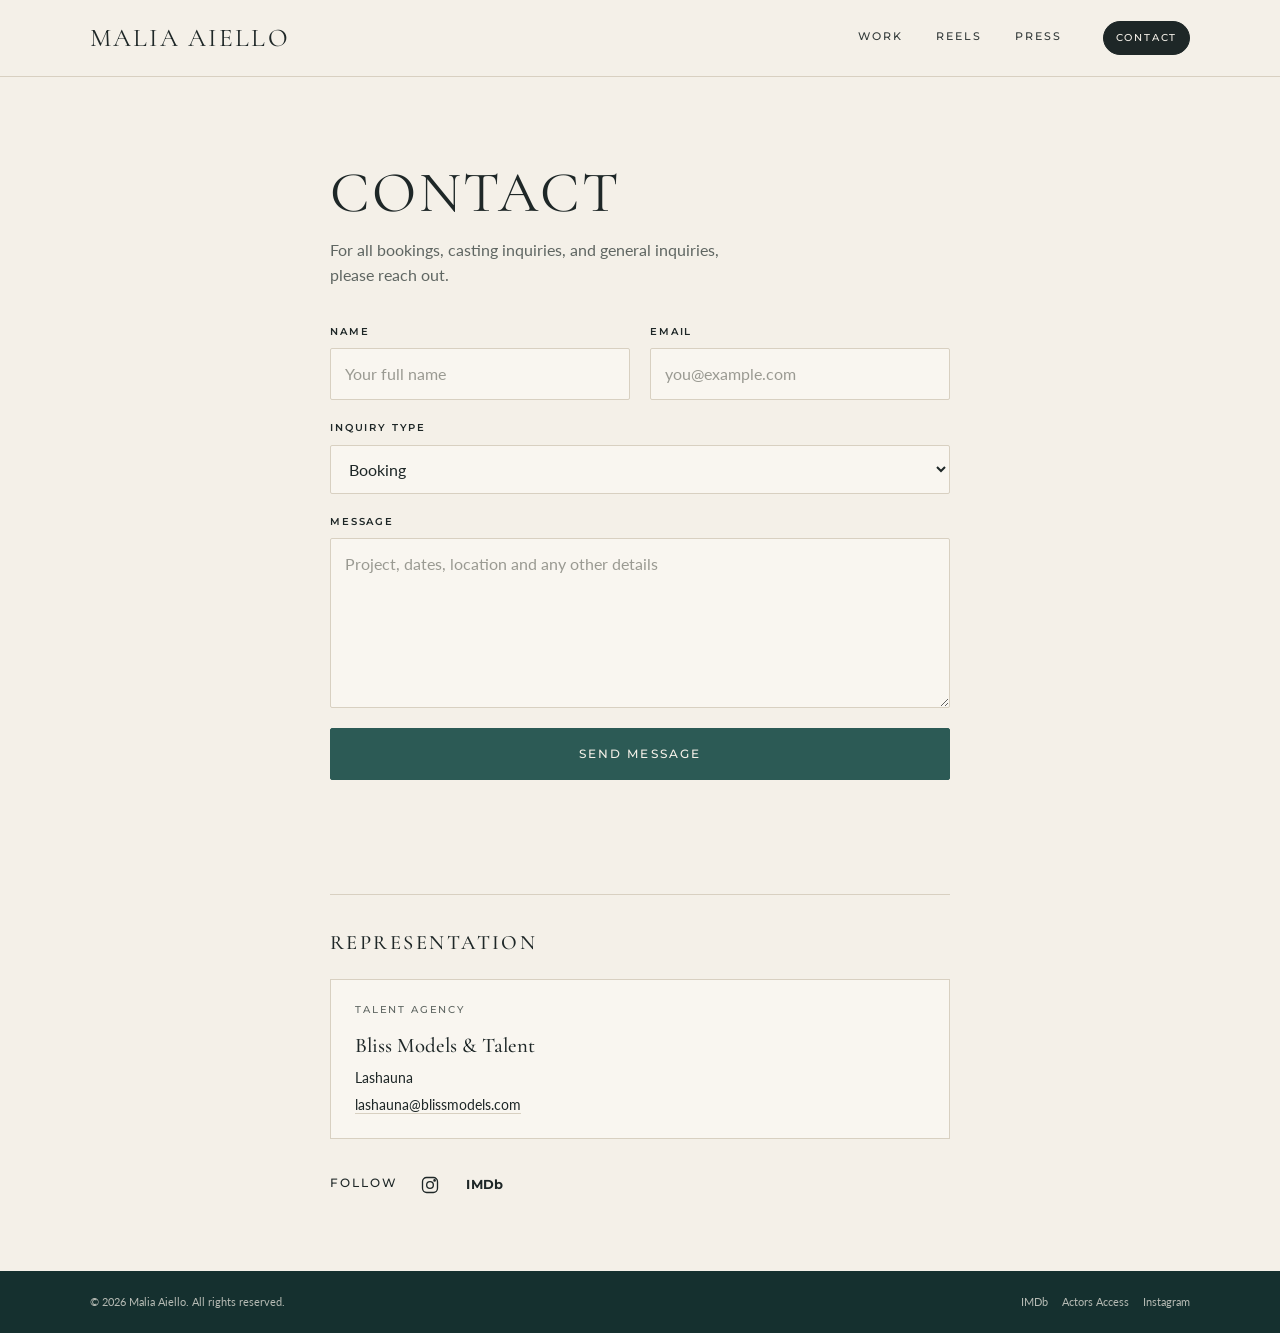
==== contact.html @ 6b81e30f "Added Pages" ====
<!doctype html>
<html lang="en">
<head>
  <meta charset="utf-8">
  <meta name="viewport" content="width=device-width, initial-scale=1">
  <title>Contact — Malia Aiello | Bookings &amp; Casting</title>
  <meta name="description" content="Contact Malia Aiello for bookings, casting and general inquiries, or reach her representation directly.">

  <link rel="preconnect" href="https://fonts.googleapis.com">
  <link rel="preconnect" href="https://fonts.gstatic.com" crossorigin>
  <link href="https://fonts.googleapis.com/css2?family=Cormorant+Garamond:wght@400;500;600&family=Lato:wght@400;700&family=Montserrat:wght@500;600;700&family=Sacramento&display=swap" rel="stylesheet">

  <link rel="stylesheet" href="css/styles.css">
</head>
<body>

<!-- ===================== HEADER (solid version for inner pages) ===================== -->
<header class="site-header site-header--solid">
  <div class="container">
    <a class="logo" href="index.html">Malia Aiello</a>

    <button class="menu-toggle" aria-label="Open menu" aria-expanded="false" aria-controls="site-nav"><span></span></button>

    <nav class="nav" id="site-nav" aria-label="Main">
      <a href="work.html">Work</a>
      <a href="reels.html">Reels</a>
      <a href="press.html">Press</a>
      <a class="btn btn--pill btn--small" href="contact.html" aria-current="page">Contact</a>
    </nav>
  </div>
</header>

<main class="container contact">

  <!-- ===================== PAGE TITLE ===================== -->
  <div class="page-head">
    <h1 class="display">Contact</h1>
    <p>For all bookings, casting inquiries, and general inquiries, please reach out.</p>
  </div>


  <!-- ===================== CONTACT FORM (Formspree) =====================
       SETUP:
       1. Create a free account at formspree.io and make a new form.
       2. Formspree gives you an endpoint like https://formspree.io/f/abcdwxyz
       3. Paste it into action="" below, replacing YOUR_FORM_ID.
       4. Submit one test message from the live site, then confirm the email
          Formspree sends you. Messages arrive in the inbox you signed up with.

       How it works: each field's name="" becomes a line in the email.
       name="email" is special: Formspree uses it as the reply-to address,
       so Malia can just hit Reply. -->
  <form class="contact-form" action="https://formspree.io/f/YOUR_FORM_ID" method="POST" novalidate>

    <!-- Subject line of the notification email Malia receives -->
    <input type="hidden" name="_subject" value="New inquiry from malianaiello.com">

    <div class="field-row">
      <div class="field">
        <label for="name">Name</label>
        <input id="name" name="name" type="text" autocomplete="name" placeholder="Your full name" required>
      </div>
      <div class="field">
        <label for="email">Email</label>
        <input id="email" name="email" type="email" autocomplete="email" placeholder="you@example.com" required>
      </div>
    </div>

    <!-- Optional: helps Malia sort messages. Delete this block if not wanted. -->
    <div class="field">
      <label for="inquiry">Inquiry type</label>
      <select id="inquiry" name="inquiry_type">
        <option>Booking</option>
        <option>Casting</option>
        <option>General inquiry</option>
      </select>
    </div>

    <div class="field">
      <label for="message">Message</label>
      <textarea id="message" name="message" placeholder="Project, dates, location and any other details" required></textarea>
    </div>

    <!-- Honeypot: invisible to people; bots fill it in and Formspree discards the message -->
    <div class="hp" aria-hidden="true">
      <label for="gotcha">Leave this empty</label>
      <input id="gotcha" type="text" name="_gotcha" tabindex="-1" autocomplete="off">
    </div>

    <button class="btn btn--solid btn--send" type="submit">Send Message</button>

    <!-- Success / error message appears here; aria-live reads it out to screen readers -->
    <p class="form-status" role="status" aria-live="polite"></p>
  </form>


  <!-- ===================== REPRESENTATION =====================
       Matches the footer on the other pages. Confirm the agent name and email with Malia before launch.
       Need a second rep (e.g. management or a Los Angeles agent)?
       Copy the whole <div class="rep-card"> block. -->
  <section class="representation" aria-labelledby="rep-title">
    <h2 class="section-title" id="rep-title">Representation</h2>

    <div class="rep-grid">
      <div class="rep-card">
        <p class="eyebrow">Talent Agency</p>
        <h3>Bliss Models &amp; Talent</h3>
        <p>Lashauna</p>
        <a href="mailto:lashauna@blissmodels.com">lashauna@blissmodels.com</a>
        <!-- Optional phone line:
        <a href="tel:+18080000000">(808) 000-0000</a> -->
      </div>
    </div>

    <div class="contact-social">
      <span class="eyebrow">Follow</span>
      <div class="social">
        <a href="https://instagram.com/" aria-label="Instagram">
          <svg viewBox="0 0 24 24" fill="none" stroke="currentColor" stroke-width="1.6"><rect x="3" y="3" width="18" height="18" rx="5"/><circle cx="12" cy="12" r="4"/><circle cx="17.5" cy="6.5" r=".8" fill="currentColor"/></svg>
        </a>
        <a class="imdb" href="https://www.imdb.com/" aria-label="IMDb">IMDb</a>
      </div>
    </div>
  </section>

  <div style="height: var(--section-y)"></div>
</main>


<!-- ===================== FOOTER (slim: contact details are already on this page) ===================== -->
<footer class="site-footer site-footer--slim">
  <div class="container footer-bottom">
    <span>© <span id="year">2026</span> Malia Aiello. All rights reserved.</span>
    <nav aria-label="Profiles">
      <a href="https://www.imdb.com/">IMDb</a>
      <a href="#">Actors Access</a>
      <a href="https://instagram.com/">Instagram</a>
    </nav>
  </div>
</footer>

<script src="js/main.js" defer></script>
</body>
</html>
---- css/styles.css ----
/* ==========================================================================
   Malia Aiello — shared stylesheet
   Used by every page. Page-specific rules live at the bottom, grouped by page.

   How this file is organized:
   1. Design tokens (colors, type, spacing) — change the look here first
   2. Base / reset
   3. Layout helpers (container, section, rail)
   4. Components (buttons, header, cards, section heads, press, footer)
   5. Homepage sections
   6. Responsive adjustments
   ========================================================================== */


/* 1. DESIGN TOKENS
   Pulled from the mockup: warm cream paper, deep Pacific teal, near-black ink.
   Everything below references these variables, so a palette tweak is one edit. */
:root {
  /* Color */
  --paper:        #f4f0e8;   /* main page background (warm cream) */
  --paper-2:      #ece6da;   /* alternate band, e.g. "Up Next" */
  --card:         #f9f6f0;   /* press cards, form fields */
  --line:         #d8d0c1;   /* hairlines and dividers */
  --ink:          #1e2727;   /* headings and body text */
  --ink-soft:     #5f6662;   /* captions, meta text */
  --teal-900:     #15302f;   /* footer */
  --teal-800:     #1c3d3b;   /* featured reel band */
  --teal-600:     #2c5a55;   /* primary button fill */
  --on-dark:      #f4f0e8;   /* text on teal / photos */
  --on-dark-soft: rgba(244, 240, 232, .72);

  /* Type — Google Fonts with local fallbacks (see <head> for the import) */
  --font-display: "Cormorant Garamond", "GFS Baskerville", Georgia, serif;
  --font-caps:    "Montserrat", "Inter", "Helvetica Neue", Arial, sans-serif;
  --font-body:    "Lato", "Inter", "Helvetica Neue", Arial, sans-serif;
  --font-script:  "Sacramento", "Brush Script MT", cursive;

  /* Tracking for uppercase labels — wide spacing is a big part of the mockup's feel */
  --track-caps: .18em;
  --track-display: .04em;

  /* Spacing scale */
  --gutter: clamp(16px, 4vw, 40px);   /* side padding; 16px on phones */
  --section-y: clamp(36px, 6vw, 72px);
  --max: 1180px;

  --radius: 2px;                       /* the mockup is almost square-cornered */
  --ease: cubic-bezier(.2, .7, .2, 1);
}


/* 2. BASE */
*, *::before, *::after { box-sizing: border-box; }

html { -webkit-text-size-adjust: 100%; scroll-behavior: smooth; }

body {
  margin: 0;
  background: var(--paper);
  color: var(--ink);
  font-family: var(--font-body);
  font-size: 16px;
  line-height: 1.6;
  -webkit-font-smoothing: antialiased;
}

img { display: block; max-width: 100%; height: auto; }
a { color: inherit; text-decoration: none; }
h1, h2, h3, p { margin: 0; }

/* Visible keyboard focus everywhere (accessibility) */
:focus-visible { outline: 2px solid var(--teal-600); outline-offset: 3px; }

.visually-hidden {
  position: absolute !important; width: 1px; height: 1px;
  overflow: hidden; clip: rect(0 0 0 0); white-space: nowrap;
}

/* Respect users who turn off motion */
@media (prefers-reduced-motion: reduce) {
  *, *::before, *::after { transition: none !important; animation: none !important; }
  html { scroll-behavior: auto; }
}


/* 3. LAYOUT HELPERS */
.container {
  width: 100%;
  max-width: var(--max);
  margin-inline: auto;
  padding-inline: var(--gutter);
}

.section { padding-block: var(--section-y); }

/* "Rail" = a row of cards. Grid on desktop; on phones it becomes a
   swipeable row (see responsive section) — matching the mobile mockup,
   where only ~2 cards show with a peek of the next. */
.rail {
  display: grid;
  grid-template-columns: repeat(var(--cols, 4), minmax(0, 1fr));
  gap: clamp(10px, 1.4vw, 16px);
}


/* 4. COMPONENTS */

/* --- Typography roles --- */
.eyebrow {                 /* "ACTOR / HOST / MODEL", small tracked caps */
  font-family: var(--font-caps);
  font-size: .72rem;
  font-weight: 500;
  letter-spacing: var(--track-caps);
  text-transform: uppercase;
}

.display {                 /* big serif caps, e.g. the name in the hero */
  font-family: var(--font-display);
  font-weight: 400;
  letter-spacing: var(--track-display);
  text-transform: uppercase;
  line-height: 1;
}

.section-title {           /* "NOW STREAMING", "FEATURED WORK" */
  font-family: var(--font-display);
  font-weight: 500;
  font-size: clamp(1.05rem, 1.6vw, 1.3rem);
  letter-spacing: .12em;
  text-transform: uppercase;
}

/* --- Buttons ---
   Outline by default; .btn--solid for the primary action.
   Min-height 44px so they're comfortable tap targets on phones. */
.btn {
  display: inline-flex;
  align-items: center;
  justify-content: center;
  gap: .6em;
  min-height: 44px;
  padding: .7em 1.6em;
  border: 1px solid currentColor;
  border-radius: var(--radius);
  background: transparent;
  font-family: var(--font-caps);
  font-size: .7rem;
  font-weight: 500;
  letter-spacing: var(--track-caps);
  text-transform: uppercase;
  cursor: pointer;
  transition: background .25s var(--ease), color .25s var(--ease), border-color .25s var(--ease);
}
.btn:hover { background: var(--ink); color: var(--paper); border-color: var(--ink); }

.btn--light { color: var(--on-dark); border-color: rgba(244,240,232,.7); }
.btn--light:hover { background: var(--on-dark); color: var(--teal-900); border-color: var(--on-dark); }

.btn--solid { background: var(--teal-600); border-color: var(--teal-600); color: var(--on-dark); }
.btn--solid:hover { background: var(--teal-800); border-color: var(--teal-800); color: var(--on-dark); }

.btn--pill { border-radius: 999px; }
.btn--small { min-height: 34px; padding: .45em 1.2em; font-size: .62rem; }

.btn svg { width: 1em; height: 1em; flex: none; }

/* Arrow text link: "VIEW ALL WORK →" */
.link-arrow {
  font-family: var(--font-caps);
  font-size: .62rem;
  font-weight: 500;
  letter-spacing: var(--track-caps);
  text-transform: uppercase;
  white-space: nowrap;
}
.link-arrow::after { content: " \2192"; transition: margin .2s var(--ease); }
.link-arrow:hover::after { margin-left: .3em; }

/* --- Section head: title on the left, "view all" on the right --- */
.section-head {
  display: flex;
  align-items: baseline;
  justify-content: space-between;
  gap: 1rem;
  margin-bottom: 18px;
}

/* --- Site header ---
   Sits on top of the hero photo (absolute), so text is light. */
.site-header {
  position: absolute;
  inset: 0 0 auto 0;
  z-index: 20;
  color: var(--on-dark);
}
.site-header .container {
  display: flex;
  align-items: center;
  justify-content: space-between;
  gap: 1.5rem;
  min-height: 76px;
}
.logo {
  font-family: var(--font-display);
  font-size: clamp(1.25rem, 2vw, 1.6rem);
  letter-spacing: .08em;
  text-transform: uppercase;
  white-space: nowrap;
}
.nav { display: flex; align-items: center; gap: clamp(18px, 2.6vw, 36px); }
.nav a:not(.btn) {
  font-family: var(--font-caps);
  font-size: .66rem;
  font-weight: 500;
  letter-spacing: var(--track-caps);
  text-transform: uppercase;
  opacity: .9;
  padding-block: .4em;
  border-bottom: 1px solid transparent;
}
.nav a:not(.btn):hover,
.nav a[aria-current="page"] { opacity: 1; border-bottom-color: currentColor; }
.nav .btn { margin-left: .5rem; background: rgba(21,48,47,.55); border-color: rgba(244,240,232,.45); color: var(--on-dark); }
.nav .btn:hover,
.nav .btn[aria-current="page"] { background: var(--on-dark); color: var(--teal-900); border-color: var(--on-dark); }

.menu-toggle {             /* hamburger, phones only */
  display: none;
  width: 44px; height: 44px;
  margin-right: -10px;
  border: 0; background: none; color: inherit; cursor: pointer;
}
.menu-toggle span,
.menu-toggle span::before,
.menu-toggle span::after {
  display: block; position: relative;
  width: 22px; height: 1.5px; margin-inline: auto;
  background: currentColor; transition: transform .25s var(--ease), opacity .2s;
}
.menu-toggle span::before, .menu-toggle span::after { content: ""; position: absolute; left: 0; }
.menu-toggle span::before { top: -7px; }
.menu-toggle span::after  { top: 7px; }
.menu-open .menu-toggle span { background: transparent; }
.menu-open .menu-toggle span::before { transform: translateY(7px) rotate(45deg); }
.menu-open .menu-toggle span::after  { transform: translateY(-7px) rotate(-45deg); }

/* --- Media card: image + title + meta ---
   Used for Now Streaming and Featured Work. The image keeps a fixed
   aspect ratio so cards line up even if photos are different sizes. */
.card { display: block; }
.card__media {
  position: relative;
  overflow: hidden;
  aspect-ratio: var(--ratio, 16 / 9);
  background: var(--paper-2);
}
.card__media img {
  width: 100%; height: 100%;
  object-fit: cover;
  transition: transform .6s var(--ease);
}
.card:hover .card__media img { transform: scale(1.04); }
.card__title {
  margin-top: 10px;
  font-family: var(--font-caps);
  font-size: .64rem;
  font-weight: 600;
  letter-spacing: .1em;
  text-transform: uppercase;
  line-height: 1.4;
}
.card__meta { font-size: .78rem; color: var(--ink-soft); line-height: 1.4; margin-top: 2px; }

/* Play button overlay (reel thumbnails) */
.play {
  position: absolute; inset: 0; margin: auto;
  width: 54px; height: 54px;
  display: grid; place-items: center;
  border: 1.5px solid rgba(255,255,255,.9);
  border-radius: 50%;
  background: rgba(21,48,47,.25);
  color: #fff;
  backdrop-filter: blur(2px);
  transition: transform .3s var(--ease), background .3s;
}
.play svg { width: 18px; height: 18px; margin-left: 3px; }
a:hover .play { transform: scale(1.08); background: rgba(21,48,47,.5); }

/* --- Press card --- */
.press-card {
  display: flex; flex-direction: column; gap: 10px;
  min-height: 150px;
  padding: 18px;
  background: var(--card);
  border: 1px solid var(--line);
}
.press-card__outlet {      /* placeholder text — swap for the outlet's real logo <img> */
  font-family: var(--font-display);
  font-weight: 600;
  font-size: 1.05rem;
  letter-spacing: .02em;
}
.press-card__outlet img { height: 22px; width: auto; }
.press-card__quote { font-family: var(--font-display); font-size: 1rem; line-height: 1.35; }
.press-card__source { margin-top: auto; font-size: .7rem; color: var(--ink-soft); }
.press-card--media { padding: 0; overflow: hidden; }
.press-card--media .card__media { --ratio: 16 / 7; }
.press-card--media .press-card__body { padding: 12px 18px 16px; display: grid; gap: 2px; }

/* --- Footer --- */
.site-footer { color: var(--on-dark); background: var(--teal-900); }
.footer-grid {
  display: grid;
  grid-template-columns: 1fr 1.2fr 1fr;
  gap: 32px;
  align-items: start;
  padding-block: clamp(40px, 6vw, 64px) 28px;
}
.footer-col h3 { margin-bottom: 10px; }
.footer-col p, .footer-col a { font-size: .8rem; color: var(--on-dark-soft); line-height: 1.7; }
.footer-col a:hover { color: var(--on-dark); }
.footer-cta { text-align: center; }
.footer-cta .section-title { margin-bottom: 12px; color: var(--on-dark); }
.footer-cta .btn { margin-top: 16px; }
.social { display: flex; gap: 18px; align-items: center; margin-top: 4px; }
.social a { color: var(--on-dark); display: inline-flex; min-width: 28px; min-height: 28px; align-items: center; }
.social svg { width: 20px; height: 20px; }
.social .imdb { font-family: var(--font-caps); font-weight: 700; font-size: .8rem; letter-spacing: .02em; }
.footer-bottom {
  display: flex; justify-content: space-between; gap: 12px; flex-wrap: wrap;
  padding-block: 16px 22px;
  border-top: 1px solid rgba(244,240,232,.15);
  font-size: .7rem; color: var(--on-dark-soft);
}
.footer-bottom nav { display: flex; gap: 14px; }


/* 5. HOMEPAGE */

/* --- Hero ---
   The photo is a real <img> (not a CSS background) so it gets alt-text
   support, loads with high priority, and its path is relative to the page.
   object-fit: cover crops it to fill; --focus picks which part stays in frame.
   The ::after gradient keeps the left-side text readable over any photo. */
.hero {
  position: relative;
  isolation: isolate;
  display: flex;
  align-items: flex-end;
  min-height: min(92vh, 760px);
  color: var(--on-dark);
  background: var(--teal-800);       /* shows while the photo loads */
  overflow: hidden;
}
.hero__bg {
  position: absolute; inset: 0; z-index: -2;
  width: 100%; height: 100%;
  object-fit: cover;
  object-position: var(--focus, 70% 25%);
}
.hero::after {
  content: ""; position: absolute; inset: 0; z-index: -1;
  background:
    linear-gradient(90deg, rgba(14,34,33,.82) 0%, rgba(14,34,33,.45) 38%, rgba(14,34,33,0) 62%),
    linear-gradient(0deg, rgba(14,34,33,.55) 0%, rgba(14,34,33,0) 35%),
    linear-gradient(180deg, rgba(14,34,33,.55) 0%, rgba(14,34,33,0) 18%);   /* keeps the nav legible */
}
.hero .container { position: relative; padding-block: 140px clamp(48px, 8vw, 96px); }
.hero__name {
  font-size: clamp(3rem, 7.5vw, 6rem);
  margin: 14px 0 18px;
}
.hero__sub { opacity: .92; }
.hero__actions { display: flex; flex-wrap: wrap; gap: 14px; margin-top: 30px; }
.hero__actions .btn { min-width: 150px; }
.hero__script {            /* "Real stories. Big dreams. Hawaiʻi roots." */
  position: absolute;
  right: var(--gutter);
  bottom: clamp(48px, 8vw, 96px);
  font-family: var(--font-script);
  font-size: clamp(1.6rem, 2.4vw, 2.2rem);
  line-height: 1.15;
  text-align: right;
  transform: rotate(-4deg);
  opacity: .95;
}

/* --- About lead-in above the disciplines (sits directly under the hero) ---
   Sized as a lead-in to the columns rather than a headline, and centered
   so it lines up with the centered column content below it. */
.about-disciplines { padding-top: clamp(44px, 6vw, 72px); }
.about-lead {
  display: grid;
  justify-items: center;
  gap: 16px;
  padding-bottom: clamp(28px, 4vw, 44px);
  text-align: center;
}
.about-lead .eyebrow { color: var(--ink-soft); }
.about-lead .eyebrow::after {
  content: ""; display: block;
  width: 36px; height: 1px; margin: 14px auto 0;
  background: var(--teal-600);
}
.about-lead__text {
  max-width: 36em;
  font-family: var(--font-display);
  font-size: clamp(1.15rem, 1.8vw, 1.45rem);
  line-height: 1.5;
  text-wrap: balance;
}

/* --- Featured reel band --- */
.reel-band { background: var(--teal-800); color: var(--on-dark); }
.reel-band .container {
  display: grid;
  grid-template-columns: minmax(0, 5fr) minmax(0, 7fr);
  gap: clamp(24px, 4vw, 56px);
  align-items: center;
}
.reel-band h2 { font-size: clamp(1.6rem, 2.6vw, 2.2rem); margin-bottom: 14px; }
.reel-band p { color: var(--on-dark-soft); max-width: 34ch; margin-bottom: 24px; }
.reel-band .card__media { --ratio: 16 / 7; }

/* --- Disciplines (Actor / Host / Model) --- */
.disciplines {
  display: grid;
  grid-template-columns: repeat(3, 1fr);
  border-block: 1px solid var(--line);
}
.discipline {
  display: flex; flex-direction: column; align-items: center; gap: 8px;
  padding: clamp(24px, 3.5vw, 40px) 16px;
  text-align: center;
}
.discipline + .discipline { border-left: 1px solid var(--line); }
.discipline svg { width: 30px; height: 30px; stroke: var(--ink); }
.discipline h3 { font-size: 1.15rem; letter-spacing: .14em; }
.discipline p { font-size: .76rem; color: var(--ink-soft); }
.discipline .link-arrow { margin-top: 10px; }

/* --- Press row --- */
.press { background: var(--paper); }

/* --- Up next --- */
.up-next { background: var(--paper-2); }
.up-next__grid {
  display: grid;
  grid-template-columns: minmax(0, 5fr) minmax(0, 7fr);
  align-items: stretch;
}
.up-next__image { width: 100%; height: 100%; min-height: 240px; object-fit: cover; background: var(--teal-800); }
.up-next__body { padding: clamp(24px, 4vw, 40px) var(--gutter); }
.up-next__cards { display: grid; grid-template-columns: 1fr 1fr; gap: 16px; margin-top: 16px; }
.next-card {
  display: grid; gap: 4px; align-content: start;
  padding: 22px 26px;
  background: var(--card);
  border: 1px solid var(--line);
}
.next-card h3 { font-family: var(--font-display); font-weight: 500; font-size: 1.1rem; letter-spacing: .1em; text-transform: uppercase; }
.next-card p { font-size: .78rem; color: var(--ink-soft); }
.next-card .btn { justify-self: start; margin-top: 14px; }


/* 6. RESPONSIVE */

/* Tablet: tighten desktop nav, 3-up card rows */
@media (max-width: 1024px) {
  .rail { --cols: 3; }
}

/* Phone (matches the mobile mockup) */
@media (max-width: 760px) {

  /* Header → hamburger + slide-down menu */
  .menu-toggle { display: block; }
  .nav {
    position: fixed; inset: 0;
    flex-direction: column; justify-content: center; gap: 22px;
    background: var(--teal-900);
    transform: translateY(-100%);
    visibility: hidden;          /* hidden links can't be tabbed to while closed */
    transition: transform .35s var(--ease), visibility 0s .35s;
    z-index: -1;
  }
  .nav a:not(.btn) { font-size: .85rem; }
  .nav .btn { display: inline-flex; margin: 10px 0 0; min-height: 44px; padding: .7em 2em; font-size: .72rem; }
  .menu-open .nav { transform: none; visibility: visible; transition-delay: 0s; }
  .menu-open { overflow: hidden; }

  /* Hero: photo fills the screen, text sits low, buttons stack */
  .hero { min-height: 100svh; }
  .hero__bg { object-position: var(--focus-mobile, 60% 0%); }
  .hero::after {
    background:
      linear-gradient(0deg, rgba(14,34,33,.92) 0%, rgba(14,34,33,.55) 45%, rgba(14,34,33,0) 70%),
      linear-gradient(180deg, rgba(14,34,33,.5) 0%, rgba(14,34,33,0) 15%);
  }
  .hero .container { padding-bottom: 36px; }
  .hero__script { display: none; }          /* mockup drops it on mobile */
  .hero__actions { display: grid; grid-template-columns: 1fr 1fr; gap: 10px; }
  .hero__actions .btn { min-width: 0; }
  .hero__actions .btn:first-child { grid-column: 1 / -1; }

  /* About lead-in: left-aligned is easier to read on a narrow screen */
  .about-lead { text-align: left; justify-items: start; }
  .about-lead .eyebrow::after { margin-left: 0; }
  .about-lead__text { font-size: 1.12rem; text-wrap: pretty; }

  /* Card rows → swipeable rails with ~2 cards visible */
  .rail {
    grid-template-columns: none;
    grid-auto-flow: column;
    grid-auto-columns: 46%;
    overflow-x: auto;
    scroll-snap-type: x mandatory;
    scrollbar-width: none;
    margin-inline: calc(var(--gutter) * -1);
    padding-inline: var(--gutter);
    scroll-padding-inline: var(--gutter);
  }
  .rail::-webkit-scrollbar { display: none; }
  .rail > * { scroll-snap-align: start; }
  .rail--press { grid-auto-columns: 82%; }

  /* Reel band: text and thumbnail side by side, as in the mockup */
  .reel-band .container { grid-template-columns: 1fr 1fr; gap: 16px; }
  .reel-band h2 { font-size: 1.15rem; }
  .reel-band p { font-size: .78rem; margin-bottom: 14px; }
  .reel-band .card__media { --ratio: 4 / 5; }

  /* Disciplines stay 3-up but compact (icon + label only) */
  .discipline { padding: 22px 6px; }
  .discipline p, .discipline .link-arrow { display: none; }
  .discipline h3 { font-size: .85rem; }

  /* Up next stacks */
  .up-next__grid { grid-template-columns: 1fr; }
  .up-next__image { min-height: 200px; }
  .up-next__cards { grid-template-columns: 1fr; }

  /* Footer: single centered column, CTA first */
  .footer-grid { grid-template-columns: 1fr; text-align: center; }
  .footer-cta { order: -1; }
  .social { justify-content: center; }
  .footer-bottom { justify-content: center; text-align: center; }
}


/* ==========================================================================
   7. INNER PAGES (About, Work, Reel, Photos, Press, Contact)
   Inner pages have no full-bleed photo behind the header, so the header
   switches to dark text on the cream background.
   ========================================================================== */
.site-header--solid {
  position: relative;
  color: var(--ink);
  border-bottom: 1px solid var(--line);
}
.site-header--solid .nav .btn { background: transparent; border-color: var(--ink); color: var(--ink); }
.site-header--solid .nav .btn:hover,
.site-header--solid .nav .btn[aria-current="page"] { background: var(--ink); color: var(--paper); border-color: var(--ink); }

/* Page title block shared by inner pages */
.page-head { padding-top: clamp(40px, 7vw, 88px); }
.page-head h1 { font-size: clamp(2.4rem, 5vw, 3.6rem); }
.page-head p { margin-top: 14px; max-width: 46ch; color: var(--ink-soft); }

/* Slim footer for inner pages that already show contact details */
.site-footer--slim .footer-bottom { border-top: 0; padding-block: 22px; }


/* ==========================================================================
   8. CONTACT PAGE
   One centered column (~620px) so the form is easy to scan, with the
   representation details directly below it, as requested.
   ========================================================================== */
.contact { max-width: calc(620px + var(--gutter) * 2); }
.contact .page-head p { margin-inline: 0; }

/* --- Form --- */
.contact-form { display: grid; gap: 20px; margin-top: 36px; }

.field { display: grid; gap: 8px; }
.field label {                        /* visible labels, not just placeholders:
                                         they stay readable after someone types */
  font-family: var(--font-caps);
  font-size: .64rem;
  font-weight: 600;
  letter-spacing: var(--track-caps);
  text-transform: uppercase;
}
.field label .opt { font-weight: 500; color: var(--ink-soft); letter-spacing: .08em; text-transform: none; }

.field input,
.field select,
.field textarea {
  width: 100%;
  padding: 13px 14px;
  border: 1px solid var(--line);
  border-radius: var(--radius);
  background: var(--card);
  color: var(--ink);
  font: 16px/1.5 var(--font-body);   /* 16px stops iPhones zooming in on focus */
  transition: border-color .2s, box-shadow .2s;
}
.field textarea { min-height: 170px; resize: vertical; }
.field input::placeholder,
.field textarea::placeholder { color: #9a9a92; }
.field input:focus,
.field select:focus,
.field textarea:focus {
  outline: none;
  border-color: var(--teal-600);
  box-shadow: 0 0 0 3px rgba(44, 90, 85, .15);
}
/* Only flag errors after the visitor has tried to submit */
.was-submitted .field :invalid { border-color: #a5483a; }

.field-row { display: grid; grid-template-columns: 1fr 1fr; gap: 20px; }

.hp { position: absolute; left: -9999px; }   /* spam honeypot, hidden from people */

.contact-form .btn--send { width: 100%; min-height: 52px; font-size: .72rem; }
.contact-form .btn--send[disabled] { opacity: .6; cursor: wait; }

.form-status { min-height: 1.5em; font-size: .9rem; text-align: center; }
.form-status.is-success { color: var(--teal-600); }
.form-status.is-error { color: #a5483a; }

/* --- Representation --- */
.representation {
  margin-top: clamp(48px, 7vw, 72px);
  padding-top: 32px;
  border-top: 1px solid var(--line);
}
.representation .section-title { margin-bottom: 20px; }
.rep-grid { display: grid; grid-template-columns: repeat(auto-fit, minmax(220px, 1fr)); gap: 16px; }
.rep-card {
  display: grid; gap: 4px; align-content: start;
  padding: 22px 24px;
  background: var(--card);
  border: 1px solid var(--line);
}
.rep-card .eyebrow { font-size: .64rem; color: var(--ink-soft); margin-bottom: 6px; }
.rep-card h3 { font-family: var(--font-display); font-size: 1.3rem; font-weight: 500; }
.rep-card p, .rep-card a { font-size: .9rem; }
.rep-card a { text-decoration: underline; text-decoration-color: var(--line); text-underline-offset: 3px; }
.rep-card a:hover { text-decoration-color: currentColor; }

.contact-social { display: flex; align-items: center; gap: 22px; margin-top: 28px; color: var(--ink); }
.contact-social .social a { color: var(--ink); }


/* Inner pages on phones */
@media (max-width: 760px) {
  /* Open menu is teal, so its links and the close icon switch to light */
  .site-header--solid .nav { color: var(--on-dark); }
  .site-header--solid .nav .btn { border-color: var(--on-dark); color: var(--on-dark); }
  .site-header--solid .nav .btn[aria-current="page"] { background: var(--on-dark); color: var(--teal-900); border-color: var(--on-dark); }
  .menu-open .site-header--solid { color: var(--on-dark); border-bottom-color: transparent; }

  .field-row { grid-template-columns: 1fr; }
  .contact-social { justify-content: center; }
}


/* ==========================================================================
   9. PRESS PAGE
   Same .press-card component as the homepage, laid out as a grid and given
   a bit more room: type + date, and a "Read article" link at the bottom.
   ========================================================================== */
.press-grid {
  display: grid;
  grid-template-columns: repeat(3, minmax(0, 1fr));
  gap: 20px;
  margin-top: clamp(32px, 5vw, 48px);
}

.press-grid .press-card {
  min-height: 250px;
  padding: 26px 26px 22px;
  gap: 14px;
  transition: border-color .25s var(--ease), box-shadow .25s var(--ease), transform .25s var(--ease);
}
.press-grid .press-card:hover {
  border-color: #c8bfae;
  box-shadow: 0 10px 28px -18px rgba(30, 39, 39, .35);
  transform: translateY(-2px);
}
.press-grid .press-card__quote { font-size: 1.3rem; line-height: 1.35; }

/* Media card fills the same height as the text cards */
.press-grid .press-card--media { padding: 0; }
.press-grid .press-card--media .card__media { --ratio: 16 / 8; }
.press-grid .press-card--media .press-card__body {
  display: flex; flex-direction: column; gap: 10px; flex: 1;
  padding: 18px 26px 22px;
}
.press-grid .press-card--media .press-card__quote { font-size: 1.15rem; }

/* Type and date, e.g. "Article · March 2026" */
.press-card__meta { font-size: .76rem; color: var(--ink-soft); }
.press-card__cta { margin-top: auto; padding-top: 6px; }

/* Wordmark placeholders: three styles so the cards don't all look identical
   before the real logos go in. Delete once logos are added. */
.press-card__outlet--serif { font-family: var(--font-display); font-weight: 700; font-size: 1.2rem; }
.press-card__outlet--bold  { font-family: var(--font-caps); font-weight: 700; font-size: 1.1rem; letter-spacing: .02em; }
.press-card__outlet--caps  { font-family: var(--font-caps); font-weight: 500; font-size: .95rem; letter-spacing: .14em; text-transform: uppercase; }
.press-card__outlet--caps small { font-size: .45em; letter-spacing: .25em; vertical-align: super; margin-left: .3em; }

/* Closing prompt for journalists */
.press-cta {
  display: flex; align-items: center; justify-content: space-between; gap: 20px; flex-wrap: wrap;
  margin-block: clamp(48px, 7vw, 72px);
  padding-top: 28px;
  border-top: 1px solid var(--line);
}
.press-cta p { font-family: var(--font-display); font-size: 1.25rem; }

@media (max-width: 1024px) {
  .press-grid { grid-template-columns: repeat(2, minmax(0, 1fr)); }
}
@media (max-width: 760px) {
  .press-grid { grid-template-columns: 1fr; gap: 14px; }
  .press-grid .press-card { min-height: 0; padding: 22px; }
  .press-grid .press-card--media { padding: 0; }
  .press-grid .press-card__quote { font-size: 1.2rem; }
  .press-cta { flex-direction: column; align-items: flex-start; }
  .press-cta .btn { width: 100%; }
}


/* ==========================================================================
   10. WORK PAGE
   Featured player on top, filter tabs, then a grid of video cards.
   ========================================================================== */
.work-page .page-head { padding-bottom: clamp(20px, 3vw, 28px); }

/* --- Featured player --- */
.player { scroll-margin-top: 16px; }   /* breathing room when a card scrolls back up to it */
.player__frame {
  position: relative;
  aspect-ratio: 16 / 9;
  overflow: hidden;
  background: var(--teal-900);
  box-shadow: 0 24px 48px -32px rgba(21, 48, 47, .55);
}
.player__poster,
.player__frame iframe {
  position: absolute; inset: 0;
  width: 100%; height: 100%;
  border: 0;
}
.player__poster { object-fit: cover; }
.player__play {                       /* the whole poster is the play button */
  position: absolute; inset: 0;
  border: 0; padding: 0;
  background: linear-gradient(0deg, rgba(14,34,33,.35), rgba(14,34,33,0) 45%);
  cursor: pointer;
}
.player__play .play { width: 78px; height: 78px; border-width: 2px; }
.player__play .play svg { width: 26px; height: 26px; }
.player__play:hover .play { transform: scale(1.08); background: rgba(21,48,47,.5); }

.player__info { padding-top: 16px; }
.player__title { font-family: var(--font-display); font-weight: 500; font-size: clamp(1.3rem, 2vw, 1.6rem); }
.player__meta { font-size: .85rem; color: var(--ink-soft); margin-top: 2px; }

/* --- Filter tabs ---
   Small tracked caps like the nav; the active one fills in teal. */
.filters {
  display: flex; justify-content: center; flex-wrap: wrap; gap: 8px;
  margin-block: clamp(32px, 5vw, 48px) clamp(24px, 3.5vw, 36px);
}
.filter {
  min-height: 40px;
  padding: .55em 1.3em;
  border: 1px solid transparent;
  border-radius: var(--radius);
  background: none;
  color: var(--ink);
  font-family: var(--font-caps);
  font-size: .66rem;
  font-weight: 600;
  letter-spacing: var(--track-caps);
  text-transform: uppercase;
  cursor: pointer;
  transition: background .2s var(--ease), color .2s var(--ease), border-color .2s var(--ease);
}
.filter:hover { border-color: var(--line); }
.filter[aria-pressed="true"] { background: var(--teal-800); border-color: var(--teal-800); color: var(--on-dark); }

/* --- Video grid --- */
.video-grid {
  display: grid;
  grid-template-columns: repeat(3, minmax(0, 1fr));
  gap: clamp(24px, 3vw, 36px) clamp(14px, 2vw, 24px);
  padding-bottom: var(--section-y);
}
.video-card { display: block; }
.video-card[hidden] { display: none; }
.video-card .play { width: 46px; height: 46px; opacity: 0; transition: opacity .25s var(--ease), transform .3s var(--ease); }
.video-card .play svg { width: 16px; height: 16px; }
.video-card:hover .play,
.video-card:focus-visible .play,
.video-card.is-playing .play { opacity: 1; }
.video-card:hover .card__media img { transform: scale(1.04); }
.video-card__label {
  margin-top: 12px;
  font-family: var(--font-caps);
  font-size: .6rem;
  font-weight: 600;
  letter-spacing: var(--track-caps);
  text-transform: uppercase;
  color: var(--teal-600);
}
.video-card__title { font-family: var(--font-display); font-weight: 600; font-size: 1.15rem; line-height: 1.3; margin-top: 2px; }
.video-card.is-playing .video-card__label::after { content: " · Now playing"; color: var(--ink-soft); }

.video-empty { text-align: center; color: var(--ink-soft); padding-bottom: var(--section-y); }

/* Cards fade in when a filter changes */
@keyframes card-in { from { opacity: 0; transform: translateY(6px); } to { opacity: 1; transform: none; } }
.video-card.is-entering { animation: card-in .35s var(--ease) both; }

@media (max-width: 1024px) {
  .video-grid { grid-template-columns: repeat(2, minmax(0, 1fr)); }
}
@media (max-width: 760px) {
  /* Player runs edge to edge on phones so the video is as big as possible */
  .player { margin-inline: calc(var(--gutter) * -1); }
  .player__info { padding-inline: var(--gutter); }
  .player__play .play { width: 62px; height: 62px; }

  /* Tabs scroll sideways instead of wrapping onto two lines */
  .filters {
    flex-wrap: nowrap; justify-content: flex-start; overflow-x: auto; scrollbar-width: none;
    margin-inline: calc(var(--gutter) * -1); padding-inline: var(--gutter);
  }
  .filters::-webkit-scrollbar { display: none; }
  .filter { flex: none; padding-inline: .9em; letter-spacing: .14em; }

  /* Compact list on phones: thumbnail left, text right. Keeps all eight
     videos to a couple of screens instead of eight full-width cards. */
  .video-grid { grid-template-columns: 1fr; gap: 16px; }
  .video-card {
    display: grid;
    grid-template-columns: 44% 1fr;
    grid-template-rows: auto auto 1fr;
    column-gap: 14px;
    align-items: start;
  }
  .video-card .card__media { grid-row: 1 / 4; }
  .video-card__label { margin-top: 2px; }
  .video-card__title { font-size: 1.05rem; }
  .video-card .play { opacity: 1; width: 36px; height: 36px; }   /* no hover on touch, so always visible */
  .video-card .play svg { width: 13px; height: 13px; }
  .video-card.is-playing .video-card__label::after { content: " · Playing"; }
}
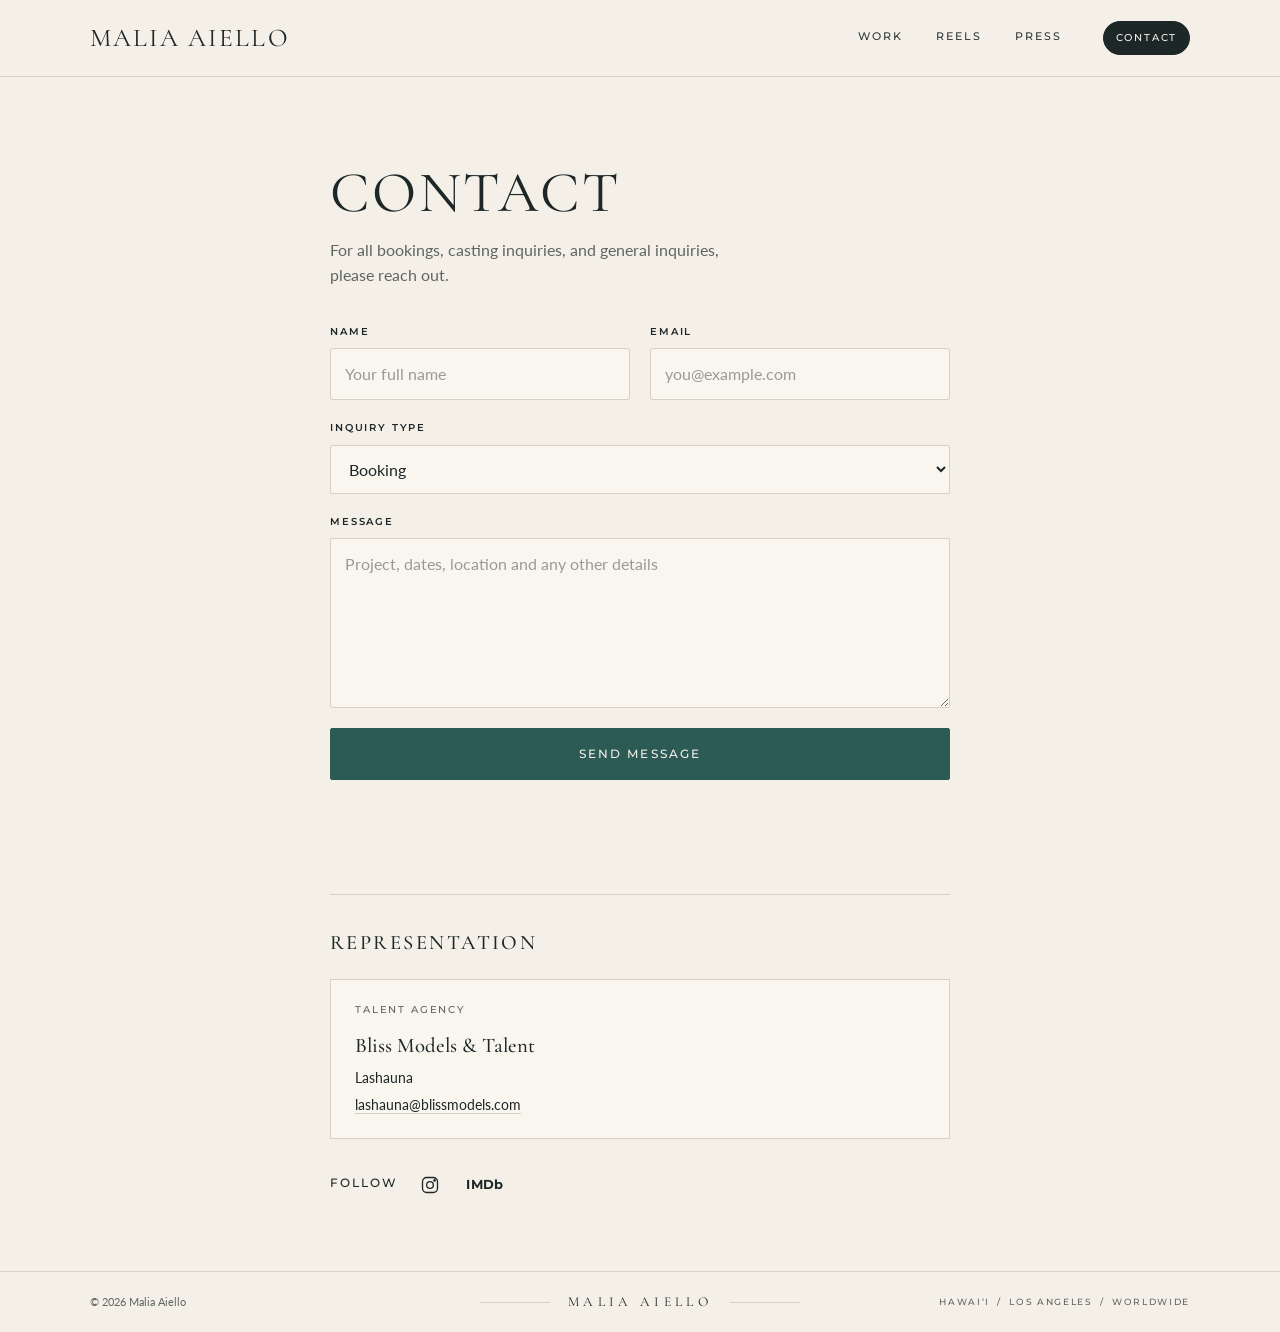
==== commit 0bf31da8: "new section layout" ====
--- a/contact.html
+++ b/contact.html
@@ -8,7 +8,7 @@
 
   <link rel="preconnect" href="https://fonts.googleapis.com">
   <link rel="preconnect" href="https://fonts.gstatic.com" crossorigin>
-  <link href="https://fonts.googleapis.com/css2?family=Cormorant+Garamond:wght@400;500;600&family=Lato:wght@400;700&family=Montserrat:wght@500;600;700&family=Sacramento&display=swap" rel="stylesheet">
+  <link href="https://fonts.googleapis.com/css2?family=Cormorant+Garamond:ital,wght@0,400;0,500;0,600;0,700;1,500&family=Lato:wght@400;700&family=Montserrat:wght@500;600;700&display=swap" rel="stylesheet">
 
   <link rel="stylesheet" href="css/styles.css">
 </head>
@@ -22,9 +22,9 @@
     <button class="menu-toggle" aria-label="Open menu" aria-expanded="false" aria-controls="site-nav"><span></span></button>
 
     <nav class="nav" id="site-nav" aria-label="Main">
-      <a href="work.html">Work</a>
-      <a href="reels.html">Reels</a>
-      <a href="press.html">Press</a>
+      <a href="index.html#work">Work</a>
+      <a href="index.html#reel">Reels</a>
+      <a href="index.html#press">Press</a>
       <a class="btn btn--pill btn--small" href="contact.html" aria-current="page">Contact</a>
     </nav>
   </div>
@@ -127,15 +127,14 @@
 </main>
 
 
-<!-- ===================== FOOTER (slim: contact details are already on this page) ===================== -->
-<footer class="site-footer site-footer--slim">
-  <div class="container footer-bottom">
-    <span>© <span id="year">2026</span> Malia Aiello. All rights reserved.</span>
-    <nav aria-label="Profiles">
-      <a href="https://www.imdb.com/">IMDb</a>
-      <a href="#">Actors Access</a>
-      <a href="https://instagram.com/">Instagram</a>
-    </nav>
+<!-- ===================== FOOTER (light bar only: contact details are already on this page) ===================== -->
+<footer class="site-footer">
+  <div class="footer-bar">
+    <div class="container footer-bar__inner">
+      <span class="footer-bar__copy">© <span id="year">2026</span> Malia Aiello</span>
+      <span class="footer-bar__name">Malia Aiello</span>
+      <span class="footer-bar__places">Hawaiʻi &nbsp;/&nbsp; Los Angeles &nbsp;/&nbsp; Worldwide</span>
+    </div>
   </div>
 </footer>
 
--- a/css/styles.css
+++ b/css/styles.css
@@ -5,10 +5,12 @@
    How this file is organized:
    1. Design tokens (colors, type, spacing) — change the look here first
    2. Base / reset
-   3. Layout helpers (container, section, rail)
-   4. Components (buttons, header, cards, section heads, press, footer)
-   5. Homepage sections
-   6. Responsive adjustments
+   3. Layout helpers (container, section)
+   4. Components (buttons, header, cards, section titles, press cards, footer)
+   5. Homepage sections, top to bottom
+   6. Responsive adjustments for 4–5
+   7. Contact page
+   8. Press, Featured Reel and Featured Work sections
    ========================================================================== */
 
 
@@ -18,13 +20,13 @@
 :root {
   /* Color */
   --paper:        #f4f0e8;   /* main page background (warm cream) */
-  --paper-2:      #ece6da;   /* alternate band, e.g. "Up Next" */
+  --paper-2:      #ece6da;   /* alternate band, e.g. "Press & Media" */
   --card:         #f9f6f0;   /* press cards, form fields */
   --line:         #d8d0c1;   /* hairlines and dividers */
   --ink:          #1e2727;   /* headings and body text */
   --ink-soft:     #5f6662;   /* captions, meta text */
-  --teal-900:     #15302f;   /* footer */
-  --teal-800:     #1c3d3b;   /* featured reel band */
+  --teal-900:     #15302f;   /* dark bands: Now Streaming, Up Next, footer */
+  --teal-800:     #1c3d3b;   /* active tabs, hero fallback */
   --teal-600:     #2c5a55;   /* primary button fill */
   --on-dark:      #f4f0e8;   /* text on teal / photos */
   --on-dark-soft: rgba(244, 240, 232, .72);
@@ -33,7 +35,6 @@
   --font-display: "Cormorant Garamond", "GFS Baskerville", Georgia, serif;
   --font-caps:    "Montserrat", "Inter", "Helvetica Neue", Arial, sans-serif;
   --font-body:    "Lato", "Inter", "Helvetica Neue", Arial, sans-serif;
-  --font-script:  "Sacramento", "Brush Script MT", cursive;
 
   /* Tracking for uppercase labels — wide spacing is a big part of the mockup's feel */
   --track-caps: .18em;
@@ -92,15 +93,6 @@
 }
 
 .section { padding-block: var(--section-y); }
-
-/* "Rail" = a row of cards. Grid on desktop; on phones it becomes a
-   swipeable row (see responsive section) — matching the mobile mockup,
-   where only ~2 cards show with a peek of the next. */
-.rail {
-  display: grid;
-  grid-template-columns: repeat(var(--cols, 4), minmax(0, 1fr));
-  gap: clamp(10px, 1.4vw, 16px);
-}
 
 
 /* 4. COMPONENTS */
@@ -176,15 +168,6 @@
 .link-arrow::after { content: " \2192"; transition: margin .2s var(--ease); }
 .link-arrow:hover::after { margin-left: .3em; }
 
-/* --- Section head: title on the left, "view all" on the right --- */
-.section-head {
-  display: flex;
-  align-items: baseline;
-  justify-content: space-between;
-  gap: 1rem;
-  margin-bottom: 18px;
-}
-
 /* --- Site header ---
    Sits on top of the hero photo (absolute), so text is light. */
 .site-header {
@@ -307,32 +290,83 @@
 .press-card--media .card__media { --ratio: 16 / 7; }
 .press-card--media .press-card__body { padding: 12px 18px 16px; display: grid; gap: 2px; }
 
-/* --- Footer --- */
-.site-footer { color: var(--on-dark); background: var(--teal-900); }
-.footer-grid {
-  display: grid;
-  grid-template-columns: 1fr 1.2fr 1fr;
-  gap: 32px;
-  align-items: start;
-  padding-block: clamp(40px, 6vw, 64px) 28px;
-}
-.footer-col h3 { margin-bottom: 10px; }
-.footer-col p, .footer-col a { font-size: .8rem; color: var(--on-dark-soft); line-height: 1.7; }
-.footer-col a:hover { color: var(--on-dark); }
-.footer-cta { text-align: center; }
-.footer-cta .section-title { margin-bottom: 12px; color: var(--on-dark); }
-.footer-cta .btn { margin-top: 16px; }
+/* --- Line title: "FEATURED REEL ——" ---
+   Tracked serif caps followed by a short rule, as in the client graphic. */
+.line-title {
+  display: flex; align-items: center; gap: 18px;
+  font-family: var(--font-display);
+  font-size: clamp(1rem, 1.4vw, 1.15rem);
+  font-weight: 500;
+  letter-spacing: .22em;
+  text-transform: uppercase;
+}
+.line-title::after { content: ""; width: 40px; height: 1px; background: currentColor; opacity: .55; flex: none; }
+
+/* --- Social icons (used on the Contact page) --- */
 .social { display: flex; gap: 18px; align-items: center; margin-top: 4px; }
 .social a { color: var(--on-dark); display: inline-flex; min-width: 28px; min-height: 28px; align-items: center; }
 .social svg { width: 20px; height: 20px; }
 .social .imdb { font-family: var(--font-caps); font-weight: 700; font-size: .8rem; letter-spacing: .02em; }
-.footer-bottom {
-  display: flex; justify-content: space-between; gap: 12px; flex-wrap: wrap;
-  padding-block: 16px 22px;
-  border-top: 1px solid rgba(244,240,232,.15);
-  font-size: .7rem; color: var(--on-dark-soft);
-}
-.footer-bottom nav { display: flex; gap: 14px; }
+
+/* --- Footer ---
+   Two parts: a dark "Let's Work Together" band with a portrait fading in
+   from the left, then a light bar with her name. Inner pages that already
+   show contact details (the Contact page) use only the light bar. */
+.site-footer { color: var(--on-dark); }
+
+.footer-main {
+  position: relative;
+  isolation: isolate;
+  overflow: hidden;
+  background: var(--teal-900);
+}
+.footer-main__photo {
+  position: absolute; top: 0; bottom: 0; left: 0; z-index: -2;
+  width: 40%; height: 100%;
+  object-fit: cover; object-position: 60% 25%;
+}
+.footer-main::after {                 /* fades the photo into the teal */
+  content: ""; position: absolute; inset: 0; z-index: -1;
+  background: linear-gradient(90deg, rgba(21,48,47,0) 0%, rgba(21,48,47,.25) 22%, var(--teal-900) 40%);
+}
+.footer-main__inner {
+  max-width: none;
+  padding-block: clamp(44px, 6vw, 64px);
+  padding-left: max(42%, var(--gutter));
+}
+.footer-main__inner .line-title { margin-bottom: 26px; font-size: .95rem; }
+
+.footer-cols { display: flex; flex-wrap: wrap; align-items: center; row-gap: 24px; }
+.footer-col { padding-inline: 28px; }
+.footer-col:first-child { padding-left: 0; }
+.footer-col + .footer-col { border-left: 1px solid rgba(244,240,232,.22); }
+.footer-label { font-family: var(--font-body); font-size: .78rem; font-weight: 700; margin-bottom: 6px; }
+.footer-col p, .footer-col a:not(.btn) { display: block; font-size: .8rem; color: var(--on-dark-soft); line-height: 1.65; }
+.footer-col a:not(.btn):hover { color: var(--on-dark); }
+.footer-col .btn { margin-top: 6px; gap: 1.2em; }
+
+.footer-social { display: flex; align-items: center; gap: 22px; }
+.footer-social a { display: inline-flex; align-items: center; min-height: 44px; color: var(--on-dark) !important; }
+.footer-social svg { width: 22px; height: 22px; }
+.footer-social__text { font-family: var(--font-caps); font-weight: 700; font-size: .9rem !important; letter-spacing: .02em; }
+.footer-social__aa { font-family: var(--font-display); font-weight: 600; font-size: 1.25rem !important; letter-spacing: -.06em; }
+
+.footer-bar { background: var(--paper); color: var(--ink); border-top: 1px solid var(--line); }
+.footer-bar__inner {
+  display: grid; grid-template-columns: 1fr auto 1fr; align-items: center; gap: 16px;
+  min-height: 60px; padding-block: 14px;
+}
+.footer-bar__copy { font-size: .7rem; color: var(--ink-soft); }
+.footer-bar__name {
+  display: flex; align-items: center; gap: 18px;
+  font-family: var(--font-display); font-size: .85rem; letter-spacing: .32em; text-transform: uppercase;
+}
+.footer-bar__name::before, .footer-bar__name::after { content: ""; width: 70px; height: 1px; background: var(--line); }
+.footer-bar__places {
+  justify-self: end;
+  font-family: var(--font-caps); font-size: .58rem; font-weight: 500;
+  letter-spacing: var(--track-caps); text-transform: uppercase; color: var(--ink-soft);
+}
 
 
 /* 5. HOMEPAGE */
@@ -370,25 +404,12 @@
   font-size: clamp(3rem, 7.5vw, 6rem);
   margin: 14px 0 18px;
 }
-.hero__sub { opacity: .92; }
 .hero__actions { display: flex; flex-wrap: wrap; gap: 14px; margin-top: 30px; }
 .hero__actions .btn { min-width: 150px; }
-.hero__script {            /* "Real stories. Big dreams. Hawaiʻi roots." */
-  position: absolute;
-  right: var(--gutter);
-  bottom: clamp(48px, 8vw, 96px);
-  font-family: var(--font-script);
-  font-size: clamp(1.6rem, 2.4vw, 2.2rem);
-  line-height: 1.15;
-  text-align: right;
-  transform: rotate(-4deg);
-  opacity: .95;
-}
-
 /* --- About lead-in above the disciplines (sits directly under the hero) ---
    Sized as a lead-in to the columns rather than a headline, and centered
    so it lines up with the centered column content below it. */
-.about-disciplines { padding-top: clamp(44px, 6vw, 72px); }
+.about-disciplines { padding-block: clamp(44px, 6vw, 72px); }
 .about-lead {
   display: grid;
   justify-items: center;
@@ -410,22 +431,11 @@
   text-wrap: balance;
 }
 
-/* --- Featured reel band --- */
-.reel-band { background: var(--teal-800); color: var(--on-dark); }
-.reel-band .container {
-  display: grid;
-  grid-template-columns: minmax(0, 5fr) minmax(0, 7fr);
-  gap: clamp(24px, 4vw, 56px);
-  align-items: center;
-}
-.reel-band h2 { font-size: clamp(1.6rem, 2.6vw, 2.2rem); margin-bottom: 14px; }
-.reel-band p { color: var(--on-dark-soft); max-width: 34ch; margin-bottom: 24px; }
-.reel-band .card__media { --ratio: 16 / 7; }
-
 /* --- Disciplines (Actor / Host / Model) --- */
 .disciplines {
   display: grid;
   grid-template-columns: repeat(3, 1fr);
+  margin: 0; padding: 0; list-style: none;
   border-block: 1px solid var(--line);
 }
 .discipline {
@@ -436,38 +446,145 @@
 .discipline + .discipline { border-left: 1px solid var(--line); }
 .discipline svg { width: 30px; height: 30px; stroke: var(--ink); }
 .discipline h3 { font-size: 1.15rem; letter-spacing: .14em; }
-.discipline p { font-size: .76rem; color: var(--ink-soft); }
-.discipline .link-arrow { margin-top: 10px; }
-
-/* --- Press row --- */
-.press { background: var(--paper); }
-
-/* --- Up next --- */
-.up-next { background: var(--paper-2); }
-.up-next__grid {
+
+/* --- Hero extras: button and scroll-down arrow --- */
+.hero__content { position: relative; }
+.hero__actions .btn { min-width: 170px; gap: .9em; }
+.hero__scroll {
+  position: absolute; left: 50%; bottom: 22px; transform: translateX(-50%);
+  display: grid; place-items: center; width: 44px; height: 44px;
+  color: var(--on-dark); opacity: .75;
+}
+.hero__scroll svg { width: 22px; height: 22px; }
+.hero__scroll:hover { opacity: 1; }
+
+/* --- Headshots (carousel) ---
+   About four photos visible on desktop, three on tablets, one and a half on
+   phones (the cut-off one tells people to swipe). Arrows move one photo at
+   a time; the thin bar underneath shows where you are in the set. */
+.headshots { background: var(--paper-2); padding-block: clamp(44px, 6vw, 72px); }
+.headshots__head {
+  display: flex; align-items: center; justify-content: space-between; gap: 16px;
+  margin-bottom: clamp(18px, 2.5vw, 26px);
+}
+.headshots__controls { display: flex; gap: 8px; }
+
+.carousel__btn {
+  display: grid; place-items: center; width: 44px; height: 44px;
+  border: 1px solid var(--line); border-radius: 50%;
+  background: transparent; color: var(--ink); cursor: pointer;
+  transition: background .2s var(--ease), color .2s var(--ease), border-color .2s var(--ease), opacity .2s;
+}
+.carousel__btn svg { width: 20px; height: 20px; }
+.carousel__btn:hover:not(:disabled) { background: var(--ink); border-color: var(--ink); color: var(--paper); }
+.carousel__btn:disabled { opacity: .3; cursor: default; }
+
+.carousel__track {
+  --gap: 12px;
+  display: flex; gap: var(--gap);
+  overflow-x: auto;
+  scroll-snap-type: x mandatory;
+  scroll-behavior: smooth;
+  scrollbar-width: none;
+  overscroll-behavior-x: contain;
+}
+.carousel__track::-webkit-scrollbar { display: none; }
+
+.headshot {
+  flex: 0 0 calc((100% - 3 * var(--gap)) / 4);
+  aspect-ratio: 4 / 5;
+  padding: 0; border: 0;
+  overflow: hidden;
+  background: var(--paper);
+  cursor: zoom-in;
+  scroll-snap-align: start;
+}
+.headshot img { width: 100%; height: 100%; object-fit: cover; transition: transform .6s var(--ease); }
+.headshot:hover img { transform: scale(1.04); }
+
+.carousel__progress {                /* added by the script, so it only shows when it works */
+  position: relative; height: 2px; margin-top: 20px;
+  background: var(--line); overflow: hidden;
+}
+.carousel__progress span {
+  position: absolute; inset: 0 auto 0 0;
+  background: var(--ink);
+  transition: transform .3s var(--ease), width .3s var(--ease);
+}
+
+/* Larger view (lightbox) */
+.lightbox {
+  width: 100vw; height: 100dvh; max-width: none; max-height: none;
+  margin: 0; padding: 0; border: 0;
+  background: rgba(12, 26, 25, .96);
+  color: var(--on-dark);
+}
+.lightbox[open] { display: grid; place-items: center; }
+.lightbox::backdrop { background: rgba(12, 26, 25, .6); }
+.lightbox__img { max-width: min(88vw, 900px); max-height: 86dvh; object-fit: contain; }
+.lightbox__btn,
+.lightbox__close {
+  position: absolute;
+  display: grid; place-items: center; width: 48px; height: 48px;
+  border: 1px solid rgba(244,240,232,.45); border-radius: 50%;
+  background: rgba(12,26,25,.5); color: var(--on-dark); cursor: pointer;
+}
+.lightbox__btn:hover, .lightbox__close:hover { background: var(--on-dark); color: var(--teal-900); }
+.lightbox__btn svg, .lightbox__close svg { width: 22px; height: 22px; }
+.lightbox__btn--prev { left: clamp(10px, 3vw, 32px); top: 50%; transform: translateY(-50%); }
+.lightbox__btn--next { right: clamp(10px, 3vw, 32px); top: 50%; transform: translateY(-50%); }
+.lightbox__close { top: clamp(10px, 3vw, 28px); right: clamp(10px, 3vw, 32px); }
+
+/* --- Up Next (dark band, portrait on the right) --- */
+.up-next {
+  position: relative;
+  isolation: isolate;
+  overflow: hidden;
+  background: var(--teal-900);
+  color: var(--on-dark);
+}
+.up-next__photo {
+  position: absolute; top: 0; right: 0; z-index: -2;
+  width: 46%; height: 100%;
+  object-fit: cover; object-position: 35% 25%;
+}
+.up-next::before {                     /* blends the photo's left edge into the teal */
+  content: ""; position: absolute; inset: 0; z-index: -1;
+  background: linear-gradient(90deg, var(--teal-900) 54%, rgba(21,48,47,.35) 70%, rgba(21,48,47,0) 85%);
+}
+.up-next__inner {
   display: grid;
-  grid-template-columns: minmax(0, 5fr) minmax(0, 7fr);
-  align-items: stretch;
-}
-.up-next__image { width: 100%; height: 100%; min-height: 240px; object-fit: cover; background: var(--teal-800); }
-.up-next__body { padding: clamp(24px, 4vw, 40px) var(--gutter); }
-.up-next__cards { display: grid; grid-template-columns: 1fr 1fr; gap: 16px; margin-top: 16px; }
-.next-card {
-  display: grid; gap: 4px; align-content: start;
-  padding: 22px 26px;
-  background: var(--card);
-  border: 1px solid var(--line);
-}
-.next-card h3 { font-family: var(--font-display); font-weight: 500; font-size: 1.1rem; letter-spacing: .1em; text-transform: uppercase; }
-.next-card p { font-size: .78rem; color: var(--ink-soft); }
-.next-card .btn { justify-self: start; margin-top: 14px; }
+  grid-template-columns: auto auto auto;
+  justify-content: start;
+  align-items: center;
+  gap: clamp(28px, 4.5vw, 64px);
+  min-height: clamp(220px, 24vw, 300px);
+  padding-block: 48px;
+}
+.up-next__item { padding-right: clamp(28px, 4.5vw, 64px); border-right: 1px solid rgba(244,240,232,.25); }
+.up-next__name {
+  font-family: var(--font-display); font-weight: 500;
+  font-size: clamp(1.2rem, 1.8vw, 1.45rem); letter-spacing: .18em; text-transform: uppercase;
+  margin-bottom: 8px;
+}
+.up-next__item p { font-family: var(--font-caps); font-size: .64rem; letter-spacing: var(--track-caps); text-transform: uppercase; color: var(--on-dark-soft); line-height: 2; }
+.up-next__soon { display: grid; gap: 10px; color: var(--on-dark); }
+.up-next__soon .eyebrow { font-size: .56rem; color: var(--on-dark-soft); }
+.up-next__soon svg { width: 130px; height: 16px; transition: transform .25s var(--ease); }
+.up-next__soon:hover svg { transform: translateX(6px); }
 
 
 /* 6. RESPONSIVE */
 
 /* Tablet: tighten desktop nav, 3-up card rows */
 @media (max-width: 1024px) {
-  .rail { --cols: 3; }
+  .headshot { flex-basis: calc((100% - 2 * var(--gap)) / 3); }
+  .footer-main__inner { padding-left: max(38%, var(--gutter)); }
+  .footer-col + .footer-col { border-left: 0; }
+  .footer-col { padding-left: 0; padding-right: 36px; }
+  .up-next__photo { width: 50%; }
+  .footer-bar__name::before, .footer-bar__name::after { width: 36px; }
+  .footer-bar__places { white-space: nowrap; letter-spacing: .12em; }
 }
 
 /* Phone (matches the mobile mockup) */
@@ -498,7 +615,7 @@
       linear-gradient(180deg, rgba(14,34,33,.5) 0%, rgba(14,34,33,0) 15%);
   }
   .hero .container { padding-bottom: 36px; }
-  .hero__script { display: none; }          /* mockup drops it on mobile */
+  .hero__scroll { display: none; }           /* the full-width button sits where the arrow would */
   .hero__actions { display: grid; grid-template-columns: 1fr 1fr; gap: 10px; }
   .hero__actions .btn { min-width: 0; }
   .hero__actions .btn:first-child { grid-column: 1 / -1; }
@@ -508,50 +625,39 @@
   .about-lead .eyebrow::after { margin-left: 0; }
   .about-lead__text { font-size: 1.12rem; text-wrap: pretty; }
 
-  /* Card rows → swipeable rails with ~2 cards visible */
-  .rail {
-    grid-template-columns: none;
-    grid-auto-flow: column;
-    grid-auto-columns: 46%;
-    overflow-x: auto;
-    scroll-snap-type: x mandatory;
-    scrollbar-width: none;
-    margin-inline: calc(var(--gutter) * -1);
-    padding-inline: var(--gutter);
-    scroll-padding-inline: var(--gutter);
-  }
-  .rail::-webkit-scrollbar { display: none; }
-  .rail > * { scroll-snap-align: start; }
-  .rail--press { grid-auto-columns: 82%; }
-
-  /* Reel band: text and thumbnail side by side, as in the mockup */
-  .reel-band .container { grid-template-columns: 1fr 1fr; gap: 16px; }
-  .reel-band h2 { font-size: 1.15rem; }
-  .reel-band p { font-size: .78rem; margin-bottom: 14px; }
-  .reel-band .card__media { --ratio: 4 / 5; }
-
-  /* Disciplines stay 3-up but compact (icon + label only) */
+  /* Disciplines stay 3-up but compact */
   .discipline { padding: 22px 6px; }
-  .discipline p, .discipline .link-arrow { display: none; }
   .discipline h3 { font-size: .85rem; }
 
-  /* Up next stacks */
-  .up-next__grid { grid-template-columns: 1fr; }
-  .up-next__image { min-height: 200px; }
-  .up-next__cards { grid-template-columns: 1fr; }
-
-  /* Footer: single centered column, CTA first */
-  .footer-grid { grid-template-columns: 1fr; text-align: center; }
-  .footer-cta { order: -1; }
-  .social { justify-content: center; }
-  .footer-bottom { justify-content: center; text-align: center; }
+  /* Headshots: photos run edge to edge and swipe; about 1½ visible */
+  .carousel__track { --gap: 8px; margin-inline: calc(var(--gutter) * -1); padding-inline: var(--gutter); scroll-padding-inline: var(--gutter); }
+  .headshot { flex-basis: 68%; }
+  .carousel__btn { width: 40px; height: 40px; }
+  .lightbox__btn { top: auto; bottom: 20px; transform: none; }
+
+  /* Up Next: portrait becomes the background, text sits over the lower part */
+  .up-next__photo { width: 100%; object-position: 50% 15%; }
+  .up-next::before { background: linear-gradient(180deg, rgba(21,48,47,0) 0%, rgba(21,48,47,.6) 38%, var(--teal-900) 62%); }
+  .up-next__inner { grid-template-columns: 1fr; gap: 22px; padding-top: 230px; padding-bottom: 40px; }
+  .up-next__item { padding: 0 0 20px; border-right: 0; border-bottom: 1px solid rgba(244,240,232,.25); }
+
+  /* Footer: portrait on top, details stacked below */
+  .footer-main__photo { position: relative; display: block; width: 100%; height: 240px; }
+  .footer-main::after { background: linear-gradient(180deg, rgba(21,48,47,0) 0px, rgba(21,48,47,.3) 140px, var(--teal-900) 240px); }
+  .footer-main__inner { padding: 0 var(--gutter) 40px; margin-top: -44px; }
+  .footer-cols { flex-direction: column; align-items: flex-start; }
+  .footer-col { padding: 0; }
+  .footer-col + .footer-col { border-left: 0; border-top: 1px solid rgba(244,240,232,.22); padding-top: 22px; width: 100%; }
+  .footer-bar__inner { grid-template-columns: 1fr; justify-items: center; text-align: center; gap: 8px; padding-block: 20px; }
+  .footer-bar__name { order: -1; }
+  .footer-bar__places { justify-self: center; }
 }
 
 
 /* ==========================================================================
-   7. INNER PAGES (About, Work, Reel, Photos, Press, Contact)
-   Inner pages have no full-bleed photo behind the header, so the header
-   switches to dark text on the cream background.
+   7. CONTACT PAGE
+   The Contact page has no full-bleed photo behind the header, so the
+   header switches to dark text on the cream background.
    ========================================================================== */
 .site-header--solid {
   position: relative;
@@ -567,12 +673,10 @@
 .page-head h1 { font-size: clamp(2.4rem, 5vw, 3.6rem); }
 .page-head p { margin-top: 14px; max-width: 46ch; color: var(--ink-soft); }
 
-/* Slim footer for inner pages that already show contact details */
-.site-footer--slim .footer-bottom { border-top: 0; padding-block: 22px; }
 
 
 /* ==========================================================================
-   8. CONTACT PAGE
+   7b. CONTACT FORM
    One centered column (~620px) so the form is easy to scan, with the
    representation details directly below it, as requested.
    ========================================================================== */
@@ -667,10 +771,12 @@
 
 
 /* ==========================================================================
-   9. PRESS PAGE
-   Same .press-card component as the homepage, laid out as a grid and given
-   a bit more room: type + date, and a "Read article" link at the bottom.
+   8. PRESS, FEATURED REEL AND FEATURED WORK (homepage sections)
    ========================================================================== */
+
+/* --- Press --- */
+.press-section { background: var(--paper-2); }
+.section-intro { margin-top: 10px; color: var(--ink-soft); }
 .press-grid {
   display: grid;
   grid-template-columns: repeat(3, minmax(0, 1fr));
@@ -714,7 +820,7 @@
 /* Closing prompt for journalists */
 .press-cta {
   display: flex; align-items: center; justify-content: space-between; gap: 20px; flex-wrap: wrap;
-  margin-block: clamp(48px, 7vw, 72px);
+  margin-top: clamp(40px, 6vw, 60px);
   padding-top: 28px;
   border-top: 1px solid var(--line);
 }
@@ -733,13 +839,9 @@
 }
 
 
-/* ==========================================================================
-   10. WORK PAGE
-   Featured player on top, filter tabs, then a grid of video cards.
-   ========================================================================== */
-.work-page .page-head { padding-bottom: clamp(20px, 3vw, 28px); }
-
-/* --- Featured player --- */
+/* --- Featured Reel: player ---
+   Featured Work cards also play here; the page scrolls back up to it. */
+.reel-section .line-title { margin-bottom: clamp(18px, 2.5vw, 26px); }
 .player { scroll-margin-top: 16px; }   /* breathing room when a card scrolls back up to it */
 .player__frame {
   position: relative;
@@ -768,6 +870,14 @@
 .player__info { padding-top: 16px; }
 .player__title { font-family: var(--font-display); font-weight: 500; font-size: clamp(1.3rem, 2vw, 1.6rem); }
 .player__meta { font-size: .85rem; color: var(--ink-soft); margin-top: 2px; }
+
+/* --- Featured Work: heading row with the filter tabs on the right --- */
+.work-section { padding-top: clamp(12px, 2vw, 24px); }
+.work-section__head {
+  display: flex; align-items: center; justify-content: space-between; flex-wrap: wrap; gap: 16px 24px;
+  margin-bottom: clamp(22px, 3vw, 32px);
+}
+.work-section .filters { margin: 0; justify-content: flex-end; }
 
 /* --- Filter tabs ---
    Small tracked caps like the nav; the active one fills in teal. */
@@ -842,6 +952,8 @@
   }
   .filters::-webkit-scrollbar { display: none; }
   .filter { flex: none; padding-inline: .9em; letter-spacing: .14em; }
+  .work-section__head { flex-direction: column; align-items: stretch; }
+  .work-section .filters { justify-content: flex-start; margin-inline: calc(var(--gutter) * -1); }
 
   /* Compact list on phones: thumbnail left, text right. Keeps all eight
      videos to a couple of screens instead of eight full-width cards. */
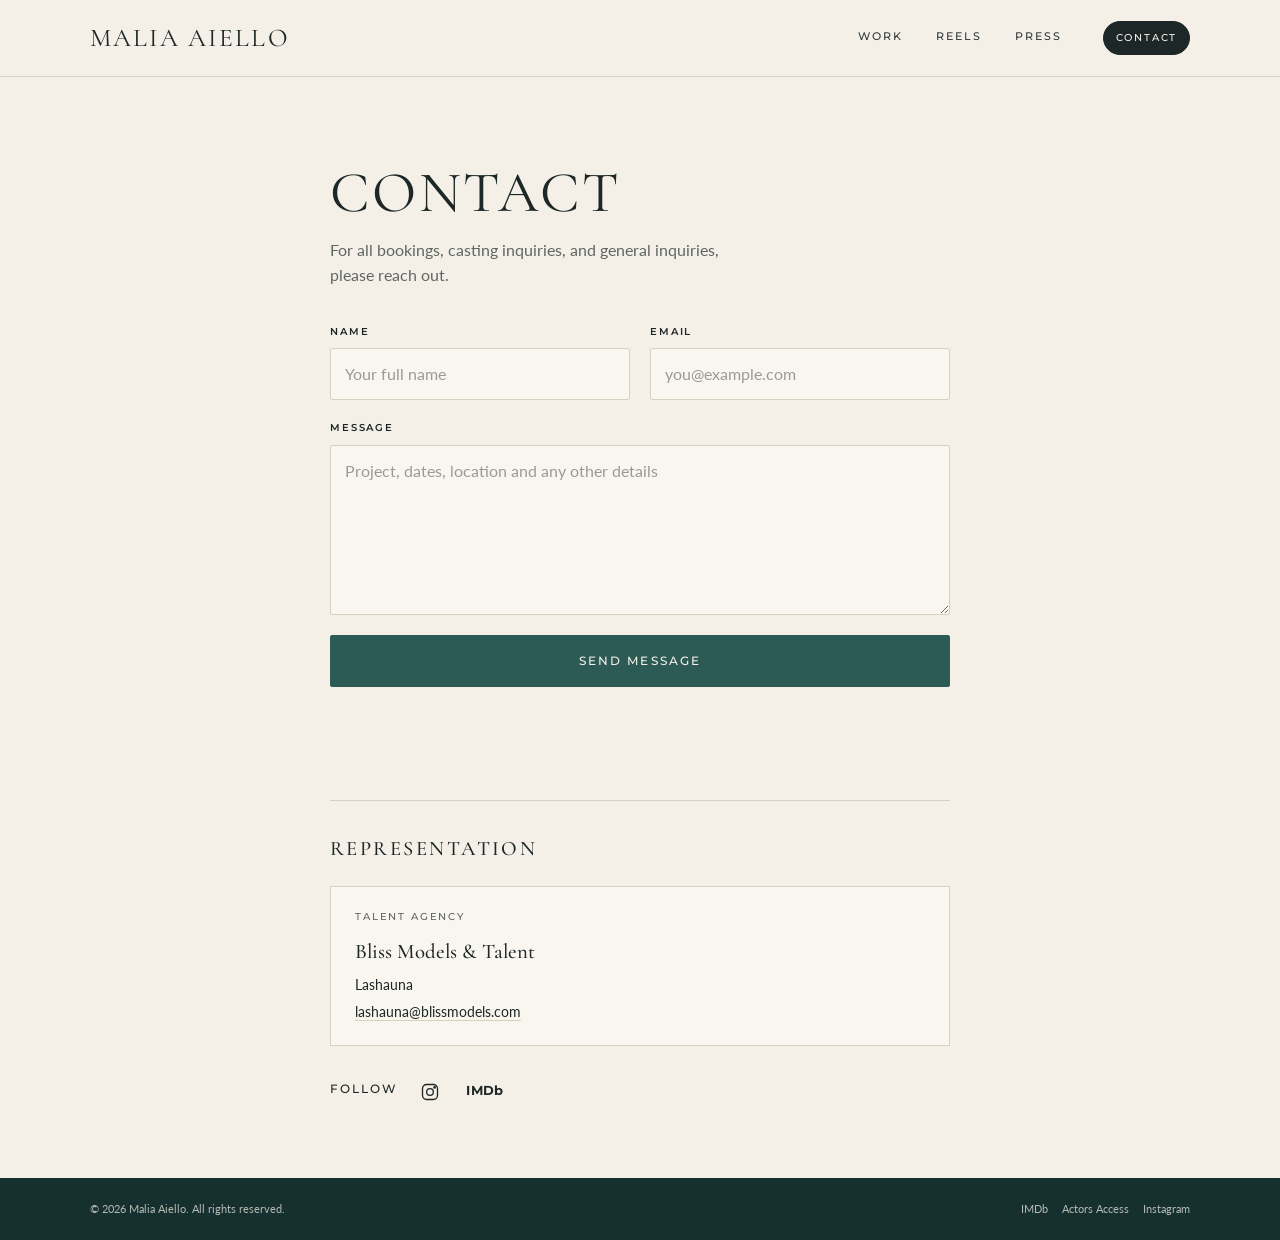
==== commit e5af6e7e: "New Section; Old Footer" ====
--- a/contact.html
+++ b/contact.html
@@ -66,16 +66,6 @@
       </div>
     </div>
 
-    <!-- Optional: helps Malia sort messages. Delete this block if not wanted. -->
-    <div class="field">
-      <label for="inquiry">Inquiry type</label>
-      <select id="inquiry" name="inquiry_type">
-        <option>Booking</option>
-        <option>Casting</option>
-        <option>General inquiry</option>
-      </select>
-    </div>
-
     <div class="field">
       <label for="message">Message</label>
       <textarea id="message" name="message" placeholder="Project, dates, location and any other details" required></textarea>
@@ -127,14 +117,15 @@
 </main>
 
 
-<!-- ===================== FOOTER (light bar only: contact details are already on this page) ===================== -->
-<footer class="site-footer">
-  <div class="footer-bar">
-    <div class="container footer-bar__inner">
-      <span class="footer-bar__copy">© <span id="year">2026</span> Malia Aiello</span>
-      <span class="footer-bar__name">Malia Aiello</span>
-      <span class="footer-bar__places">Hawaiʻi &nbsp;/&nbsp; Los Angeles &nbsp;/&nbsp; Worldwide</span>
-    </div>
+<!-- ===================== FOOTER (slim: contact details are already on this page) ===================== -->
+<footer class="site-footer site-footer--slim">
+  <div class="container footer-bottom">
+    <span>© <span id="year">2026</span> Malia Aiello. All rights reserved.</span>
+    <nav aria-label="Profiles">
+      <a href="https://www.imdb.com/">IMDb</a>
+      <a href="#">Actors Access</a>
+      <a href="https://instagram.com/">Instagram</a>
+    </nav>
   </div>
 </footer>
 
--- a/css/styles.css
+++ b/css/styles.css
@@ -25,7 +25,7 @@
   --line:         #d8d0c1;   /* hairlines and dividers */
   --ink:          #1e2727;   /* headings and body text */
   --ink-soft:     #5f6662;   /* captions, meta text */
-  --teal-900:     #15302f;   /* dark bands: Now Streaming, Up Next, footer */
+  --teal-900:     #15302f;   /* dark bands: Up Next, footer */
   --teal-800:     #1c3d3b;   /* active tabs, hero fallback */
   --teal-600:     #2c5a55;   /* primary button fill */
   --on-dark:      #f4f0e8;   /* text on teal / photos */
@@ -309,64 +309,35 @@
 .social .imdb { font-family: var(--font-caps); font-weight: 700; font-size: .8rem; letter-spacing: .02em; }
 
 /* --- Footer ---
-   Two parts: a dark "Let's Work Together" band with a portrait fading in
-   from the left, then a light bar with her name. Inner pages that already
-   show contact details (the Contact page) use only the light bar. */
-.site-footer { color: var(--on-dark); }
-
-.footer-main {
-  position: relative;
-  isolation: isolate;
-  overflow: hidden;
-  background: var(--teal-900);
-}
-.footer-main__photo {
-  position: absolute; top: 0; bottom: 0; left: 0; z-index: -2;
-  width: 40%; height: 100%;
-  object-fit: cover; object-position: 60% 25%;
-}
-.footer-main::after {                 /* fades the photo into the teal */
-  content: ""; position: absolute; inset: 0; z-index: -1;
-  background: linear-gradient(90deg, rgba(21,48,47,0) 0%, rgba(21,48,47,.25) 22%, var(--teal-900) 40%);
-}
-.footer-main__inner {
-  max-width: none;
-  padding-block: clamp(44px, 6vw, 64px);
-  padding-left: max(42%, var(--gutter));
-}
-.footer-main__inner .line-title { margin-bottom: 26px; font-size: .95rem; }
-
-.footer-cols { display: flex; flex-wrap: wrap; align-items: center; row-gap: 24px; }
-.footer-col { padding-inline: 28px; }
-.footer-col:first-child { padding-left: 0; }
-.footer-col + .footer-col { border-left: 1px solid rgba(244,240,232,.22); }
-.footer-label { font-family: var(--font-body); font-size: .78rem; font-weight: 700; margin-bottom: 6px; }
-.footer-col p, .footer-col a:not(.btn) { display: block; font-size: .8rem; color: var(--on-dark-soft); line-height: 1.65; }
+   One teal band: representation | "Let's Work Together" + Contact button |
+   social links, then a thin bottom row. The Contact page uses only the
+   bottom row (.site-footer--slim), since its details are already on the page. */
+.site-footer { color: var(--on-dark); background: var(--teal-900); }
+.footer-grid {
+  display: grid;
+  grid-template-columns: 1fr 1.2fr 1fr;
+  gap: 32px;
+  align-items: start;
+  padding-block: clamp(44px, 6vw, 68px) 32px;
+}
+.footer-col h3 { margin-bottom: 10px; }
+.footer-col p, .footer-col a:not(.btn) { font-size: .8rem; color: var(--on-dark-soft); line-height: 1.7; }
 .footer-col a:not(.btn):hover { color: var(--on-dark); }
-.footer-col .btn { margin-top: 6px; gap: 1.2em; }
-
-.footer-social { display: flex; align-items: center; gap: 22px; }
-.footer-social a { display: inline-flex; align-items: center; min-height: 44px; color: var(--on-dark) !important; }
-.footer-social svg { width: 22px; height: 22px; }
-.footer-social__text { font-family: var(--font-caps); font-weight: 700; font-size: .9rem !important; letter-spacing: .02em; }
-.footer-social__aa { font-family: var(--font-display); font-weight: 600; font-size: 1.25rem !important; letter-spacing: -.06em; }
-
-.footer-bar { background: var(--paper); color: var(--ink); border-top: 1px solid var(--line); }
-.footer-bar__inner {
-  display: grid; grid-template-columns: 1fr auto 1fr; align-items: center; gap: 16px;
-  min-height: 60px; padding-block: 14px;
-}
-.footer-bar__copy { font-size: .7rem; color: var(--ink-soft); }
-.footer-bar__name {
-  display: flex; align-items: center; gap: 18px;
-  font-family: var(--font-display); font-size: .85rem; letter-spacing: .32em; text-transform: uppercase;
-}
-.footer-bar__name::before, .footer-bar__name::after { content: ""; width: 70px; height: 1px; background: var(--line); }
-.footer-bar__places {
-  justify-self: end;
-  font-family: var(--font-caps); font-size: .58rem; font-weight: 500;
-  letter-spacing: var(--track-caps); text-transform: uppercase; color: var(--ink-soft);
-}
+.footer-cta { text-align: center; }
+.footer-cta .section-title { margin-bottom: 12px; color: var(--on-dark); }
+.footer-cta p { max-width: 34ch; margin-inline: auto; }
+.footer-cta .btn { margin-top: 20px; }
+.footer-follow { justify-self: end; }
+.footer-follow .social a { color: var(--on-dark); }
+.footer-bottom {
+  display: flex; justify-content: space-between; gap: 12px; flex-wrap: wrap;
+  padding-block: 16px 22px;
+  border-top: 1px solid rgba(244,240,232,.15);
+  font-size: .7rem; color: var(--on-dark-soft);
+}
+.footer-bottom nav { display: flex; gap: 14px; }
+.footer-bottom a:hover { color: var(--on-dark); }
+.site-footer--slim .footer-bottom { border-top: 0; padding-block: 22px; }
 
 
 /* 5. HOMEPAGE */
@@ -463,11 +434,12 @@
    phones (the cut-off one tells people to swipe). Arrows move one photo at
    a time; the thin bar underneath shows where you are in the set. */
 .headshots { background: var(--paper-2); padding-block: clamp(44px, 6vw, 72px); }
-.headshots__head {
+/* Heading row shared by the Headshots and Behind the Scenes strips */
+.carousel-head {
   display: flex; align-items: center; justify-content: space-between; gap: 16px;
   margin-bottom: clamp(18px, 2.5vw, 26px);
 }
-.headshots__controls { display: flex; gap: 8px; }
+.carousel-controls { display: flex; gap: 8px; flex: none; }
 
 .carousel__btn {
   display: grid; place-items: center; width: 44px; height: 44px;
@@ -512,7 +484,8 @@
   transition: transform .3s var(--ease), width .3s var(--ease);
 }
 
-/* Larger view (lightbox) */
+/* Full-size viewer (lightbox), shared by Headshots and Behind the Scenes.
+   The script puts a photo, a clip or a YouTube player into .lightbox__stage. */
 .lightbox {
   width: 100vw; height: 100dvh; max-width: none; max-height: none;
   margin: 0; padding: 0; border: 0;
@@ -521,7 +494,16 @@
 }
 .lightbox[open] { display: grid; place-items: center; }
 .lightbox::backdrop { background: rgba(12, 26, 25, .6); }
-.lightbox__img { max-width: min(88vw, 900px); max-height: 86dvh; object-fit: contain; }
+.lightbox__stage { display: grid; place-items: center; }
+.lightbox__stage img,
+.lightbox__stage video { display: block; max-width: min(88vw, 900px); max-height: 82dvh; object-fit: contain; background: #000; }
+.lightbox__stage iframe { display: block; border: 0; height: min(82dvh, 160vw); aspect-ratio: 9 / 16; max-width: 88vw; background: #000; }
+.lightbox__caption {
+  position: absolute; left: 0; right: 0; bottom: clamp(10px, 2.5vw, 24px);
+  text-align: center; font-family: var(--font-display); font-size: 1.05rem; letter-spacing: .04em;
+  color: var(--on-dark-soft);
+}
+.lightbox__caption:empty { display: none; }
 .lightbox__btn,
 .lightbox__close {
   position: absolute;
@@ -535,43 +517,193 @@
 .lightbox__btn--next { right: clamp(10px, 3vw, 32px); top: 50%; transform: translateY(-50%); }
 .lightbox__close { top: clamp(10px, 3vw, 28px); right: clamp(10px, 3vw, 32px); }
 
-/* --- Up Next (dark band, portrait on the right) --- */
+/* --- Behind the Scenes (stories strip) ---
+   Dark band so the photos pop and the long run of cream sections gets a
+   break. Cards are 9:16 like phone stories: about 4½ visible on desktop,
+   3½ on tablets, 2¼ on phones. Clips loop silently only while on screen. */
+.bts { background: var(--teal-900); color: var(--on-dark); padding-block: clamp(44px, 6vw, 72px); }
+.bts .carousel-head { align-items: flex-end; }
+.bts__intro { margin-top: 10px; font-size: .9rem; color: var(--on-dark-soft); }
+.bts .carousel__btn { border-color: rgba(244,240,232,.35); color: var(--on-dark); }
+.bts .carousel__btn:hover:not(:disabled) { background: var(--on-dark); border-color: var(--on-dark); color: var(--teal-900); }
+.bts .carousel__progress { background: rgba(244,240,232,.18); }
+.bts .carousel__progress span { background: var(--on-dark); }
+
+.story {
+  position: relative;
+  flex: 0 0 calc((100% - 4 * var(--gap)) / 4.5);
+  aspect-ratio: 9 / 16;
+  padding: 0; border: 0; border-radius: 4px;
+  overflow: hidden;
+  background: var(--teal-800);
+  color: var(--on-dark);
+  text-align: left;
+  cursor: zoom-in;
+  scroll-snap-align: start;
+}
+.story__media {
+  position: absolute; inset: 0;
+  width: 100%; height: 100%;
+  object-fit: cover;
+  transition: transform .6s var(--ease);
+}
+.story:hover .story__media { transform: scale(1.04); }
+.story::after {                        /* shade under the caption */
+  content: ""; position: absolute; inset: 45% 0 0 0;
+  background: linear-gradient(0deg, rgba(12,26,25,.85) 0%, rgba(12,26,25,0) 100%);
+  pointer-events: none;
+}
+.story__text {
+  position: absolute; left: 14px; right: 14px; bottom: 14px; z-index: 1;
+  display: grid; gap: 4px;
+}
+.story__tag {
+  font-family: var(--font-caps); font-size: .56rem; font-weight: 600;
+  letter-spacing: var(--track-caps); text-transform: uppercase; color: var(--on-dark-soft);
+}
+.story__caption { font-family: var(--font-display); font-size: 1.1rem; line-height: 1.2; }
+.story__badge {                         /* marks cards that are clips */
+  position: absolute; top: 12px; right: 12px; z-index: 1;
+  display: grid; place-items: center; width: 28px; height: 28px;
+  border: 1px solid rgba(244,240,232,.7); border-radius: 50%;
+  background: rgba(12,26,25,.35); backdrop-filter: blur(2px);
+}
+.story__badge svg { width: 10px; height: 10px; margin-left: 2px; }
+
+
+/* --- Up Next (rotating slides) ---
+   Each slide is a wide photo (landscape left, Malia right) with the text on
+   a soft shade at the left. All slides sit in the same grid cell, so the
+   band is as tall as the tallest slide and nothing jumps when they change. */
 .up-next {
+  position: relative;
+  overflow: hidden;
+  background: var(--teal-900);          /* shows while the photos load */
+  color: var(--on-dark);
+}
+.up-next__slides { display: grid; perspective: 2000px; }
+.up-next__slide {
+  grid-area: 1 / 1;
   position: relative;
   isolation: isolate;
   overflow: hidden;
   background: var(--teal-900);
-  color: var(--on-dark);
-}
+  backface-visibility: hidden;
+}
+.up-next__slide[hidden] { display: none; }
+/* Once the script is running, only the current slide (and the one leaving) shows */
+.up-next.is-ready .up-next__slide:not(.is-active):not(.is-leaving) { visibility: hidden; }
+.up-next.is-ready .up-next__slide.is-active { z-index: 2; }
+.up-next.is-ready .up-next__slide.is-leaving { z-index: 1; }
+
 .up-next__photo {
-  position: absolute; top: 0; right: 0; z-index: -2;
-  width: 46%; height: 100%;
-  object-fit: cover; object-position: 35% 25%;
-}
-.up-next::before {                     /* blends the photo's left edge into the teal */
+  position: absolute; inset: 0; z-index: -2;
+  width: 100%; height: 100%;
+  object-fit: cover;
+  object-position: var(--focus, 72% 40%);
+}
+.up-next__slide::before {
   content: ""; position: absolute; inset: 0; z-index: -1;
-  background: linear-gradient(90deg, var(--teal-900) 54%, rgba(21,48,47,.35) 70%, rgba(21,48,47,0) 85%);
+  background: linear-gradient(90deg, rgba(12,26,25,.42) 0%, rgba(12,26,25,.26) 40%, rgba(12,26,25,.06) 60%, rgba(12,26,25,0) 70%);
 }
 .up-next__inner {
   display: grid;
-  grid-template-columns: auto auto auto;
+  /* fixed middle column so the text sits in the same place on every slide;
+     long project names wrap instead of pushing "Coming soon" over the photo */
+  grid-template-columns: auto clamp(230px, 24vw, 330px) auto;
   justify-content: start;
   align-items: center;
-  gap: clamp(28px, 4.5vw, 64px);
-  min-height: clamp(220px, 24vw, 300px);
-  padding-block: 48px;
-}
-.up-next__item { padding-right: clamp(28px, 4.5vw, 64px); border-right: 1px solid rgba(244,240,232,.25); }
+  gap: clamp(28px, 4vw, 56px);
+  min-height: clamp(190px, 15vw, 250px);   /* about the mock-up's proportions, plus room for the controls */
+  padding-block: 28px 44px;
+  text-shadow: 0 1px 12px rgba(12,26,25,.45);
+}
+.up-next .line-title { letter-spacing: .26em; }
+.up-next .line-title::after { width: 92px; opacity: .8; }
+.up-next__item {
+  padding-right: clamp(28px, 4vw, 56px);
+  border-right: 1px solid rgba(244,240,232,.45);
+}
 .up-next__name {
   font-family: var(--font-display); font-weight: 500;
-  font-size: clamp(1.2rem, 1.8vw, 1.45rem); letter-spacing: .18em; text-transform: uppercase;
-  margin-bottom: 8px;
-}
-.up-next__item p { font-family: var(--font-caps); font-size: .64rem; letter-spacing: var(--track-caps); text-transform: uppercase; color: var(--on-dark-soft); line-height: 2; }
-.up-next__soon { display: grid; gap: 10px; color: var(--on-dark); }
-.up-next__soon .eyebrow { font-size: .56rem; color: var(--on-dark-soft); }
-.up-next__soon svg { width: 130px; height: 16px; transition: transform .25s var(--ease); }
+  font-size: clamp(1.15rem, 1.7vw, 1.4rem); letter-spacing: .2em; text-transform: uppercase;
+  margin-bottom: 10px;
+}
+.up-next__item p {
+  font-family: var(--font-caps); font-size: .7rem; font-weight: 500;
+  letter-spacing: var(--track-caps); text-transform: uppercase;
+  color: var(--on-dark); line-height: 2.1;
+}
+.up-next__soon { display: grid; gap: 12px; padding-block: 10px; color: var(--on-dark); }
+.up-next__soon .eyebrow { font-size: .6rem; color: var(--on-dark); }
+.up-next__soon svg { width: 170px; height: 16px; transition: transform .25s var(--ease); }
 .up-next__soon:hover svg { transform: translateX(6px); }
+
+/* Controls: pause button + one short line per slide. The current line
+   fills up over the interval, so people can see when the next flip comes. */
+.up-next__controls {
+  position: absolute; left: 0; right: 0; bottom: 12px; z-index: 3;
+  display: flex; align-items: center; gap: 10px;
+}
+.up-next__controls[hidden] { display: none; }
+.up-next__pause {
+  display: grid; place-items: center; width: 32px; height: 32px;
+  margin-left: -8px;
+  border: 0; background: none; color: var(--on-dark); cursor: pointer; opacity: .85;
+}
+.up-next__pause:hover { opacity: 1; }
+.up-next__pause svg { width: 13px; height: 13px; }
+.up-next__pause .icon-play,
+.up-next.is-paused .up-next__pause .icon-pause { display: none; }
+.up-next.is-paused .up-next__pause .icon-play { display: block; }
+.up-next__dots { display: flex; gap: 6px; }
+.up-next__dot {
+  position: relative; width: 34px; height: 32px;       /* tall hit area, thin visible line */
+  padding: 0; border: 0; background: none; cursor: pointer;
+}
+.up-next__dot::before,
+.up-next__dot::after {
+  content: ""; position: absolute; left: 0; top: 50%; height: 2px; margin-top: -1px;
+}
+.up-next__dot::before { right: 0; background: rgba(244,240,232,.35); }
+.up-next__dot::after { width: 0; background: var(--on-dark); }
+.up-next__dot[aria-current="true"]::after {
+  animation: dot-fill var(--interval, 6000ms) linear forwards;
+}
+.up-next.is-paused .up-next__dot[aria-current="true"]::after,
+.up-next.is-held .up-next__dot[aria-current="true"]::after,
+.up-next.is-offscreen .up-next__dot[aria-current="true"]::after { animation-play-state: paused; }
+@keyframes dot-fill { from { width: 0; } to { width: 100%; } }
+
+/* Transitions. "Flip" turns the band like a cube rotating left: the old
+   slide swings away to the left as the new one comes round from the right
+   (reversed when going back). --depth is half the band's width, set by the script. */
+.up-next[data-transition="flip"] .up-next__slide { transform-origin: 50% 50% calc(var(--depth, 600px) * -1); }
+.up-next__slide.anim-out-next  { animation: flip-out-next  var(--speed, 1s) cubic-bezier(.6,0,.25,1) both; }
+.up-next__slide.anim-in-next   { animation: flip-in-next   var(--speed, 1s) cubic-bezier(.6,0,.25,1) both; }
+.up-next__slide.anim-out-prev  { animation: flip-out-prev  var(--speed, 1s) cubic-bezier(.6,0,.25,1) both; }
+.up-next__slide.anim-in-prev   { animation: flip-in-prev   var(--speed, 1s) cubic-bezier(.6,0,.25,1) both; }
+@keyframes flip-out-next { from { transform: rotateY(0); }      to { transform: rotateY(-90deg); } }
+@keyframes flip-in-next  { from { transform: rotateY(90deg); }  to { transform: rotateY(0); } }
+@keyframes flip-out-prev { from { transform: rotateY(0); }      to { transform: rotateY(90deg); } }
+@keyframes flip-in-prev  { from { transform: rotateY(-90deg); } to { transform: rotateY(0); } }
+
+.up-next[data-transition="slide"] .up-next__slide.anim-out-next { animation-name: slide-out-next; }
+.up-next[data-transition="slide"] .up-next__slide.anim-in-next  { animation-name: slide-in-next; }
+.up-next[data-transition="slide"] .up-next__slide.anim-out-prev { animation-name: slide-out-prev; }
+.up-next[data-transition="slide"] .up-next__slide.anim-in-prev  { animation-name: slide-in-prev; }
+@keyframes slide-out-next { to { transform: translateX(-100%); } }
+@keyframes slide-in-next  { from { transform: translateX(100%); } }
+@keyframes slide-out-prev { to { transform: translateX(100%); } }
+@keyframes slide-in-prev  { from { transform: translateX(-100%); } }
+
+/* Reduced motion: a quick fade instead of movement */
+@media (prefers-reduced-motion: reduce) {
+  .up-next__slide.anim-out-next, .up-next__slide.anim-out-prev { animation: fade-out .4s ease both !important; }
+  .up-next__slide.anim-in-next,  .up-next__slide.anim-in-prev  { animation: fade-in .4s ease both !important; }
+}
+@keyframes fade-out { to { opacity: 0; } }
+@keyframes fade-in  { from { opacity: 0; } }
 
 
 /* 6. RESPONSIVE */
@@ -579,12 +711,7 @@
 /* Tablet: tighten desktop nav, 3-up card rows */
 @media (max-width: 1024px) {
   .headshot { flex-basis: calc((100% - 2 * var(--gap)) / 3); }
-  .footer-main__inner { padding-left: max(38%, var(--gutter)); }
-  .footer-col + .footer-col { border-left: 0; }
-  .footer-col { padding-left: 0; padding-right: 36px; }
-  .up-next__photo { width: 50%; }
-  .footer-bar__name::before, .footer-bar__name::after { width: 36px; }
-  .footer-bar__places { white-space: nowrap; letter-spacing: .12em; }
+  .story { flex-basis: calc((100% - 3 * var(--gap)) / 3.5); }
 }
 
 /* Phone (matches the mobile mockup) */
@@ -632,25 +759,35 @@
   /* Headshots: photos run edge to edge and swipe; about 1½ visible */
   .carousel__track { --gap: 8px; margin-inline: calc(var(--gutter) * -1); padding-inline: var(--gutter); scroll-padding-inline: var(--gutter); }
   .headshot { flex-basis: 68%; }
+  .story { flex-basis: 44%; }
+  .story__caption { font-size: 1rem; }
+  .bts .carousel-controls { display: none; }    /* swipe instead; the bar still shows position */
+  .bts .line-title { letter-spacing: .16em; white-space: nowrap; }
   .carousel__btn { width: 40px; height: 40px; }
   .lightbox__btn { top: auto; bottom: 20px; transform: none; }
 
-  /* Up Next: portrait becomes the background, text sits over the lower part */
-  .up-next__photo { width: 100%; object-position: 50% 15%; }
-  .up-next::before { background: linear-gradient(180deg, rgba(21,48,47,0) 0%, rgba(21,48,47,.6) 38%, var(--teal-900) 62%); }
-  .up-next__inner { grid-template-columns: 1fr; gap: 22px; padding-top: 230px; padding-bottom: 40px; }
-  .up-next__item { padding: 0 0 20px; border-right: 0; border-bottom: 1px solid rgba(244,240,232,.25); }
-
-  /* Footer: portrait on top, details stacked below */
-  .footer-main__photo { position: relative; display: block; width: 100%; height: 240px; }
-  .footer-main::after { background: linear-gradient(180deg, rgba(21,48,47,0) 0px, rgba(21,48,47,.3) 140px, var(--teal-900) 240px); }
-  .footer-main__inner { padding: 0 var(--gutter) 40px; margin-top: -44px; }
-  .footer-cols { flex-direction: column; align-items: flex-start; }
-  .footer-col { padding: 0; }
-  .footer-col + .footer-col { border-left: 0; border-top: 1px solid rgba(244,240,232,.22); padding-top: 22px; width: 100%; }
-  .footer-bar__inner { grid-template-columns: 1fr; justify-items: center; text-align: center; gap: 8px; padding-block: 20px; }
-  .footer-bar__name { order: -1; }
-  .footer-bar__places { justify-self: center; }
+  /* Up Next: the wide photo can't fit a phone, so each slide shows it on
+     top cropped around Malia (--focus-mobile), fading into teal, with the
+     text below and the controls along the bottom */
+  .up-next__photo {
+    position: relative; inset: auto; z-index: -2;
+    display: block; height: auto; aspect-ratio: 4 / 3;
+    object-position: var(--focus-mobile, 80% 30%);
+  }
+  .up-next__slide::before { background: linear-gradient(180deg, rgba(21,48,47,0) 0, rgba(21,48,47,0) 45vw, var(--teal-900) 75vw); }
+  .up-next__inner { grid-template-columns: 1fr; gap: 20px; min-height: 0; margin-top: -36px; padding-top: 0; padding-bottom: 72px; text-shadow: none; }
+  .up-next__item { padding: 0 0 20px; border-right: 0; border-bottom: 1px solid rgba(244,240,232,.35); }
+  .up-next__soon svg { width: 130px; }
+  .up-next__controls { bottom: 18px; }
+  .up-next__pause, .up-next__dot { height: 44px; }      /* comfortable tap targets */
+  .up-next__pause { width: 44px; }
+
+  /* Footer: single centered column, Let's Work Together first */
+  .footer-grid { grid-template-columns: 1fr; gap: 28px; text-align: center; }
+  .footer-cta { order: -1; }
+  .footer-follow { justify-self: center; }
+  .social { justify-content: center; }
+  .footer-bottom { justify-content: center; text-align: center; }
 }
 
 
@@ -698,7 +835,6 @@
 .field label .opt { font-weight: 500; color: var(--ink-soft); letter-spacing: .08em; text-transform: none; }
 
 .field input,
-.field select,
 .field textarea {
   width: 100%;
   padding: 13px 14px;
@@ -713,7 +849,6 @@
 .field input::placeholder,
 .field textarea::placeholder { color: #9a9a92; }
 .field input:focus,
-.field select:focus,
 .field textarea:focus {
   outline: none;
   border-color: var(--teal-600);
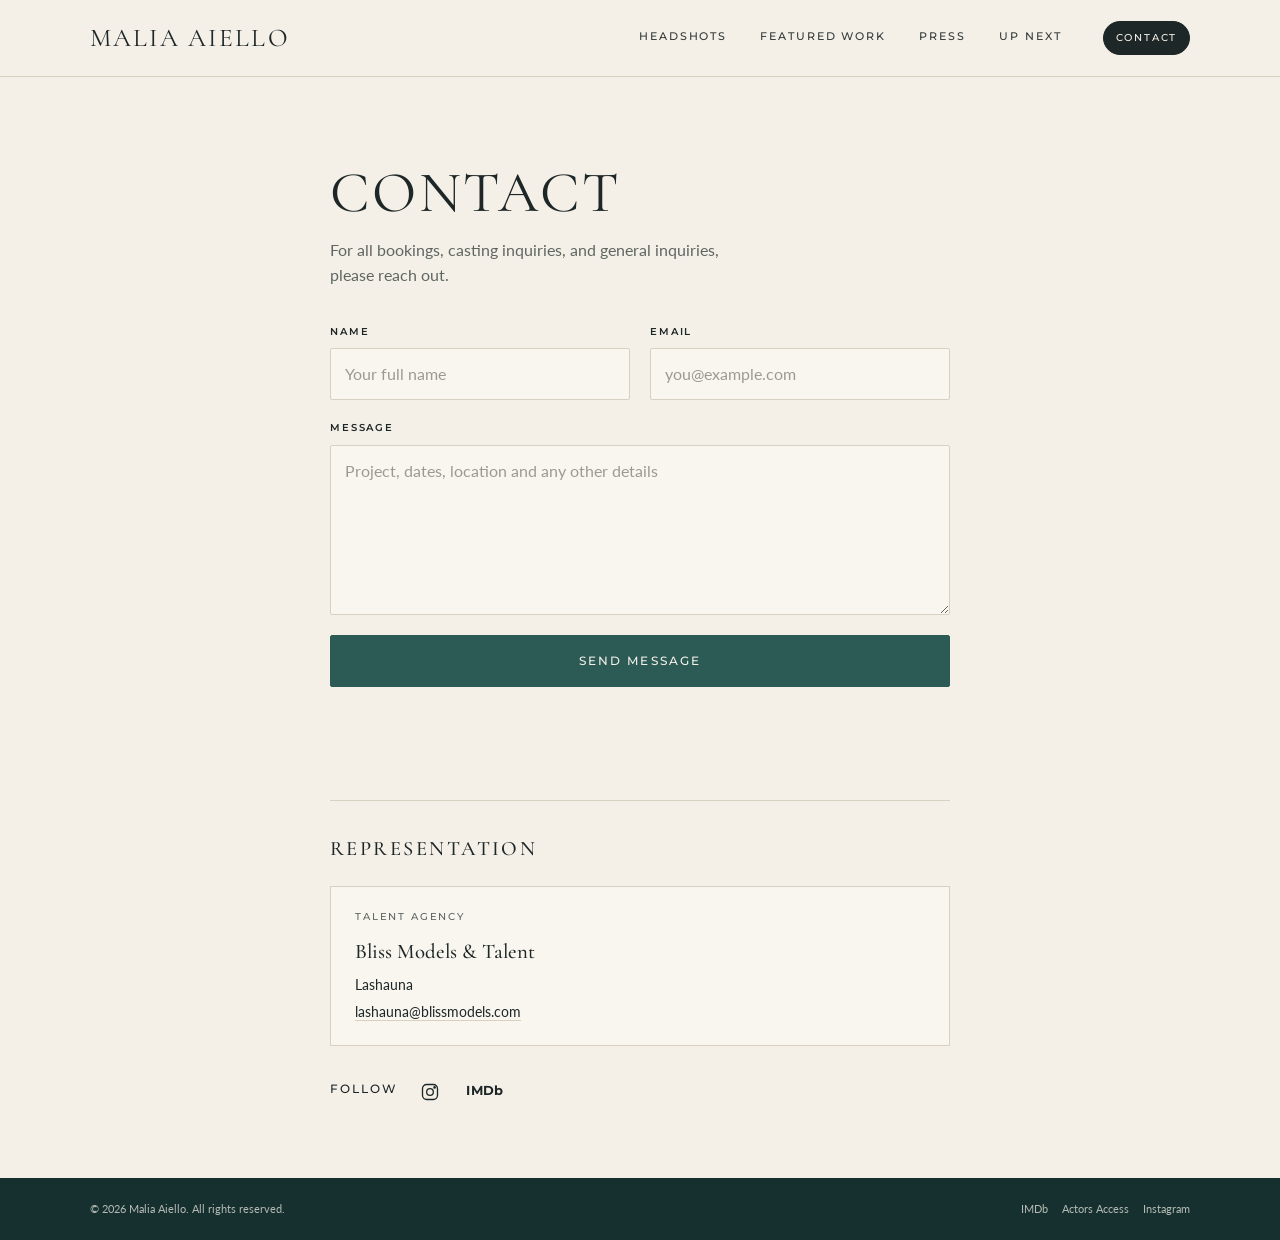
==== commit feb9f27f: "New Update w Client Feedback" ====
--- a/contact.html
+++ b/contact.html
@@ -22,9 +22,10 @@
     <button class="menu-toggle" aria-label="Open menu" aria-expanded="false" aria-controls="site-nav"><span></span></button>
 
     <nav class="nav" id="site-nav" aria-label="Main">
-      <a href="index.html#work">Work</a>
-      <a href="index.html#reel">Reels</a>
+      <a href="index.html#headshots">Headshots</a>
+      <a href="index.html#featured-work">Featured Work</a>
       <a href="index.html#press">Press</a>
+      <a href="index.html#up-next">Up Next</a>
       <a class="btn btn--pill btn--small" href="contact.html" aria-current="page">Contact</a>
     </nav>
   </div>
--- a/css/styles.css
+++ b/css/styles.css
@@ -6,11 +6,12 @@
    1. Design tokens (colors, type, spacing) — change the look here first
    2. Base / reset
    3. Layout helpers (container, section)
-   4. Components (buttons, header, cards, section titles, press cards, footer)
-   5. Homepage sections, top to bottom
+   4. Components (buttons, header, cards, section titles, footer)
+   5. Homepage sections: hero, bio, headshots, Up Next
    6. Responsive adjustments for 4–5
    7. Contact page
-   8. Press, Featured Reel and Featured Work sections
+   8. Featured Work and Press
+   9. Footer gallery
    ========================================================================== */
 
 
@@ -21,11 +22,11 @@
   /* Color */
   --paper:        #f4f0e8;   /* main page background (warm cream) */
   --paper-2:      #ece6da;   /* alternate band, e.g. "Press & Media" */
-  --card:         #f9f6f0;   /* press cards, form fields */
+  --card:         #f9f6f0;   /* form fields, representation card */
   --line:         #d8d0c1;   /* hairlines and dividers */
   --ink:          #1e2727;   /* headings and body text */
   --ink-soft:     #5f6662;   /* captions, meta text */
-  --teal-900:     #15302f;   /* dark bands: Up Next, footer */
+  --teal-900:     #15302f;   /* footer */
   --teal-800:     #1c3d3b;   /* active tabs, hero fallback */
   --teal-600:     #2c5a55;   /* primary button fill */
   --on-dark:      #f4f0e8;   /* text on teal / photos */
@@ -290,7 +291,7 @@
 .press-card--media .card__media { --ratio: 16 / 7; }
 .press-card--media .press-card__body { padding: 12px 18px 16px; display: grid; gap: 2px; }
 
-/* --- Line title: "FEATURED REEL ——" ---
+/* --- Line title: "HEADSHOTS ——" ---
    Tracked serif caps followed by a short rule, as in the client graphic. */
 .line-title {
   display: flex; align-items: center; gap: 18px;
@@ -309,9 +310,8 @@
 .social .imdb { font-family: var(--font-caps); font-weight: 700; font-size: .8rem; letter-spacing: .02em; }
 
 /* --- Footer ---
-   One teal band: representation | "Let's Work Together" + Contact button |
-   social links, then a thin bottom row. The Contact page uses only the
-   bottom row (.site-footer--slim), since its details are already on the page. */
+   One teal band: contact | 3×3 gallery | social links, then a thin bottom
+   row. The Contact page uses only the bottom row (.site-footer--slim), since its details are already on the page. */
 .site-footer { color: var(--on-dark); background: var(--teal-900); }
 .footer-grid {
   display: grid;
@@ -323,10 +323,6 @@
 .footer-col h3 { margin-bottom: 10px; }
 .footer-col p, .footer-col a:not(.btn) { font-size: .8rem; color: var(--on-dark-soft); line-height: 1.7; }
 .footer-col a:not(.btn):hover { color: var(--on-dark); }
-.footer-cta { text-align: center; }
-.footer-cta .section-title { margin-bottom: 12px; color: var(--on-dark); }
-.footer-cta p { max-width: 34ch; margin-inline: auto; }
-.footer-cta .btn { margin-top: 20px; }
 .footer-follow { justify-self: end; }
 .footer-follow .social a { color: var(--on-dark); }
 .footer-bottom {
@@ -429,12 +425,48 @@
 .hero__scroll svg { width: 22px; height: 22px; }
 .hero__scroll:hover { opacity: 1; }
 
+/* Reel player inside the hero. It sits above "Actor / Host / Model" and
+   pushes the name down; the hero grows taller if the screen needs it.
+   Sized so player + name + button fit on a laptop screen. */
+.hero__reel {
+  position: relative;
+  width: min(100%, 760px, calc((100svh - 400px) * 16 / 9));
+  min-width: min(100%, 420px);
+  margin-bottom: clamp(22px, 3vw, 32px);
+  animation: reel-in .45s var(--ease) both;
+}
+.hero__reel[hidden] { display: none; }
+.hero__reel-frame {
+  position: relative; aspect-ratio: 16 / 9; overflow: hidden;
+  border-radius: 4px; background: #000;
+  box-shadow: 0 24px 60px -24px rgba(0,0,0,.7);
+}
+.hero__reel-frame iframe { position: absolute; inset: 0; width: 100%; height: 100%; border: 0; }
+.hero__reel-close {
+  position: absolute; top: -14px; right: -14px; z-index: 1;
+  display: grid; place-items: center; width: 40px; height: 40px;
+  border: 1px solid rgba(244,240,232,.6); border-radius: 50%;
+  background: rgba(12,26,25,.85); color: var(--on-dark); cursor: pointer;
+}
+.hero__reel-close:hover { background: var(--on-dark); color: var(--teal-900); }
+.hero__reel-close svg { width: 16px; height: 16px; }
+.hero.is-playing .hero__scroll { display: none; }
+/* While the reel is open: less padding and a slightly smaller name, so the
+   player, name and button all fit on one laptop screen */
+.hero.is-playing .container { padding-block: 96px 40px; }
+.hero.is-playing .hero__name { font-size: clamp(2.6rem, 5.2vw, 4.4rem); margin-block: 10px 14px; }
+.hero.is-playing .hero__actions { margin-top: 18px; }
+.hero__reel-btn .icon-close,
+.hero__reel-btn[aria-expanded="true"] .icon-play { display: none; }
+.hero__reel-btn[aria-expanded="true"] .icon-close { display: block; }
+@keyframes reel-in { from { opacity: 0; transform: translateY(12px); } }
+
 /* --- Headshots (carousel) ---
    About four photos visible on desktop, three on tablets, one and a half on
    phones (the cut-off one tells people to swipe). Arrows move one photo at
    a time; the thin bar underneath shows where you are in the set. */
 .headshots { background: var(--paper-2); padding-block: clamp(44px, 6vw, 72px); }
-/* Heading row shared by the Headshots and Behind the Scenes strips */
+/* Heading row shared by the Headshots and Featured Work strips */
 .carousel-head {
   display: flex; align-items: center; justify-content: space-between; gap: 16px;
   margin-bottom: clamp(18px, 2.5vw, 26px);
@@ -504,6 +536,8 @@
   color: var(--on-dark-soft);
 }
 .lightbox__caption:empty { display: none; }
+/* Video Gallery pop-up: wide 16:9 player sized to fit the screen */
+.video-viewer.is-wide .lightbox__stage iframe { aspect-ratio: 16 / 9; width: min(92vw, 1100px, calc(78dvh * 16 / 9)); height: auto; max-width: none; }
 .lightbox__btn,
 .lightbox__close {
   position: absolute;
@@ -517,193 +551,49 @@
 .lightbox__btn--next { right: clamp(10px, 3vw, 32px); top: 50%; transform: translateY(-50%); }
 .lightbox__close { top: clamp(10px, 3vw, 28px); right: clamp(10px, 3vw, 32px); }
 
-/* --- Behind the Scenes (stories strip) ---
-   Dark band so the photos pop and the long run of cream sections gets a
-   break. Cards are 9:16 like phone stories: about 4½ visible on desktop,
-   3½ on tablets, 2¼ on phones. Clips loop silently only while on screen. */
-.bts { background: var(--teal-900); color: var(--on-dark); padding-block: clamp(44px, 6vw, 72px); }
-.bts .carousel-head { align-items: flex-end; }
-.bts__intro { margin-top: 10px; font-size: .9rem; color: var(--on-dark-soft); }
-.bts .carousel__btn { border-color: rgba(244,240,232,.35); color: var(--on-dark); }
-.bts .carousel__btn:hover:not(:disabled) { background: var(--on-dark); border-color: var(--on-dark); color: var(--teal-900); }
-.bts .carousel__progress { background: rgba(244,240,232,.18); }
-.bts .carousel__progress span { background: var(--on-dark); }
-
-.story {
-  position: relative;
-  flex: 0 0 calc((100% - 4 * var(--gap)) / 4.5);
-  aspect-ratio: 9 / 16;
-  padding: 0; border: 0; border-radius: 4px;
-  overflow: hidden;
-  background: var(--teal-800);
-  color: var(--on-dark);
-  text-align: left;
-  cursor: zoom-in;
-  scroll-snap-align: start;
-}
-.story__media {
-  position: absolute; inset: 0;
-  width: 100%; height: 100%;
-  object-fit: cover;
-  transition: transform .6s var(--ease);
-}
-.story:hover .story__media { transform: scale(1.04); }
-.story::after {                        /* shade under the caption */
-  content: ""; position: absolute; inset: 45% 0 0 0;
-  background: linear-gradient(0deg, rgba(12,26,25,.85) 0%, rgba(12,26,25,0) 100%);
-  pointer-events: none;
-}
-.story__text {
-  position: absolute; left: 14px; right: 14px; bottom: 14px; z-index: 1;
-  display: grid; gap: 4px;
-}
-.story__tag {
+/* Status tag ("Premieres 2026", "Filming", "Coming soon") on Up Next cards */
+.status {
+  display: inline-block;
+  padding: .5em 1em;
+  border-radius: 999px;
   font-family: var(--font-caps); font-size: .56rem; font-weight: 600;
-  letter-spacing: var(--track-caps); text-transform: uppercase; color: var(--on-dark-soft);
-}
-.story__caption { font-family: var(--font-display); font-size: 1.1rem; line-height: 1.2; }
-.story__badge {                         /* marks cards that are clips */
-  position: absolute; top: 12px; right: 12px; z-index: 1;
-  display: grid; place-items: center; width: 28px; height: 28px;
-  border: 1px solid rgba(244,240,232,.7); border-radius: 50%;
-  background: rgba(12,26,25,.35); backdrop-filter: blur(2px);
-}
-.story__badge svg { width: 10px; height: 10px; margin-left: 2px; }
-
-
-/* --- Up Next (rotating slides) ---
-   Each slide is a wide photo (landscape left, Malia right) with the text on
-   a soft shade at the left. All slides sit in the same grid cell, so the
-   band is as tall as the tallest slide and nothing jumps when they change. */
-.up-next {
-  position: relative;
-  overflow: hidden;
-  background: var(--teal-900);          /* shows while the photos load */
-  color: var(--on-dark);
-}
-.up-next__slides { display: grid; perspective: 2000px; }
-.up-next__slide {
-  grid-area: 1 / 1;
-  position: relative;
-  isolation: isolate;
-  overflow: hidden;
-  background: var(--teal-900);
-  backface-visibility: hidden;
-}
-.up-next__slide[hidden] { display: none; }
-/* Once the script is running, only the current slide (and the one leaving) shows */
-.up-next.is-ready .up-next__slide:not(.is-active):not(.is-leaving) { visibility: hidden; }
-.up-next.is-ready .up-next__slide.is-active { z-index: 2; }
-.up-next.is-ready .up-next__slide.is-leaving { z-index: 1; }
-
-.up-next__photo {
-  position: absolute; inset: 0; z-index: -2;
-  width: 100%; height: 100%;
-  object-fit: cover;
-  object-position: var(--focus, 72% 40%);
-}
-.up-next__slide::before {
-  content: ""; position: absolute; inset: 0; z-index: -1;
-  background: linear-gradient(90deg, rgba(12,26,25,.42) 0%, rgba(12,26,25,.26) 40%, rgba(12,26,25,.06) 60%, rgba(12,26,25,0) 70%);
-}
-.up-next__inner {
-  display: grid;
-  /* fixed middle column so the text sits in the same place on every slide;
-     long project names wrap instead of pushing "Coming soon" over the photo */
-  grid-template-columns: auto clamp(230px, 24vw, 330px) auto;
-  justify-content: start;
-  align-items: center;
-  gap: clamp(28px, 4vw, 56px);
-  min-height: clamp(190px, 15vw, 250px);   /* about the mock-up's proportions, plus room for the controls */
-  padding-block: 28px 44px;
-  text-shadow: 0 1px 12px rgba(12,26,25,.45);
-}
-.up-next .line-title { letter-spacing: .26em; }
-.up-next .line-title::after { width: 92px; opacity: .8; }
-.up-next__item {
-  padding-right: clamp(28px, 4vw, 56px);
-  border-right: 1px solid rgba(244,240,232,.45);
-}
-.up-next__name {
+  letter-spacing: .16em; text-transform: uppercase; white-space: nowrap;
+}
+
+/* --- Up Next: three project cards ---
+   All projects visible at once, centred whether there are 1, 2 or 3. */
+.upnext-cards { background: var(--paper); }
+.project-row {
+  display: flex; justify-content: center; gap: clamp(16px, 2.5vw, 32px);
+  margin-top: clamp(22px, 3vw, 32px);
+}
+.project-card { flex: 0 1 360px; }
+.project-card__link { display: block; }
+.project-card__media {
+  position: relative; aspect-ratio: 4 / 5; overflow: hidden;
+  border-radius: 4px; background: var(--paper-2);
+}
+.project-card__media img { width: 100%; height: 100%; object-fit: cover; transition: transform .6s var(--ease); }
+.project-card__link:hover .project-card__media img { transform: scale(1.04); }
+.project-card__media .status { position: absolute; top: 14px; left: 14px; background: rgba(244,240,232,.94); color: var(--ink); }
+.project-card__role {
+  margin-top: 18px;
+  font-family: var(--font-caps); font-size: .6rem; font-weight: 600;
+  letter-spacing: var(--track-caps); text-transform: uppercase; color: var(--teal-600);
+}
+.project-card__title {
+  margin-top: 6px;
   font-family: var(--font-display); font-weight: 500;
-  font-size: clamp(1.15rem, 1.7vw, 1.4rem); letter-spacing: .2em; text-transform: uppercase;
-  margin-bottom: 10px;
-}
-.up-next__item p {
-  font-family: var(--font-caps); font-size: .7rem; font-weight: 500;
+  font-size: clamp(1.15rem, 1.6vw, 1.35rem); letter-spacing: .14em; text-transform: uppercase;
+}
+.project-card__meta { margin-top: 4px; font-size: .85rem; color: var(--ink-soft); }
+.project-card__cta {
+  display: inline-flex; align-items: center; gap: .8em; margin-top: 14px;
+  font-family: var(--font-caps); font-size: .6rem; font-weight: 600;
   letter-spacing: var(--track-caps); text-transform: uppercase;
-  color: var(--on-dark); line-height: 2.1;
-}
-.up-next__soon { display: grid; gap: 12px; padding-block: 10px; color: var(--on-dark); }
-.up-next__soon .eyebrow { font-size: .6rem; color: var(--on-dark); }
-.up-next__soon svg { width: 170px; height: 16px; transition: transform .25s var(--ease); }
-.up-next__soon:hover svg { transform: translateX(6px); }
-
-/* Controls: pause button + one short line per slide. The current line
-   fills up over the interval, so people can see when the next flip comes. */
-.up-next__controls {
-  position: absolute; left: 0; right: 0; bottom: 12px; z-index: 3;
-  display: flex; align-items: center; gap: 10px;
-}
-.up-next__controls[hidden] { display: none; }
-.up-next__pause {
-  display: grid; place-items: center; width: 32px; height: 32px;
-  margin-left: -8px;
-  border: 0; background: none; color: var(--on-dark); cursor: pointer; opacity: .85;
-}
-.up-next__pause:hover { opacity: 1; }
-.up-next__pause svg { width: 13px; height: 13px; }
-.up-next__pause .icon-play,
-.up-next.is-paused .up-next__pause .icon-pause { display: none; }
-.up-next.is-paused .up-next__pause .icon-play { display: block; }
-.up-next__dots { display: flex; gap: 6px; }
-.up-next__dot {
-  position: relative; width: 34px; height: 32px;       /* tall hit area, thin visible line */
-  padding: 0; border: 0; background: none; cursor: pointer;
-}
-.up-next__dot::before,
-.up-next__dot::after {
-  content: ""; position: absolute; left: 0; top: 50%; height: 2px; margin-top: -1px;
-}
-.up-next__dot::before { right: 0; background: rgba(244,240,232,.35); }
-.up-next__dot::after { width: 0; background: var(--on-dark); }
-.up-next__dot[aria-current="true"]::after {
-  animation: dot-fill var(--interval, 6000ms) linear forwards;
-}
-.up-next.is-paused .up-next__dot[aria-current="true"]::after,
-.up-next.is-held .up-next__dot[aria-current="true"]::after,
-.up-next.is-offscreen .up-next__dot[aria-current="true"]::after { animation-play-state: paused; }
-@keyframes dot-fill { from { width: 0; } to { width: 100%; } }
-
-/* Transitions. "Flip" turns the band like a cube rotating left: the old
-   slide swings away to the left as the new one comes round from the right
-   (reversed when going back). --depth is half the band's width, set by the script. */
-.up-next[data-transition="flip"] .up-next__slide { transform-origin: 50% 50% calc(var(--depth, 600px) * -1); }
-.up-next__slide.anim-out-next  { animation: flip-out-next  var(--speed, 1s) cubic-bezier(.6,0,.25,1) both; }
-.up-next__slide.anim-in-next   { animation: flip-in-next   var(--speed, 1s) cubic-bezier(.6,0,.25,1) both; }
-.up-next__slide.anim-out-prev  { animation: flip-out-prev  var(--speed, 1s) cubic-bezier(.6,0,.25,1) both; }
-.up-next__slide.anim-in-prev   { animation: flip-in-prev   var(--speed, 1s) cubic-bezier(.6,0,.25,1) both; }
-@keyframes flip-out-next { from { transform: rotateY(0); }      to { transform: rotateY(-90deg); } }
-@keyframes flip-in-next  { from { transform: rotateY(90deg); }  to { transform: rotateY(0); } }
-@keyframes flip-out-prev { from { transform: rotateY(0); }      to { transform: rotateY(90deg); } }
-@keyframes flip-in-prev  { from { transform: rotateY(-90deg); } to { transform: rotateY(0); } }
-
-.up-next[data-transition="slide"] .up-next__slide.anim-out-next { animation-name: slide-out-next; }
-.up-next[data-transition="slide"] .up-next__slide.anim-in-next  { animation-name: slide-in-next; }
-.up-next[data-transition="slide"] .up-next__slide.anim-out-prev { animation-name: slide-out-prev; }
-.up-next[data-transition="slide"] .up-next__slide.anim-in-prev  { animation-name: slide-in-prev; }
-@keyframes slide-out-next { to { transform: translateX(-100%); } }
-@keyframes slide-in-next  { from { transform: translateX(100%); } }
-@keyframes slide-out-prev { to { transform: translateX(100%); } }
-@keyframes slide-in-prev  { from { transform: translateX(-100%); } }
-
-/* Reduced motion: a quick fade instead of movement */
-@media (prefers-reduced-motion: reduce) {
-  .up-next__slide.anim-out-next, .up-next__slide.anim-out-prev { animation: fade-out .4s ease both !important; }
-  .up-next__slide.anim-in-next,  .up-next__slide.anim-in-prev  { animation: fade-in .4s ease both !important; }
-}
-@keyframes fade-out { to { opacity: 0; } }
-@keyframes fade-in  { from { opacity: 0; } }
+}
+.project-card__cta svg { width: 30px; height: 12px; transition: transform .25s var(--ease); }
+.project-card__link:hover .project-card__cta svg { transform: translateX(5px); }
 
 
 /* 6. RESPONSIVE */
@@ -711,7 +601,6 @@
 /* Tablet: tighten desktop nav, 3-up card rows */
 @media (max-width: 1024px) {
   .headshot { flex-basis: calc((100% - 2 * var(--gap)) / 3); }
-  .story { flex-basis: calc((100% - 3 * var(--gap)) / 3.5); }
 }
 
 /* Phone (matches the mobile mockup) */
@@ -743,6 +632,9 @@
   }
   .hero .container { padding-bottom: 36px; }
   .hero__scroll { display: none; }           /* the full-width button sits where the arrow would */
+  .hero__reel { width: 100%; min-width: 0; }
+  .hero.is-playing .container { padding-block: 96px 36px; }
+  .hero__reel-close { top: -12px; right: -6px; }
   .hero__actions { display: grid; grid-template-columns: 1fr 1fr; gap: 10px; }
   .hero__actions .btn { min-width: 0; }
   .hero__actions .btn:first-child { grid-column: 1 / -1; }
@@ -759,32 +651,19 @@
   /* Headshots: photos run edge to edge and swipe; about 1½ visible */
   .carousel__track { --gap: 8px; margin-inline: calc(var(--gutter) * -1); padding-inline: var(--gutter); scroll-padding-inline: var(--gutter); }
   .headshot { flex-basis: 68%; }
-  .story { flex-basis: 44%; }
-  .story__caption { font-size: 1rem; }
-  .bts .carousel-controls { display: none; }    /* swipe instead; the bar still shows position */
-  .bts .line-title { letter-spacing: .16em; white-space: nowrap; }
   .carousel__btn { width: 40px; height: 40px; }
   .lightbox__btn { top: auto; bottom: 20px; transform: none; }
 
-  /* Up Next: the wide photo can't fit a phone, so each slide shows it on
-     top cropped around Malia (--focus-mobile), fading into teal, with the
-     text below and the controls along the bottom */
-  .up-next__photo {
-    position: relative; inset: auto; z-index: -2;
-    display: block; height: auto; aspect-ratio: 4 / 3;
-    object-position: var(--focus-mobile, 80% 30%);
+  /* Up Next: cards swipe sideways, about 1¼ visible */
+  .project-row {
+    justify-content: flex-start; overflow-x: auto; scroll-snap-type: x mandatory; scrollbar-width: none;
+    margin-inline: calc(var(--gutter) * -1); padding-inline: var(--gutter); scroll-padding-inline: var(--gutter);
   }
-  .up-next__slide::before { background: linear-gradient(180deg, rgba(21,48,47,0) 0, rgba(21,48,47,0) 45vw, var(--teal-900) 75vw); }
-  .up-next__inner { grid-template-columns: 1fr; gap: 20px; min-height: 0; margin-top: -36px; padding-top: 0; padding-bottom: 72px; text-shadow: none; }
-  .up-next__item { padding: 0 0 20px; border-right: 0; border-bottom: 1px solid rgba(244,240,232,.35); }
-  .up-next__soon svg { width: 130px; }
-  .up-next__controls { bottom: 18px; }
-  .up-next__pause, .up-next__dot { height: 44px; }      /* comfortable tap targets */
-  .up-next__pause { width: 44px; }
+  .project-row::-webkit-scrollbar { display: none; }
+  .project-card { flex: 0 0 78%; scroll-snap-align: start; }
 
   /* Footer: single centered column, Let's Work Together first */
   .footer-grid { grid-template-columns: 1fr; gap: 28px; text-align: center; }
-  .footer-cta { order: -1; }
   .footer-follow { justify-self: center; }
   .social { justify-content: center; }
   .footer-bottom { justify-content: center; text-align: center; }
@@ -906,12 +785,13 @@
 
 
 /* ==========================================================================
-   8. PRESS, FEATURED REEL AND FEATURED WORK (homepage sections)
+   8. FEATURED WORK AND PRESS
    ========================================================================== */
+.section-intro { margin-top: 10px; color: var(--ink-soft); }
+html:has(dialog[open]) { overflow: hidden; }   /* stop the page scrolling behind the pop-up viewers */
 
 /* --- Press --- */
 .press-section { background: var(--paper-2); }
-.section-intro { margin-top: 10px; color: var(--ink-soft); }
 .press-grid {
   display: grid;
   grid-template-columns: repeat(3, minmax(0, 1fr));
@@ -952,15 +832,6 @@
 .press-card__outlet--caps  { font-family: var(--font-caps); font-weight: 500; font-size: .95rem; letter-spacing: .14em; text-transform: uppercase; }
 .press-card__outlet--caps small { font-size: .45em; letter-spacing: .25em; vertical-align: super; margin-left: .3em; }
 
-/* Closing prompt for journalists */
-.press-cta {
-  display: flex; align-items: center; justify-content: space-between; gap: 20px; flex-wrap: wrap;
-  margin-top: clamp(40px, 6vw, 60px);
-  padding-top: 28px;
-  border-top: 1px solid var(--line);
-}
-.press-cta p { font-family: var(--font-display); font-size: 1.25rem; }
-
 @media (max-width: 1024px) {
   .press-grid { grid-template-columns: repeat(2, minmax(0, 1fr)); }
 }
@@ -969,141 +840,111 @@
   .press-grid .press-card { min-height: 0; padding: 22px; }
   .press-grid .press-card--media { padding: 0; }
   .press-grid .press-card__quote { font-size: 1.2rem; }
-  .press-cta { flex-direction: column; align-items: flex-start; }
-  .press-cta .btn { width: 100%; }
-}
-
-
-/* --- Featured Reel: player ---
-   Featured Work cards also play here; the page scrolls back up to it. */
-.reel-section .line-title { margin-bottom: clamp(18px, 2.5vw, 26px); }
-.player { scroll-margin-top: 16px; }   /* breathing room when a card scrolls back up to it */
-.player__frame {
-  position: relative;
-  aspect-ratio: 16 / 9;
-  overflow: hidden;
-  background: var(--teal-900);
-  box-shadow: 0 24px 48px -32px rgba(21, 48, 47, .55);
-}
-.player__poster,
-.player__frame iframe {
-  position: absolute; inset: 0;
-  width: 100%; height: 100%;
-  border: 0;
-}
-.player__poster { object-fit: cover; }
-.player__play {                       /* the whole poster is the play button */
-  position: absolute; inset: 0;
-  border: 0; padding: 0;
-  background: linear-gradient(0deg, rgba(14,34,33,.35), rgba(14,34,33,0) 45%);
-  cursor: pointer;
-}
-.player__play .play { width: 78px; height: 78px; border-width: 2px; }
-.player__play .play svg { width: 26px; height: 26px; }
-.player__play:hover .play { transform: scale(1.08); background: rgba(21,48,47,.5); }
-
-.player__info { padding-top: 16px; }
-.player__title { font-family: var(--font-display); font-weight: 500; font-size: clamp(1.3rem, 2vw, 1.6rem); }
-.player__meta { font-size: .85rem; color: var(--ink-soft); margin-top: 2px; }
-
-/* --- Featured Work: heading row with the filter tabs on the right --- */
-.work-section { padding-top: clamp(12px, 2vw, 24px); }
-.work-section__head {
-  display: flex; align-items: center; justify-content: space-between; flex-wrap: wrap; gap: 16px 24px;
-  margin-bottom: clamp(22px, 3vw, 32px);
-}
-.work-section .filters { margin: 0; justify-content: flex-end; }
-
-/* --- Filter tabs ---
-   Small tracked caps like the nav; the active one fills in teal. */
-.filters {
-  display: flex; justify-content: center; flex-wrap: wrap; gap: 8px;
-  margin-block: clamp(32px, 5vw, 48px) clamp(24px, 3.5vw, 36px);
-}
-.filter {
-  min-height: 40px;
-  padding: .55em 1.3em;
-  border: 1px solid transparent;
-  border-radius: var(--radius);
-  background: none;
-  color: var(--ink);
-  font-family: var(--font-caps);
-  font-size: .66rem;
-  font-weight: 600;
-  letter-spacing: var(--track-caps);
-  text-transform: uppercase;
-  cursor: pointer;
-  transition: background .2s var(--ease), color .2s var(--ease), border-color .2s var(--ease);
-}
-.filter:hover { border-color: var(--line); }
-.filter[aria-pressed="true"] { background: var(--teal-800); border-color: var(--teal-800); color: var(--on-dark); }
-
-/* --- Video grid --- */
-.video-grid {
-  display: grid;
-  grid-template-columns: repeat(3, minmax(0, 1fr));
-  gap: clamp(24px, 3vw, 36px) clamp(14px, 2vw, 24px);
-  padding-bottom: var(--section-y);
-}
-.video-card { display: block; }
+}
+
+
+
+
+/* --- Featured Work --- */
+.work-section { padding-top: clamp(44px, 6vw, 72px); }
+
+
+/* Tags above each video: Film, TV, Commercial, Hosting, Now Streaming */
+.video-card__tags { display: flex; flex-wrap: wrap; gap: 6px; margin-bottom: 10px; }
+.tag {
+  display: inline-block; padding: .45em .9em;
+  border: 1px solid var(--line); border-radius: 999px;
+  font-family: var(--font-caps); font-size: .55rem; font-weight: 600;
+  letter-spacing: .14em; text-transform: uppercase; color: var(--ink);
+}
+.tag--streaming { background: var(--teal-800); border-color: var(--teal-800); color: var(--on-dark); }
+
+/* --- Featured Work carousel ---
+   Same strip as Headshots: about 3⅓ cards on desktop, 2⅓ on tablets and
+   1¼ on phones, so the cut-off card shows there's more to scroll to. */
+.work-track { --gap: clamp(14px, 2vw, 24px); align-items: start; }
+.video-card {
+  display: block;
+  flex: 0 0 calc((100% - 3 * var(--gap)) / 3.3);
+  scroll-snap-align: start;
+}
 .video-card[hidden] { display: none; }
 .video-card .play { width: 46px; height: 46px; opacity: 0; transition: opacity .25s var(--ease), transform .3s var(--ease); }
 .video-card .play svg { width: 16px; height: 16px; }
 .video-card:hover .play,
-.video-card:focus-visible .play,
-.video-card.is-playing .play { opacity: 1; }
+.video-card:focus-visible .play { opacity: 1; }
 .video-card:hover .card__media img { transform: scale(1.04); }
-.video-card__label {
-  margin-top: 12px;
-  font-family: var(--font-caps);
-  font-size: .6rem;
-  font-weight: 600;
-  letter-spacing: var(--track-caps);
-  text-transform: uppercase;
-  color: var(--teal-600);
-}
-.video-card__title { font-family: var(--font-display); font-weight: 600; font-size: 1.15rem; line-height: 1.3; margin-top: 2px; }
-.video-card.is-playing .video-card__label::after { content: " · Now playing"; color: var(--ink-soft); }
-
-.video-empty { text-align: center; color: var(--ink-soft); padding-bottom: var(--section-y); }
-
-/* Cards fade in when a filter changes */
-@keyframes card-in { from { opacity: 0; transform: translateY(6px); } to { opacity: 1; transform: none; } }
-.video-card.is-entering { animation: card-in .35s var(--ease) both; }
+.video-card__title { font-family: var(--font-display); font-weight: 600; font-size: 1.15rem; line-height: 1.3; margin-top: 12px; }
+
 
 @media (max-width: 1024px) {
-  .video-grid { grid-template-columns: repeat(2, minmax(0, 1fr)); }
+  .video-card { flex-basis: calc((100% - 2 * var(--gap)) / 2.3); }
 }
 @media (max-width: 760px) {
-  /* Player runs edge to edge on phones so the video is as big as possible */
-  .player { margin-inline: calc(var(--gutter) * -1); }
-  .player__info { padding-inline: var(--gutter); }
-  .player__play .play { width: 62px; height: 62px; }
-
-  /* Tabs scroll sideways instead of wrapping onto two lines */
-  .filters {
-    flex-wrap: nowrap; justify-content: flex-start; overflow-x: auto; scrollbar-width: none;
-    margin-inline: calc(var(--gutter) * -1); padding-inline: var(--gutter);
-  }
-  .filters::-webkit-scrollbar { display: none; }
-  .filter { flex: none; padding-inline: .9em; letter-spacing: .14em; }
-  .work-section__head { flex-direction: column; align-items: stretch; }
-  .work-section .filters { justify-content: flex-start; margin-inline: calc(var(--gutter) * -1); }
-
-  /* Compact list on phones: thumbnail left, text right. Keeps all eight
-     videos to a couple of screens instead of eight full-width cards. */
-  .video-grid { grid-template-columns: 1fr; gap: 16px; }
-  .video-card {
-    display: grid;
-    grid-template-columns: 44% 1fr;
-    grid-template-rows: auto auto 1fr;
-    column-gap: 14px;
-    align-items: start;
-  }
-  .video-card .card__media { grid-row: 1 / 4; }
-  .video-card__label { margin-top: 2px; }
+  /* Cards run edge to edge and swipe; about 1¼ visible */
+  .work-track { margin-inline: calc(var(--gutter) * -1); padding-inline: var(--gutter); scroll-padding-inline: var(--gutter); }
+  .video-card { flex-basis: 80%; }
   .video-card__title { font-size: 1.05rem; }
   .video-card .play { opacity: 1; width: 36px; height: 36px; }   /* no hover on touch, so always visible */
   .video-card .play svg { width: 13px; height: 13px; }
-  .video-card.is-playing .video-card__label::after { content: " · Playing"; }
-}
+}
+
+
+/* ==========================================================================
+   9. FOOTER GALLERY (3×3 grid with a pop-out full view)
+   ========================================================================== */
+/* Nine equal squares; the full photo pops out when clicked */
+.photo-grid {
+  display: grid; grid-template-columns: repeat(3, minmax(0, 1fr)); gap: 10px;
+}
+.grid-photo {
+  position: relative; aspect-ratio: 1 / 1; padding: 0; border: 0;
+  overflow: hidden; border-radius: 3px; background: var(--paper-2);
+  cursor: zoom-in;
+}
+.grid-photo img { width: 100%; height: 100%; object-fit: cover; transition: transform .6s var(--ease), filter .4s var(--ease); }
+.grid-photo::after {                                       /* small expand icon on hover */
+  content: ""; position: absolute; right: 10px; bottom: 10px; width: 30px; height: 30px; border-radius: 50%;
+  background: rgba(12,26,25,.55) url("data:image/svg+xml,%3Csvg xmlns='http://www.w3.org/2000/svg' viewBox='0 0 24 24' fill='none' stroke='%23f4f0e8' stroke-width='1.6'%3E%3Cpath d='M14 4h6v6M10 20H4v-6M20 4l-7 7M4 20l7-7'/%3E%3C/svg%3E") center / 14px no-repeat;
+  opacity: 0; transform: scale(.85); transition: opacity .25s var(--ease), transform .25s var(--ease);
+}
+.grid-photo:hover img, .grid-photo:focus-visible img { transform: scale(1.05); }
+.grid-photo:hover::after, .grid-photo:focus-visible::after { opacity: 1; transform: none; }
+.photo-grid:has(.grid-photo:hover) .grid-photo:not(:hover) img { filter: saturate(.7) brightness(.92); }   /* gently dims the others */
+
+.photo-pop .lightbox__stage img { border-radius: 3px; box-shadow: 0 30px 80px -20px rgba(0,0,0,.6); }
+.photo-pop__count {
+  position: absolute; top: clamp(18px, 3.4vw, 40px); left: clamp(14px, 3vw, 34px);
+  font-family: var(--font-caps); font-size: .62rem; font-weight: 600; letter-spacing: .16em; color: var(--on-dark-soft);
+}
+@media (max-width: 760px) {
+  .photo-grid { gap: 4px; }
+  .grid-photo { border-radius: 2px; }
+  .grid-photo::after { display: none; }
+}
+
+/* Footer layout: contact | gallery | follow */
+.footer-grid--gallery {
+  grid-template-columns: minmax(0, 1fr) minmax(0, 420px) minmax(0, 1fr);
+  gap: clamp(28px, 4vw, 56px);
+}
+.footer-contact .section-title { margin-bottom: 22px; color: var(--on-dark); font-size: 1.05rem; }
+.footer-contact__note { margin-top: 18px; }
+.footer-contact .btn { margin-top: 10px; }
+.footer-gallery__title { margin-bottom: 12px; text-align: center; }
+.footer-gallery .photo-grid { gap: 6px; }
+.footer-gallery .grid-photo { background: var(--teal-800); }
+.footer-gallery .grid-photo::after { width: 24px; height: 24px; right: 6px; bottom: 6px; background-size: 11px; }
+.footer-gallery .photo-grid:has(.grid-photo:hover) .grid-photo:not(:hover) img { filter: brightness(.7); }
+
+@media (max-width: 1024px) {
+  .footer-grid--gallery { grid-template-columns: minmax(0, 1fr) minmax(0, 340px) minmax(0, .7fr); }
+}
+@media (max-width: 760px) {
+  /* Phones: contact first, then the gallery full width, then social */
+  .footer-grid--gallery { grid-template-columns: 1fr; }
+  .footer-contact { order: 0; }
+  .footer-gallery { order: 1; }
+  .footer-follow { order: 2; }
+  .footer-gallery .photo-grid { gap: 4px; }
+}
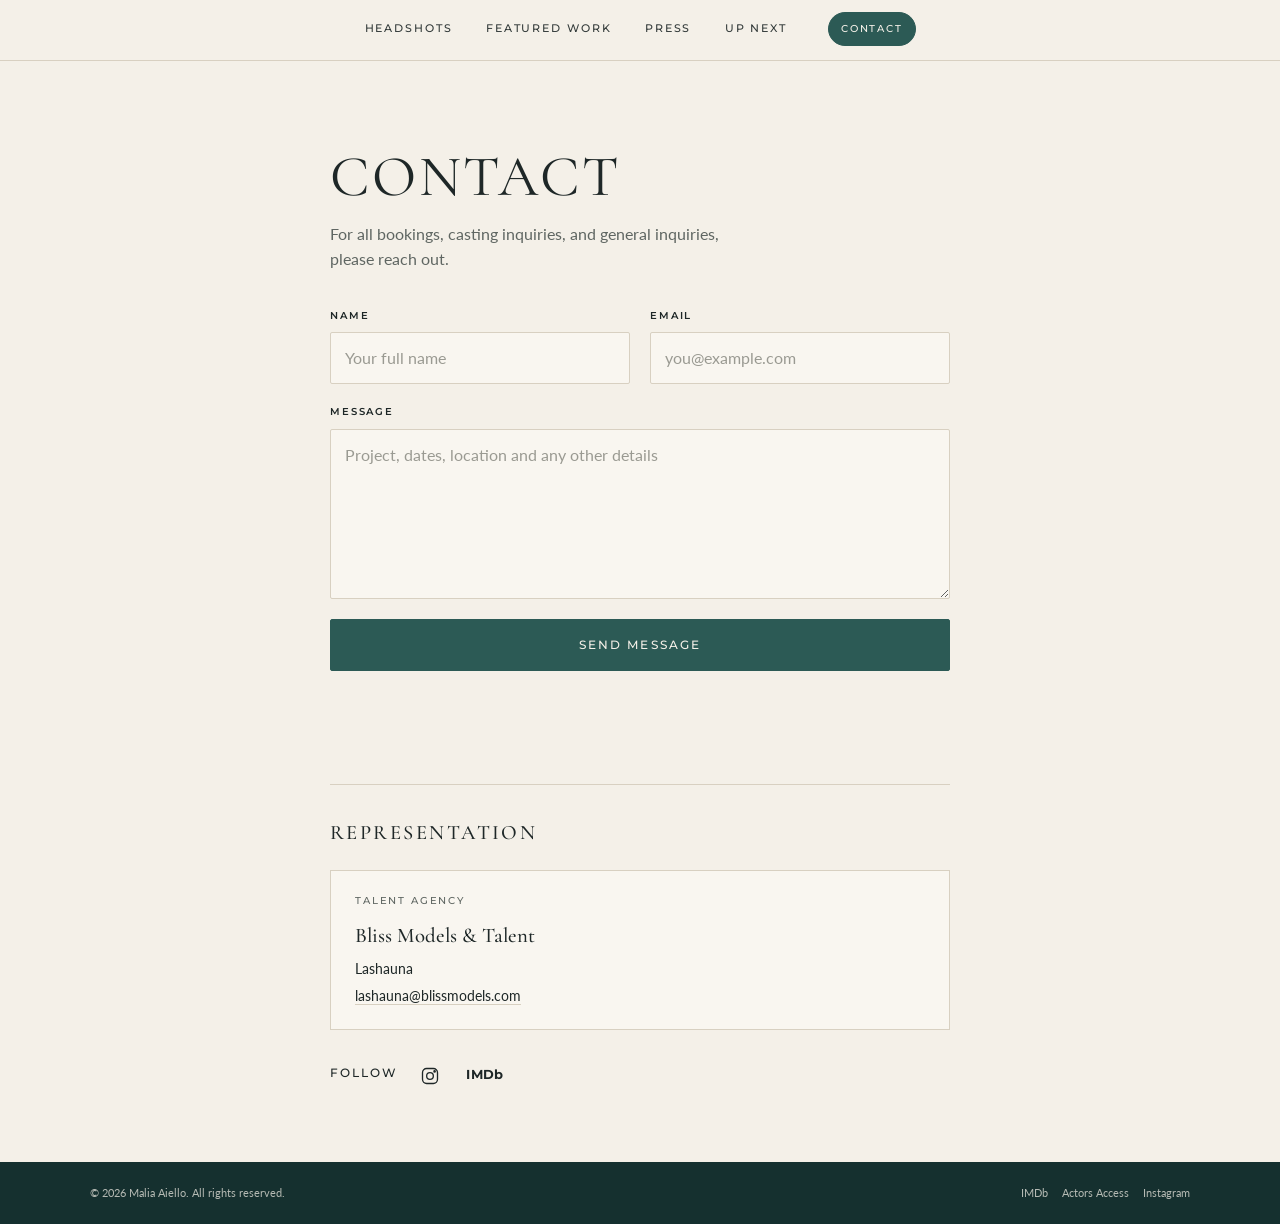
==== commit e629618f: "Malia Site V7" ====
--- a/contact.html
+++ b/contact.html
@@ -17,8 +17,6 @@
 <!-- ===================== HEADER (solid version for inner pages) ===================== -->
 <header class="site-header site-header--solid">
   <div class="container">
-    <a class="logo" href="index.html">Malia Aiello</a>
-
     <button class="menu-toggle" aria-label="Open menu" aria-expanded="false" aria-controls="site-nav"><span></span></button>
 
     <nav class="nav" id="site-nav" aria-label="Main">
@@ -106,10 +104,10 @@
     <div class="contact-social">
       <span class="eyebrow">Follow</span>
       <div class="social">
-        <a href="https://instagram.com/" aria-label="Instagram">
+        <a href="https://www.instagram.com/maliaaiello" target="_blank" rel="noopener" aria-label="Instagram">
           <svg viewBox="0 0 24 24" fill="none" stroke="currentColor" stroke-width="1.6"><rect x="3" y="3" width="18" height="18" rx="5"/><circle cx="12" cy="12" r="4"/><circle cx="17.5" cy="6.5" r=".8" fill="currentColor"/></svg>
         </a>
-        <a class="imdb" href="https://www.imdb.com/" aria-label="IMDb">IMDb</a>
+        <a class="imdb" href="https://www.imdb.com/name/nm13404895/" target="_blank" rel="noopener" aria-label="IMDb">IMDb</a>
       </div>
     </div>
   </section>
@@ -123,9 +121,9 @@
   <div class="container footer-bottom">
     <span>© <span id="year">2026</span> Malia Aiello. All rights reserved.</span>
     <nav aria-label="Profiles">
-      <a href="https://www.imdb.com/">IMDb</a>
-      <a href="#">Actors Access</a>
-      <a href="https://instagram.com/">Instagram</a>
+      <a href="https://www.imdb.com/name/nm13404895/" target="_blank" rel="noopener">IMDb</a>
+      <a href="https://resumes.actorsaccess.com/maliaaiello" target="_blank" rel="noopener">Actors Access</a>
+      <a href="https://www.instagram.com/maliaaiello" target="_blank" rel="noopener">Instagram</a>
     </nav>
   </div>
 </footer>
--- a/css/styles.css
+++ b/css/styles.css
@@ -7,11 +7,13 @@
    2. Base / reset
    3. Layout helpers (container, section)
    4. Components (buttons, header, cards, section titles, footer)
-   5. Homepage sections: hero, bio, headshots, Up Next
+   5. Homepage sections: hero, bio, headshots, Up Next (rotating slides)
    6. Responsive adjustments for 4–5
    7. Contact page
    8. Featured Work and Press
-   9. Footer gallery
+   9. Footer layout
+   10. Gaffer tape + sticky note
+   12. Split hero (slideshow, film look, paper)
    ========================================================================== */
 
 
@@ -26,7 +28,7 @@
   --line:         #d8d0c1;   /* hairlines and dividers */
   --ink:          #1e2727;   /* headings and body text */
   --ink-soft:     #5f6662;   /* captions, meta text */
-  --teal-900:     #15302f;   /* footer */
+  --teal-900:     #15302f;   /* Up Next band, footer */
   --teal-800:     #1c3d3b;   /* active tabs, hero fallback */
   --teal-600:     #2c5a55;   /* primary button fill */
   --on-dark:      #f4f0e8;   /* text on teal / photos */
@@ -170,26 +172,25 @@
 .link-arrow:hover::after { margin-left: .3em; }
 
 /* --- Site header ---
-   Sits on top of the hero photo (absolute), so text is light. */
+   A slim cream bar that stays at the top of the screen while you scroll
+   (sticky), with the menu centred. It gets a soft shadow once the page
+   has scrolled (the script adds .is-scrolled). */
+html { scroll-padding-top: 64px; }             /* menu links land below the bar, not under it */
 .site-header {
-  position: absolute;
-  inset: 0 0 auto 0;
+  position: sticky; top: 0;
   z-index: 20;
-  color: var(--on-dark);
-}
+  background: var(--paper);
+  color: var(--ink);
+  border-bottom: 1px solid transparent;
+  transition: box-shadow .25s var(--ease), border-color .25s var(--ease);
+}
+.site-header.is-scrolled { border-bottom-color: var(--line); box-shadow: 0 6px 18px -12px rgba(21, 48, 47, .35); }
 .site-header .container {
   display: flex;
   align-items: center;
-  justify-content: space-between;
+  justify-content: center;            /* menu centred across the page */
   gap: 1.5rem;
-  min-height: 76px;
-}
-.logo {
-  font-family: var(--font-display);
-  font-size: clamp(1.25rem, 2vw, 1.6rem);
-  letter-spacing: .08em;
-  text-transform: uppercase;
-  white-space: nowrap;
+  min-height: 60px;
 }
 .nav { display: flex; align-items: center; gap: clamp(18px, 2.6vw, 36px); }
 .nav a:not(.btn) {
@@ -204,9 +205,14 @@
 }
 .nav a:not(.btn):hover,
 .nav a[aria-current="page"] { opacity: 1; border-bottom-color: currentColor; }
-.nav .btn { margin-left: .5rem; background: rgba(21,48,47,.55); border-color: rgba(244,240,232,.45); color: var(--on-dark); }
+/* Contact: solid dark-teal pill on the cream bar */
+.nav .btn {
+  margin-left: .5rem;
+  background: var(--teal-900); border-color: var(--teal-900); color: var(--on-dark);
+  transition: background .2s var(--ease), border-color .2s var(--ease), transform .2s var(--ease);
+}
 .nav .btn:hover,
-.nav .btn[aria-current="page"] { background: var(--on-dark); color: var(--teal-900); border-color: var(--on-dark); }
+.nav .btn[aria-current="page"] { background: var(--teal-600); border-color: var(--teal-600); color: var(--on-dark); transform: translateY(-1px); }
 
 .menu-toggle {             /* hamburger, phones only */
   display: none;
@@ -270,27 +276,6 @@
 .play svg { width: 18px; height: 18px; margin-left: 3px; }
 a:hover .play { transform: scale(1.08); background: rgba(21,48,47,.5); }
 
-/* --- Press card --- */
-.press-card {
-  display: flex; flex-direction: column; gap: 10px;
-  min-height: 150px;
-  padding: 18px;
-  background: var(--card);
-  border: 1px solid var(--line);
-}
-.press-card__outlet {      /* placeholder text — swap for the outlet's real logo <img> */
-  font-family: var(--font-display);
-  font-weight: 600;
-  font-size: 1.05rem;
-  letter-spacing: .02em;
-}
-.press-card__outlet img { height: 22px; width: auto; }
-.press-card__quote { font-family: var(--font-display); font-size: 1rem; line-height: 1.35; }
-.press-card__source { margin-top: auto; font-size: .7rem; color: var(--ink-soft); }
-.press-card--media { padding: 0; overflow: hidden; }
-.press-card--media .card__media { --ratio: 16 / 7; }
-.press-card--media .press-card__body { padding: 12px 18px 16px; display: grid; gap: 2px; }
-
 /* --- Line title: "HEADSHOTS ——" ---
    Tracked serif caps followed by a short rule, as in the client graphic. */
 .line-title {
@@ -310,8 +295,8 @@
 .social .imdb { font-family: var(--font-caps); font-weight: 700; font-size: .8rem; letter-spacing: .02em; }
 
 /* --- Footer ---
-   One teal band: contact | 3×3 gallery | social links, then a thin bottom
-   row. The Contact page uses only the bottom row (.site-footer--slim), since its details are already on the page. */
+   One teal band: contact (with profile links) | 3×3 Behind the Scenes
+   gallery, then a thin bottom row. The Contact page uses only the bottom row (.site-footer--slim), since its details are already on the page. */
 .site-footer { color: var(--on-dark); background: var(--teal-900); }
 .footer-grid {
   display: grid;
@@ -323,11 +308,9 @@
 .footer-col h3 { margin-bottom: 10px; }
 .footer-col p, .footer-col a:not(.btn) { font-size: .8rem; color: var(--on-dark-soft); line-height: 1.7; }
 .footer-col a:not(.btn):hover { color: var(--on-dark); }
-.footer-follow { justify-self: end; }
-.footer-follow .social a { color: var(--on-dark); }
 .footer-bottom {
   display: flex; justify-content: space-between; gap: 12px; flex-wrap: wrap;
-  padding-block: 16px 22px;
+  padding-block: 12px 16px;
   border-top: 1px solid rgba(244,240,232,.15);
   font-size: .7rem; color: var(--on-dark-soft);
 }
@@ -348,7 +331,7 @@
   isolation: isolate;
   display: flex;
   align-items: flex-end;
-  min-height: min(92vh, 760px);
+  min-height: min(calc(92vh - 60px), 720px);
   color: var(--on-dark);
   background: var(--teal-800);       /* shows while the photo loads */
   overflow: hidden;
@@ -358,17 +341,44 @@
   width: 100%; height: 100%;
   object-fit: cover;
   object-position: var(--focus, 70% 25%);
+  /* Entrance: the photo starts slightly zoomed and dim, then settles into
+     its normal framing once (2.5s). Turned off for visitors who reduce motion. */
+  transform-origin: 62% 40%;            /* zooms out toward Malia, not the corner */
+  animation: hero-settle 2.6s cubic-bezier(.22, .61, .36, 1) both;
+}
+/* Entrance, part 2: the text arrives in order while the photo settles.
+   Eyebrow fades up, each line of the name slides up from behind a mask,
+   then the button and scroll arrow appear. Finished in about 1.8s.
+   Visitors who reduce motion see everything in place immediately. */
+.hero__line { display: inline-block; overflow: hidden; padding-bottom: .08em; margin-bottom: -.08em; vertical-align: top; }
+.hero__line > span { display: inline-block; animation: hero-line-up .95s cubic-bezier(.2, .7, .2, 1) backwards; animation-delay: .55s; }
+.hero__line + .hero__line > span { animation-delay: .72s; }
+.hero__content .eyebrow { animation: hero-fade-up .8s cubic-bezier(.2, .7, .2, 1) .3s backwards; }
+.hero__actions          { animation: hero-fade-up .8s cubic-bezier(.2, .7, .2, 1) 1.1s backwards; }
+.hero__scroll           { animation: hero-fade-in 1s ease 1.6s backwards; }
+@keyframes hero-line-up { from { transform: translateY(105%); } }
+@keyframes hero-fade-up { from { opacity: 0; transform: translateY(14px); } }
+@keyframes hero-fade-in { from { opacity: 0; } }   /* "from" only, so each ends at its normal style */
+@keyframes hero-settle {
+  from { transform: scale(1.06); filter: brightness(.82); }
+  to   { transform: none;        filter: none; }
+}
+/* Tablets: the frame is narrower, so slide the crop right to keep her face in view */
+@media (min-width: 761px) and (max-width: 1024px) {
+  .hero__bg { object-position: var(--focus-tablet, var(--focus, 70% 25%)); }
 }
 .hero::after {
   content: ""; position: absolute; inset: 0; z-index: -1;
   background:
-    linear-gradient(90deg, rgba(14,34,33,.82) 0%, rgba(14,34,33,.45) 38%, rgba(14,34,33,0) 62%),
-    linear-gradient(0deg, rgba(14,34,33,.55) 0%, rgba(14,34,33,0) 35%),
-    linear-gradient(180deg, rgba(14,34,33,.55) 0%, rgba(14,34,33,0) 18%);   /* keeps the nav legible */
+    /* lighter shade so the bright sky shows; still darkest behind the text */
+    linear-gradient(90deg, rgba(14,34,33,.62) 0%, rgba(14,34,33,.30) 34%, rgba(14,34,33,0) 55%),
+    linear-gradient(0deg, rgba(14,34,33,.35) 0%, rgba(14,34,33,0) 30%),
+    linear-gradient(180deg, rgba(14,34,33,.38) 0%, rgba(14,34,33,0) 16%);   /* keeps the nav legible */
 }
 .hero .container { position: relative; padding-block: 140px clamp(48px, 8vw, 96px); }
 .hero__name {
-  font-size: clamp(3rem, 7.5vw, 6rem);
+  font-size: clamp(3rem, 6.4vw, 5.6rem);
+  max-width: 6.5em;          /* stacks "Malia / Aiello" so it stays clear of the photo */
   margin: 14px 0 18px;
 }
 .hero__actions { display: flex; flex-wrap: wrap; gap: 14px; margin-top: 30px; }
@@ -453,7 +463,7 @@
 .hero.is-playing .hero__scroll { display: none; }
 /* While the reel is open: less padding and a slightly smaller name, so the
    player, name and button all fit on one laptop screen */
-.hero.is-playing .container { padding-block: 96px 40px; }
+.hero.is-playing .container { padding-block: 40px; }
 .hero.is-playing .hero__name { font-size: clamp(2.6rem, 5.2vw, 4.4rem); margin-block: 10px 14px; }
 .hero.is-playing .hero__actions { margin-top: 18px; }
 .hero__reel-btn .icon-close,
@@ -482,6 +492,11 @@
 .carousel__btn svg { width: 20px; height: 20px; }
 .carousel__btn:hover:not(:disabled) { background: var(--ink); border-color: var(--ink); color: var(--paper); }
 .carousel__btn:disabled { opacity: .3; cursor: default; }
+.carousel__btn[hidden] { display: none; }
+.carousel__btn--pause svg { width: 15px; height: 15px; }
+.carousel__btn--pause .icon-play,
+.carousel__btn--pause[aria-pressed="true"] .icon-pause { display: none; }
+.carousel__btn--pause[aria-pressed="true"] .icon-play { display: block; }
 
 .carousel__track {
   --gap: 12px;
@@ -496,7 +511,7 @@
 
 .headshot {
   flex: 0 0 calc((100% - 3 * var(--gap)) / 4);
-  aspect-ratio: 4 / 5;
+  aspect-ratio: 2 / 3;              /* matches the photos, so nothing is cropped */
   padding: 0; border: 0;
   overflow: hidden;
   background: var(--paper);
@@ -551,49 +566,133 @@
 .lightbox__btn--next { right: clamp(10px, 3vw, 32px); top: 50%; transform: translateY(-50%); }
 .lightbox__close { top: clamp(10px, 3vw, 28px); right: clamp(10px, 3vw, 32px); }
 
-/* Status tag ("Premieres 2026", "Filming", "Coming soon") on Up Next cards */
-.status {
-  display: inline-block;
-  padding: .5em 1em;
-  border-radius: 999px;
-  font-family: var(--font-caps); font-size: .56rem; font-weight: 600;
-  letter-spacing: .16em; text-transform: uppercase; white-space: nowrap;
-}
-
-/* --- Up Next: three project cards ---
-   All projects visible at once, centred whether there are 1, 2 or 3. */
-.upnext-cards { background: var(--paper); }
-.project-row {
-  display: flex; justify-content: center; gap: clamp(16px, 2.5vw, 32px);
-  margin-top: clamp(22px, 3vw, 32px);
-}
-.project-card { flex: 0 1 360px; }
-.project-card__link { display: block; }
-.project-card__media {
-  position: relative; aspect-ratio: 4 / 5; overflow: hidden;
-  border-radius: 4px; background: var(--paper-2);
-}
-.project-card__media img { width: 100%; height: 100%; object-fit: cover; transition: transform .6s var(--ease); }
-.project-card__link:hover .project-card__media img { transform: scale(1.04); }
-.project-card__media .status { position: absolute; top: 14px; left: 14px; background: rgba(244,240,232,.94); color: var(--ink); }
-.project-card__role {
-  margin-top: 18px;
-  font-family: var(--font-caps); font-size: .6rem; font-weight: 600;
-  letter-spacing: var(--track-caps); text-transform: uppercase; color: var(--teal-600);
-}
-.project-card__title {
-  margin-top: 6px;
+/* --- Up Next (rotating slides) ---
+   Each slide is a wide photo (landscape left, Malia right) with the text on
+   a soft shade at the left. All slides sit in the same grid cell, so the
+   band is as tall as the tallest slide and nothing jumps when they change. */
+.up-next {
+  position: relative;
+  overflow: hidden;
+  background: var(--teal-900);          /* shows while the photos load */
+  color: var(--on-dark);
+  border-bottom: 1px solid rgba(244,240,232,.14);   /* separates it from the teal footer */
+}
+.up-next__slides { display: grid; perspective: 2000px; }
+.up-next__slide {
+  grid-area: 1 / 1;
+  position: relative;
+  isolation: isolate;
+  overflow: hidden;
+  background: var(--teal-900);
+  backface-visibility: hidden;
+}
+.up-next__slide[hidden] { display: none; }
+/* Once the script is running, only the current slide (and the one leaving) shows */
+.up-next.is-ready .up-next__slide:not(.is-active):not(.is-leaving) { visibility: hidden; }
+.up-next.is-ready .up-next__slide.is-active { z-index: 2; }
+.up-next.is-ready .up-next__slide.is-leaving { z-index: 1; }
+
+.up-next__photo {
+  position: absolute; inset: 0; z-index: -2;
+  width: 100%; height: 100%;
+  object-fit: cover;
+  object-position: var(--focus, 72% 40%);
+}
+.up-next__slide::before {
+  content: ""; position: absolute; inset: 0; z-index: -1;
+  background: linear-gradient(90deg, rgba(12,26,25,.42) 0%, rgba(12,26,25,.26) 40%, rgba(12,26,25,.06) 60%, rgba(12,26,25,0) 70%);
+}
+.up-next__inner {
+  display: grid;
+  /* fixed second column so the text sits in the same place on every slide;
+     long project names wrap instead of running over the photo */
+  grid-template-columns: auto clamp(230px, 24vw, 330px);
+  justify-content: start;
+  align-items: center;
+  gap: clamp(28px, 4vw, 56px);
+  min-height: clamp(190px, 15vw, 250px);   /* about the mock-up's proportions, plus room for the controls */
+  padding-block: 28px 44px;
+  text-shadow: 0 1px 12px rgba(12,26,25,.45);
+}
+.up-next .line-title { letter-spacing: .26em; }
+.up-next .line-title::after { width: 92px; opacity: .8; }
+.up-next__item { padding-left: clamp(28px, 4vw, 56px); border-left: 1px solid rgba(244,240,232,.45); }
+.up-next__name {
   font-family: var(--font-display); font-weight: 500;
-  font-size: clamp(1.15rem, 1.6vw, 1.35rem); letter-spacing: .14em; text-transform: uppercase;
-}
-.project-card__meta { margin-top: 4px; font-size: .85rem; color: var(--ink-soft); }
-.project-card__cta {
-  display: inline-flex; align-items: center; gap: .8em; margin-top: 14px;
-  font-family: var(--font-caps); font-size: .6rem; font-weight: 600;
+  font-size: clamp(1.15rem, 1.7vw, 1.4rem); letter-spacing: .2em; text-transform: uppercase;
+  margin-bottom: 10px;
+}
+.up-next__item p {
+  font-family: var(--font-caps); font-size: .7rem; font-weight: 500;
   letter-spacing: var(--track-caps); text-transform: uppercase;
-}
-.project-card__cta svg { width: 30px; height: 12px; transition: transform .25s var(--ease); }
-.project-card__link:hover .project-card__cta svg { transform: translateX(5px); }
+  color: var(--on-dark); line-height: 2.1;
+}
+
+/* Controls: pause button + one short line per slide. The current line
+   fills up over the interval, so people can see when the next flip comes. */
+.up-next__controls {
+  position: absolute; left: 0; right: 0; bottom: 12px; z-index: 3;
+  display: flex; align-items: center; gap: 10px;
+}
+.up-next__controls[hidden] { display: none; }
+.up-next__pause {
+  display: grid; place-items: center; width: 32px; height: 32px;
+  margin-left: -8px;
+  border: 0; background: none; color: var(--on-dark); cursor: pointer; opacity: .85;
+}
+.up-next__pause:hover { opacity: 1; }
+.up-next__pause svg { width: 13px; height: 13px; }
+.up-next__pause .icon-play,
+.up-next.is-paused .up-next__pause .icon-pause { display: none; }
+.up-next.is-paused .up-next__pause .icon-play { display: block; }
+.up-next__dots { display: flex; gap: 6px; }
+.up-next__dot {
+  position: relative; width: 34px; height: 32px;       /* tall hit area, thin visible line */
+  padding: 0; border: 0; background: none; cursor: pointer;
+}
+.up-next__dot::before,
+.up-next__dot::after {
+  content: ""; position: absolute; left: 0; top: 50%; height: 2px; margin-top: -1px;
+}
+.up-next__dot::before { right: 0; background: rgba(244,240,232,.35); }
+.up-next__dot::after { width: 0; background: var(--on-dark); }
+.up-next__dot[aria-current="true"]::after {
+  animation: dot-fill var(--interval, 6000ms) linear forwards;
+}
+.up-next.is-paused .up-next__dot[aria-current="true"]::after,
+.up-next.is-held .up-next__dot[aria-current="true"]::after,
+.up-next.is-offscreen .up-next__dot[aria-current="true"]::after { animation-play-state: paused; }
+@keyframes dot-fill { from { width: 0; } to { width: 100%; } }
+
+/* Transitions. "Flip" turns the band like a cube rotating left: the old
+   slide swings away to the left as the new one comes round from the right
+   (reversed when going back). --depth is half the band's width, set by the script. */
+.up-next[data-transition="flip"] .up-next__slide { transform-origin: 50% 50% calc(var(--depth, 600px) * -1); }
+.up-next__slide.anim-out-next  { animation: flip-out-next  var(--speed, 1s) cubic-bezier(.6,0,.25,1) both; }
+.up-next__slide.anim-in-next   { animation: flip-in-next   var(--speed, 1s) cubic-bezier(.6,0,.25,1) both; }
+.up-next__slide.anim-out-prev  { animation: flip-out-prev  var(--speed, 1s) cubic-bezier(.6,0,.25,1) both; }
+.up-next__slide.anim-in-prev   { animation: flip-in-prev   var(--speed, 1s) cubic-bezier(.6,0,.25,1) both; }
+@keyframes flip-out-next { from { transform: rotateY(0); }      to { transform: rotateY(-90deg); } }
+@keyframes flip-in-next  { from { transform: rotateY(90deg); }  to { transform: rotateY(0); } }
+@keyframes flip-out-prev { from { transform: rotateY(0); }      to { transform: rotateY(90deg); } }
+@keyframes flip-in-prev  { from { transform: rotateY(-90deg); } to { transform: rotateY(0); } }
+
+.up-next[data-transition="slide"] .up-next__slide.anim-out-next { animation-name: slide-out-next; }
+.up-next[data-transition="slide"] .up-next__slide.anim-in-next  { animation-name: slide-in-next; }
+.up-next[data-transition="slide"] .up-next__slide.anim-out-prev { animation-name: slide-out-prev; }
+.up-next[data-transition="slide"] .up-next__slide.anim-in-prev  { animation-name: slide-in-prev; }
+@keyframes slide-out-next { to { transform: translateX(-100%); } }
+@keyframes slide-in-next  { from { transform: translateX(100%); } }
+@keyframes slide-out-prev { to { transform: translateX(100%); } }
+@keyframes slide-in-prev  { from { transform: translateX(-100%); } }
+
+/* Reduced motion: a quick fade instead of movement */
+@media (prefers-reduced-motion: reduce) {
+  .up-next__slide.anim-out-next, .up-next__slide.anim-out-prev { animation: fade-out .4s ease both !important; }
+  .up-next__slide.anim-in-next,  .up-next__slide.anim-in-prev  { animation: fade-in .4s ease both !important; }
+}
+@keyframes fade-out { to { opacity: 0; } }
+@keyframes fade-in  { from { opacity: 0; } }
 
 
 /* 6. RESPONSIVE */
@@ -606,19 +705,28 @@
 /* Phone (matches the mobile mockup) */
 @media (max-width: 760px) {
 
-  /* Header → hamburger + slide-down menu */
+  /* Header → hamburger (right) + slide-down menu */
+  .site-header .container { justify-content: flex-end; }
   .menu-toggle { display: block; }
+  /* No frozen bar on phones: just the menu icon over the top of the hero,
+     opening a full-screen cream menu */
+  html { scroll-padding-top: 0; }
+  .site-header { position: absolute; inset: 0 0 auto 0; background: transparent; color: var(--on-dark); box-shadow: none !important; border-bottom-color: transparent !important; }
+  .site-header--solid { position: relative; background: var(--paper); color: var(--ink); border-bottom-color: var(--line) !important; }
   .nav {
     position: fixed; inset: 0;
     flex-direction: column; justify-content: center; gap: 22px;
-    background: var(--teal-900);
+    background: var(--paper);
     transform: translateY(-100%);
     visibility: hidden;          /* hidden links can't be tabbed to while closed */
     transition: transform .35s var(--ease), visibility 0s .35s;
     z-index: -1;
   }
+  .nav { color: var(--ink); }
+  .menu-open .site-header { color: var(--ink); }               /* close icon turns dark over the cream menu */
   .nav a:not(.btn) { font-size: .85rem; }
-  .nav .btn { display: inline-flex; margin: 10px 0 0; min-height: 44px; padding: .7em 2em; font-size: .72rem; }
+  .nav .btn { display: inline-flex; margin: 10px 0 0; min-height: 44px; padding: .7em 2em; font-size: .72rem;
+              background: var(--teal-900); border-color: var(--teal-900); color: var(--on-dark); }
   .menu-open .nav { transform: none; visibility: visible; transition-delay: 0s; }
   .menu-open { overflow: hidden; }
 
@@ -627,13 +735,13 @@
   .hero__bg { object-position: var(--focus-mobile, 60% 0%); }
   .hero::after {
     background:
-      linear-gradient(0deg, rgba(14,34,33,.92) 0%, rgba(14,34,33,.55) 45%, rgba(14,34,33,0) 70%),
-      linear-gradient(180deg, rgba(14,34,33,.5) 0%, rgba(14,34,33,0) 15%);
+      linear-gradient(0deg, rgba(14,34,33,.88) 0%, rgba(14,34,33,.45) 38%, rgba(14,34,33,0) 58%),
+      linear-gradient(180deg, rgba(14,34,33,.38) 0%, rgba(14,34,33,0) 14%);
   }
   .hero .container { padding-bottom: 36px; }
   .hero__scroll { display: none; }           /* the full-width button sits where the arrow would */
   .hero__reel { width: 100%; min-width: 0; }
-  .hero.is-playing .container { padding-block: 96px 36px; }
+  .hero.is-playing .container { padding-block: 80px 36px; }
   .hero__reel-close { top: -12px; right: -6px; }
   .hero__actions { display: grid; grid-template-columns: 1fr 1fr; gap: 10px; }
   .hero__actions .btn { min-width: 0; }
@@ -654,17 +762,23 @@
   .carousel__btn { width: 40px; height: 40px; }
   .lightbox__btn { top: auto; bottom: 20px; transform: none; }
 
-  /* Up Next: cards swipe sideways, about 1¼ visible */
-  .project-row {
-    justify-content: flex-start; overflow-x: auto; scroll-snap-type: x mandatory; scrollbar-width: none;
-    margin-inline: calc(var(--gutter) * -1); padding-inline: var(--gutter); scroll-padding-inline: var(--gutter);
+  /* Up Next: the wide photo can't fit a phone, so each slide shows it on
+     top cropped around Malia (--focus-mobile), fading into teal, with the
+     text below and the controls along the bottom */
+  .up-next__photo {
+    position: relative; inset: auto; z-index: -2;
+    display: block; height: auto; aspect-ratio: 4 / 3;
+    object-position: var(--focus-mobile, 80% 30%);
   }
-  .project-row::-webkit-scrollbar { display: none; }
-  .project-card { flex: 0 0 78%; scroll-snap-align: start; }
+  .up-next__slide::before { background: linear-gradient(180deg, rgba(21,48,47,0) 0, rgba(21,48,47,0) 45vw, var(--teal-900) 75vw); }
+  .up-next__inner { grid-template-columns: 1fr; gap: 20px; min-height: 0; margin-top: -36px; padding-top: 0; padding-bottom: 72px; text-shadow: none; }
+  .up-next__item { padding: 0; border-left: 0; }
+  .up-next__controls { bottom: 18px; }
+  .up-next__pause, .up-next__dot { height: 44px; }      /* comfortable tap targets */
+  .up-next__pause { width: 44px; }
 
   /* Footer: single centered column, Let's Work Together first */
   .footer-grid { grid-template-columns: 1fr; gap: 28px; text-align: center; }
-  .footer-follow { justify-self: center; }
   .social { justify-content: center; }
   .footer-bottom { justify-content: center; text-align: center; }
 }
@@ -675,14 +789,7 @@
    The Contact page has no full-bleed photo behind the header, so the
    header switches to dark text on the cream background.
    ========================================================================== */
-.site-header--solid {
-  position: relative;
-  color: var(--ink);
-  border-bottom: 1px solid var(--line);
-}
-.site-header--solid .nav .btn { background: transparent; border-color: var(--ink); color: var(--ink); }
-.site-header--solid .nav .btn:hover,
-.site-header--solid .nav .btn[aria-current="page"] { background: var(--ink); color: var(--paper); border-color: var(--ink); }
+.site-header--solid { border-bottom-color: var(--line); }
 
 /* Page title block shared by inner pages */
 .page-head { padding-top: clamp(40px, 7vw, 88px); }
@@ -774,10 +881,6 @@
 /* Inner pages on phones */
 @media (max-width: 760px) {
   /* Open menu is teal, so its links and the close icon switch to light */
-  .site-header--solid .nav { color: var(--on-dark); }
-  .site-header--solid .nav .btn { border-color: var(--on-dark); color: var(--on-dark); }
-  .site-header--solid .nav .btn[aria-current="page"] { background: var(--on-dark); color: var(--teal-900); border-color: var(--on-dark); }
-  .menu-open .site-header--solid { color: var(--on-dark); border-bottom-color: transparent; }
 
   .field-row { grid-template-columns: 1fr; }
   .contact-social { justify-content: center; }
@@ -790,59 +893,73 @@
 .section-intro { margin-top: 10px; color: var(--ink-soft); }
 html:has(dialog[open]) { overflow: hidden; }   /* stop the page scrolling behind the pop-up viewers */
 
-/* --- Press --- */
+/* --- Press: a list ---
+   The featured piece sits first with its photo; every other row is
+   outlet | headline or quote + type/date | link. */
 .press-section { background: var(--paper-2); }
-.press-grid {
+.press-list {
+  margin-top: clamp(28px, 4vw, 44px);
+  border-top: 1px solid var(--line);
+}
+.press-item {
   display: grid;
-  grid-template-columns: repeat(3, minmax(0, 1fr));
-  gap: 20px;
-  margin-top: clamp(32px, 5vw, 48px);
-}
-
-.press-grid .press-card {
-  min-height: 250px;
-  padding: 26px 26px 22px;
-  gap: 14px;
-  transition: border-color .25s var(--ease), box-shadow .25s var(--ease), transform .25s var(--ease);
-}
-.press-grid .press-card:hover {
-  border-color: #c8bfae;
-  box-shadow: 0 10px 28px -18px rgba(30, 39, 39, .35);
-  transform: translateY(-2px);
-}
-.press-grid .press-card__quote { font-size: 1.3rem; line-height: 1.35; }
-
-/* Media card fills the same height as the text cards */
-.press-grid .press-card--media { padding: 0; }
-.press-grid .press-card--media .card__media { --ratio: 16 / 8; }
-.press-grid .press-card--media .press-card__body {
-  display: flex; flex-direction: column; gap: 10px; flex: 1;
-  padding: 18px 26px 22px;
-}
-.press-grid .press-card--media .press-card__quote { font-size: 1.15rem; }
-
-/* Type and date, e.g. "Article · March 2026" */
-.press-card__meta { font-size: .76rem; color: var(--ink-soft); }
-.press-card__cta { margin-top: auto; padding-top: 6px; }
-
-/* Wordmark placeholders: three styles so the cards don't all look identical
+  grid-template-columns: minmax(150px, 220px) minmax(0, 1fr) auto;
+  align-items: center;
+  gap: clamp(16px, 3vw, 40px);
+  padding: clamp(18px, 2.4vw, 26px) 4px;
+  border-bottom: 1px solid var(--line);
+  transition: background .25s var(--ease);
+}
+.press-item:hover { background: rgba(255,255,255,.45); }
+.press-item__outlet { font-family: var(--font-display); font-weight: 600; font-size: 1.05rem; letter-spacing: .02em; }
+.press-item__outlet img { height: 22px; width: auto; }
+.press-item__body { display: grid; gap: 6px; }
+.press-item__quote { font-family: var(--font-display); font-size: clamp(1.1rem, 1.6vw, 1.3rem); line-height: 1.35; }
+.press-item__meta { font-size: .76rem; color: var(--ink-soft); }
+.press-item__cta { justify-self: end; }
+.press-item:hover .press-item__cta::after { margin-left: .3em; }
+.press-item cite { font-style: italic; }
+
+/* Featured: photo on the left, details on the right */
+.press-item--featured {
+  grid-template-columns: minmax(0, 1.15fr) minmax(0, 1fr);
+  align-items: stretch;
+  gap: clamp(20px, 3.5vw, 48px);
+  padding-block: clamp(20px, 2.6vw, 30px);
+}
+.press-item__media { position: relative; overflow: hidden; aspect-ratio: 16 / 9; background: var(--paper); }
+.press-item__media img { width: 100%; height: 100%; object-fit: cover; transition: transform .6s var(--ease); }
+.press-item--featured:hover .press-item__media img { transform: scale(1.03); }
+.press-item--featured .press-item__body { align-content: center; gap: 12px; }
+.press-item--featured .press-item__quote { font-size: clamp(1.35rem, 2.2vw, 1.75rem); }
+.press-item--featured .press-item__cta { justify-self: start; margin-top: 6px; }
+
+/* Wordmark placeholders: three styles so the rows don't all look identical
    before the real logos go in. Delete once logos are added. */
-.press-card__outlet--serif { font-family: var(--font-display); font-weight: 700; font-size: 1.2rem; }
-.press-card__outlet--bold  { font-family: var(--font-caps); font-weight: 700; font-size: 1.1rem; letter-spacing: .02em; }
-.press-card__outlet--caps  { font-family: var(--font-caps); font-weight: 500; font-size: .95rem; letter-spacing: .14em; text-transform: uppercase; }
-.press-card__outlet--caps small { font-size: .45em; letter-spacing: .25em; vertical-align: super; margin-left: .3em; }
+.press-item__outlet--serif { font-family: var(--font-display); font-weight: 700; font-size: 1.2rem; }
+.press-item__outlet--bold  { font-family: var(--font-caps); font-weight: 700; font-size: 1.05rem; letter-spacing: .02em; }
+.press-item__outlet--caps  { font-family: var(--font-caps); font-weight: 500; font-size: .9rem; letter-spacing: .14em; text-transform: uppercase; }
 
 @media (max-width: 1024px) {
-  .press-grid { grid-template-columns: repeat(2, minmax(0, 1fr)); }
+  .press-item { grid-template-columns: minmax(130px, 170px) minmax(0, 1fr); }
+  .press-item__cta { grid-column: 2; justify-self: start; }
 }
 @media (max-width: 760px) {
-  .press-grid { grid-template-columns: 1fr; gap: 14px; }
-  .press-grid .press-card { min-height: 0; padding: 22px; }
-  .press-grid .press-card--media { padding: 0; }
-  .press-grid .press-card__quote { font-size: 1.2rem; }
-}
-
-
+  .press-item, .press-item--featured { grid-template-columns: 1fr; gap: 8px; padding: 20px 0; }
+  .press-item__cta { grid-column: auto; margin-top: 4px; }
+  .press-item--featured .press-item__media { margin-bottom: 8px; }
+}
+
+/* "Load more" on phones (Press and Featured Work): items past the first few
+   are tucked away until asked for. Tablets and laptops show everything. */
+.load-more { display: none; }
+@media (max-width: 760px) {
+  .is-tucked { display: none !important; }
+  .load-more { display: flex; justify-content: center; margin-top: 24px; }
+  .load-more__btn { min-width: 200px; }
+  .load-more__btn[hidden] { display: none; }
+  .is-revealed { animation: hero-fade-up .5s cubic-bezier(.2, .7, .2, 1) backwards; }
+}
 
 
 /* --- Featured Work --- */
@@ -859,15 +976,18 @@
 }
 .tag--streaming { background: var(--teal-800); border-color: var(--teal-800); color: var(--on-dark); }
 
-/* --- Featured Work carousel ---
-   Same strip as Headshots: about 3⅓ cards on desktop, 2⅓ on tablets and
-   1¼ on phones, so the cut-off card shows there's more to scroll to. */
-.work-track { --gap: clamp(14px, 2vw, 24px); align-items: start; }
-.video-card {
-  display: block;
-  flex: 0 0 calc((100% - 3 * var(--gap)) / 3.3);
-  scroll-snap-align: start;
-}
+/* --- Featured Work grid ---
+   3 across on laptops (3×3 with nine videos), 2 on tablets, 1 on phones
+   (with "Load more"). Heading row: title left, "View Featured Reel" right. */
+.work-reel-btn { gap: .7em; flex: none; }
+.work-reel-btn svg { width: .9em; height: .9em; }
+.work-grid {
+  display: grid;
+  grid-template-columns: repeat(3, minmax(0, 1fr));
+  gap: clamp(28px, 3vw, 40px) clamp(16px, 2vw, 26px);
+  align-items: start;
+}
+.video-card { display: block; }
 .video-card[hidden] { display: none; }
 .video-card .play { width: 46px; height: 46px; opacity: 0; transition: opacity .25s var(--ease), transform .3s var(--ease); }
 .video-card .play svg { width: 16px; height: 16px; }
@@ -876,75 +996,310 @@
 .video-card:hover .card__media img { transform: scale(1.04); }
 .video-card__title { font-family: var(--font-display); font-weight: 600; font-size: 1.15rem; line-height: 1.3; margin-top: 12px; }
 
-
 @media (max-width: 1024px) {
-  .video-card { flex-basis: calc((100% - 2 * var(--gap)) / 2.3); }
+  .work-grid { grid-template-columns: repeat(2, minmax(0, 1fr)); }
 }
 @media (max-width: 760px) {
-  /* Cards run edge to edge and swipe; about 1¼ visible */
-  .work-track { margin-inline: calc(var(--gutter) * -1); padding-inline: var(--gutter); scroll-padding-inline: var(--gutter); }
-  .video-card { flex-basis: 80%; }
+  .work-grid { grid-template-columns: 1fr; gap: 28px; }
+  .work-section .carousel-head { flex-wrap: wrap; }
+  .work-reel-btn { min-height: 40px; padding: .55em 1.3em; font-size: .62rem; }
   .video-card__title { font-size: 1.05rem; }
-  .video-card .play { opacity: 1; width: 36px; height: 36px; }   /* no hover on touch, so always visible */
-  .video-card .play svg { width: 13px; height: 13px; }
-}
+  .video-card .play { opacity: 1; width: 40px; height: 40px; }   /* no hover on touch, so always visible */
+  .video-card .play svg { width: 14px; height: 14px; }
+}
+
+
 
 
 /* ==========================================================================
-   9. FOOTER GALLERY (3×3 grid with a pop-out full view)
+   9. FOOTER LAYOUT
    ========================================================================== */
-/* Nine equal squares; the full photo pops out when clicked */
-.photo-grid {
-  display: grid; grid-template-columns: repeat(3, minmax(0, 1fr)); gap: 10px;
-}
-.grid-photo {
-  position: relative; aspect-ratio: 1 / 1; padding: 0; border: 0;
-  overflow: hidden; border-radius: 3px; background: var(--paper-2);
-  cursor: zoom-in;
-}
-.grid-photo img { width: 100%; height: 100%; object-fit: cover; transition: transform .6s var(--ease), filter .4s var(--ease); }
-.grid-photo::after {                                       /* small expand icon on hover */
-  content: ""; position: absolute; right: 10px; bottom: 10px; width: 30px; height: 30px; border-radius: 50%;
-  background: rgba(12,26,25,.55) url("data:image/svg+xml,%3Csvg xmlns='http://www.w3.org/2000/svg' viewBox='0 0 24 24' fill='none' stroke='%23f4f0e8' stroke-width='1.6'%3E%3Cpath d='M14 4h6v6M10 20H4v-6M20 4l-7 7M4 20l7-7'/%3E%3C/svg%3E") center / 14px no-repeat;
-  opacity: 0; transform: scale(.85); transition: opacity .25s var(--ease), transform .25s var(--ease);
-}
-.grid-photo:hover img, .grid-photo:focus-visible img { transform: scale(1.05); }
-.grid-photo:hover::after, .grid-photo:focus-visible::after { opacity: 1; transform: none; }
-.photo-grid:has(.grid-photo:hover) .grid-photo:not(:hover) img { filter: saturate(.7) brightness(.92); }   /* gently dims the others */
-
-.photo-pop .lightbox__stage img { border-radius: 3px; box-shadow: 0 30px 80px -20px rgba(0,0,0,.6); }
-.photo-pop__count {
-  position: absolute; top: clamp(18px, 3.4vw, 40px); left: clamp(14px, 3vw, 34px);
-  font-family: var(--font-caps); font-size: .62rem; font-weight: 600; letter-spacing: .16em; color: var(--on-dark-soft);
-}
+/* Footer: contact details and profile links, centred */
+/* Footer: Representation | Let's Work Together + Contact | Follow (compact) */
+.footer-grid--three {
+  grid-template-columns: 1fr auto 1fr; align-items: start;
+  gap: clamp(24px, 4vw, 56px);
+  padding-block: clamp(28px, 3.5vw, 40px) 22px;
+}
+.footer-grid--three .eyebrow { margin-bottom: 8px; }
+.footer-grid--three .footer-col p, .footer-grid--three .footer-col a:not(.btn) { line-height: 1.6; }
+.footer-contact { text-align: center; }
+.footer-contact .section-title { color: var(--on-dark); font-size: 1.05rem; margin-bottom: 6px; }
+.footer-contact__note { margin: 0; }
+.footer-contact .btn { margin-top: 12px; }
+.footer-follow { justify-self: end; text-align: right; }
+.footer-follow .social { justify-content: flex-end; gap: 20px; margin-top: 0; }
+.footer-follow .social a { color: var(--on-dark); }
+.footer-follow .wordmark { font-family: var(--font-caps); font-weight: 600; font-size: .62rem; letter-spacing: .14em; text-transform: uppercase; }
 @media (max-width: 760px) {
-  .photo-grid { gap: 4px; }
-  .grid-photo { border-radius: 2px; }
-  .grid-photo::after { display: none; }
-}
-
-/* Footer layout: contact | gallery | follow */
-.footer-grid--gallery {
-  grid-template-columns: minmax(0, 1fr) minmax(0, 420px) minmax(0, 1fr);
-  gap: clamp(28px, 4vw, 56px);
-}
-.footer-contact .section-title { margin-bottom: 22px; color: var(--on-dark); font-size: 1.05rem; }
-.footer-contact__note { margin-top: 18px; }
-.footer-contact .btn { margin-top: 10px; }
-.footer-gallery__title { margin-bottom: 12px; text-align: center; }
-.footer-gallery .photo-grid { gap: 6px; }
-.footer-gallery .grid-photo { background: var(--teal-800); }
-.footer-gallery .grid-photo::after { width: 24px; height: 24px; right: 6px; bottom: 6px; background-size: 11px; }
-.footer-gallery .photo-grid:has(.grid-photo:hover) .grid-photo:not(:hover) img { filter: brightness(.7); }
-
-@media (max-width: 1024px) {
-  .footer-grid--gallery { grid-template-columns: minmax(0, 1fr) minmax(0, 340px) minmax(0, .7fr); }
-}
+  .footer-grid--three { grid-template-columns: 1fr; gap: 22px; text-align: center; padding-block: 32px 18px; }
+  .footer-contact { order: -1; }
+  .footer-follow { justify-self: center; text-align: center; }
+  .footer-follow .social { justify-content: center; }
+}
+
+/* ==========================================================================
+   10. GAFFER TAPE + STICKY NOTE (used by the hero slideshow)
+   ========================================================================== */
+/* Gaffer-tape label (the hero slideshow sets the text and tilt) */
+.tape {
+  --tilt: -4deg;
+  position: absolute; z-index: 2;
+  padding: 6px 14px 5px;
+  font-family: "Permanent Marker", "Comic Sans MS", cursive;
+  font-size: clamp(.7rem, 1.1vw, .86rem); line-height: 1.15; letter-spacing: .05em;
+  color: #1f1e1b; white-space: nowrap;
+  background:
+    repeating-linear-gradient(90deg, rgba(0,0,0,.03) 0 2px, transparent 2px 5px),
+    rgba(240, 235, 222, .95);
+  box-shadow: 0 1px 3px rgba(0,0,0,.35);
+  clip-path: polygon(0 10%, 3% 0, 97% 5%, 100% 14%, 98% 34%, 100% 52%, 97% 72%, 100% 92%, 96% 100%, 4% 96%, 0 88%, 3% 68%, 0 50%, 2% 30%);
+  transform: rotate(var(--tilt));
+  pointer-events: none;
+}
+@keyframes tape-on {
+  from { opacity: 0; transform: translateY(-8px) rotate(calc(var(--tilt) - 9deg)) scale(1.3); box-shadow: 0 8px 14px rgba(0,0,0,.35); }
+}
+
+/* Sticky note (the hero slideshow sets the text and colour) */
+.bts-note {
+  --note: #f6e27f;
+  position: absolute; left: -64px; bottom: -26px; z-index: 6;
+  width: 190px;
+  padding: 18px 16px 20px;
+  background: linear-gradient(170deg, rgba(255,255,255,.25), rgba(255,255,255,0) 40%), var(--note);
+  color: #2b2925;
+  font-family: "Caveat", "Comic Sans MS", cursive; font-weight: 600;
+  font-size: 1.3rem; line-height: 1.15;
+  transform: rotate(-3deg);
+  box-shadow: 0 16px 22px -12px rgba(0,0,0,.6), inset 0 -14px 20px -16px rgba(0,0,0,.25);
+  pointer-events: none;
+}
+.bts-note::before {                       /* a scrap of clear tape holding it on */
+  content: ""; position: absolute; top: -10px; left: 50%; width: 64px; height: 20px;
+  transform: translateX(-50%) rotate(3deg);
+  background: rgba(240, 235, 222, .55); box-shadow: 0 1px 2px rgba(0,0,0,.15);
+}
+.bts-note[hidden] { display: none; }
+.bts-note[data-color="pink"] { --note: #f6c9d0; }
+.bts-note[data-color="blue"] { --note: #bfe1dc; }
+.bts-note.is-in { animation: note-slap .5s cubic-bezier(.2, .9, .3, 1.25) .55s backwards; }
+@keyframes note-slap {
+  from { opacity: 0; transform: translate(-24px, -30px) rotate(-14deg) scale(1.25); }
+}
+
+
+
+/* ==========================================================================
+   12. SPLIT HERO: teal gradient | BTS slideshow print, Malia on the seam
+   ========================================================================== */
+.hero--split { --split: 47%; background: var(--teal-600); }
+.hero--split::after { display: none; }                         /* no dark photo overlay needed */
+.hero__panel { position: absolute; inset: 0 auto 0 0; width: var(--split); background: var(--teal-600); z-index: -1; }
+.hero__film {
+  position: absolute; top: 0; bottom: 0; right: 0; left: var(--split); z-index: -2;
+  overflow: hidden; background: #1b1a17;
+}
+.hero__film > * { position: absolute; inset: 0; width: 100%; height: 100%; }
+.film-slides { overflow: hidden; }
+.film-slide { position: absolute; inset: 0; margin: 0; opacity: 0; transition: opacity 1.2s ease; }
+.film-slide.is-active { opacity: 1; }
+.film-slide img {
+  width: 100%; height: 100%; object-fit: cover;
+  filter: sepia(.38) saturate(.78) contrast(1.06) brightness(.94) blur(.3px);
+  transform: scale(1.04);
+}
+.film-slide.is-active img, .film-slide.is-leaving img { animation: film-push 6s linear forwards; }
+.film-slide.is-leaving { opacity: 0; }
+@keyframes film-push { from { transform: scale(1.04); } to { transform: scale(1.13); } }
+.film-slides { animation: film-weave 6s steps(60) infinite; }
+.hero__video {
+  object-fit: cover;
+  /* old-film colour: faded, warm, a little soft */
+  filter: sepia(.38) saturate(.78) contrast(1.06) brightness(.94) blur(.3px);
+  animation: film-weave 6s steps(60) infinite;                   /* tiny gate weave */
+}
+@keyframes film-weave {
+  0%,100% { transform: scale(1.03) translate(0, 0); }
+  20% { transform: scale(1.03) translate(-.15%, .2%); }
+  40% { transform: scale(1.03) translate(.1%, -.1%); }
+  60% { transform: scale(1.03) translate(-.05%, .15%); }
+  80% { transform: scale(1.03) translate(.15%, 0); }
+}
+.film__grain { mix-blend-mode: overlay; opacity: .42; }
+.film__flicker { background: #fff6e2; mix-blend-mode: soft-light; opacity: 0; animation: film-flicker 3.2s steps(1) infinite; }
+@keyframes film-flicker {
+  0% { opacity: .05 } 7% { opacity: .16 } 9% { opacity: .03 } 22% { opacity: .10 } 31% { opacity: .02 }
+  47% { opacity: .14 } 52% { opacity: .06 } 68% { opacity: .12 } 73% { opacity: .01 } 88% { opacity: .09 }
+}
+.film__scratch {                                                  /* a faint vertical scratch that drifts now and then */
+  left: 0; width: 1px !important; background: rgba(255, 250, 235, .35); opacity: 0;
+  animation: film-scratch 7s linear infinite;
+}
+@keyframes film-scratch {
+  0%, 62% { opacity: 0; left: 72%; } 63% { opacity: .8; left: 72%; } 70% { opacity: .5; left: 70%; } 71%, 100% { opacity: 0; left: 70%; }
+}
+.film__vignette {
+  background:
+    radial-gradient(120% 95% at 55% 50%, rgba(0,0,0,0) 55%, rgba(14, 26, 24, .55) 100%),
+    linear-gradient(90deg, rgba(28, 61, 59, .35), rgba(28, 61, 59, 0) 30%);   /* blends into the teal seam */
+  mix-blend-mode: multiply;
+}
+.hero__cutout {
+  position: absolute; z-index: 1; bottom: 0;
+  left: var(--split); transform: translateX(-42%);              /* straddles the seam */
+  height: min(94%, 1000px); width: auto;
+  filter: drop-shadow(0 18px 30px rgba(12, 26, 25, .35));
+  pointer-events: none;
+  animation: cutout-in 1.1s cubic-bezier(.2, .7, .2, 1) .2s backwards;
+}
+@keyframes cutout-in { from { opacity: 0; transform: translateX(-36%); } }
+.hero--split .hero__content {
+  position: relative; z-index: 2;
+  width: var(--split); max-width: none; margin: 0; padding-inline: clamp(24px, 5vw, 80px) clamp(70px, 9vw, 150px);
+  text-align: center; display: flex; flex-direction: column; align-items: center;
+}
+.hero--split .eyebrow { font-family: "Oswald", var(--font-caps); font-weight: 400; letter-spacing: .14em; font-size: .9rem; }
+.hero--split .hero__name { max-width: none; line-height: .95; text-transform: none; }
+.hero__line--brush > span {
+  font-family: "Permanent Marker", var(--font-display); color: #cfe3dc;
+  font-size: clamp(4rem, 8.6vw, 8.4rem); transform: rotate(-5deg); letter-spacing: .02em;
+}
+.hero__line--brush { overflow: visible; }
+.hero__line--caps > span {                      /* "Aiello": same brush font as "Malia", a bit smaller, cream */
+  font-family: "Permanent Marker", var(--font-display); text-transform: none; color: var(--on-dark);
+  font-size: clamp(2.8rem, 5.6vw, 5.4rem); letter-spacing: .02em; margin-top: -.12em;
+  transform: rotate(-3deg) translateX(.4em);
+}
+.hero__line--caps { overflow: visible; }
+.hero--split .hero__name { display: flex; flex-direction: column; align-items: center; }
+.hero--split .hero__actions { justify-content: center; }
+.hero--split .hero__scroll { left: calc(var(--split) / 2); }
+.hero--split.is-playing .hero__cutout { opacity: .15; transition: opacity .4s; }
+
+@media (max-width: 1024px) { .hero--split { --split: 50%; } }
+
+/* Phones: video fills the top, teal band along the bottom holds the name,
+   Malia stands at the right over both */
 @media (max-width: 760px) {
-  /* Phones: contact first, then the gallery full width, then social */
-  .footer-grid--gallery { grid-template-columns: 1fr; }
-  .footer-contact { order: 0; }
-  .footer-gallery { order: 1; }
-  .footer-follow { order: 2; }
-  .footer-gallery .photo-grid { gap: 4px; }
-}
+  .hero--split { --split: 100%; }
+  .hero__film { left: 0; width: 100%; height: 58%; bottom: auto; }
+  .hero__panel { inset: auto 0 0 0; width: 100%; height: 44%; }
+  .hero__cutout { left: auto; right: -4%; transform: none; height: 74%; animation-name: cutout-in-m; }
+  @keyframes cutout-in-m { from { opacity: 0; transform: translateX(6%); } }
+  .hero--split .hero__content { width: 100%; padding-inline: 20px 44%; text-align: left; align-items: flex-start; }
+  .hero--split .hero__name { align-items: flex-start; }
+  .hero__line--brush > span { font-size: 3.6rem; }
+  .hero__line--caps > span { font-size: 2.6rem; letter-spacing: .02em; transform: rotate(-3deg) translateX(.25em); }
+  .hero--split .eyebrow { font-size: .7rem; }
+  .hero--split .hero__actions { justify-content: flex-start; width: 100%; }
+  .hero--split .hero__actions { grid-template-columns: 1fr; }
+}
+@media (prefers-reduced-motion: reduce) {
+  .hero__video { display: none; }
+  .hero__film { background: #1b1a17 url("../video/bts-broll-poster.jpg") center / cover no-repeat; filter: sepia(.38) saturate(.78); }
+  .film__flicker, .film__scratch { display: none; }
+}
+.hero--split { align-items: center; }
+@media (max-width: 760px) { .hero--split { align-items: flex-end; } }
+
+
+/* Slideshow labels: gaffer tape top-left, sticky note bottom-right of the photo area */
+.hero__film > .film__tape, .hero__film > .film__note { inset: auto; width: auto; height: auto; }
+.hero__film > .film__tape { top: 96px; right: 36px; left: auto; bottom: auto; --tilt: -3deg; z-index: 3; font-size: .95rem; opacity: 0; }
+.film__tape.is-in { opacity: 1; animation: tape-on .45s cubic-bezier(.2, .9, .3, 1.25) .5s backwards; }
+.hero__film > .film__note { right: 40px; bottom: 44px; left: auto; top: auto; width: 230px; z-index: 3; font-size: 1.45rem; transform: rotate(3deg); pointer-events: none; }
+.film__note.is-out { animation: note-off .45s ease forwards; }
+@keyframes note-off { to { opacity: 0; transform: translate(14px, 10px) rotate(8deg); } }
+@media (max-width: 760px) {
+  .hero__film > .film__tape { top: 72px; right: auto; left: 14px; font-size: .72rem; }
+  .hero__film > .film__note { left: 14px; right: auto; bottom: 14px; width: 46vw; font-size: 1.08rem; padding: 12px 12px 14px; transform: rotate(-3deg); }
+}
+
+
+/* Crinkled paper over the slideshow (under the tape and notes). The texture is
+   mid-grey, so a soft-light blend only adds its creases and highlights. */
+.film__paper {
+  background: url("../images/paper-crinkle.jpg") center / cover;
+  mix-blend-mode: soft-light; opacity: .95;
+  z-index: 2;
+}
+.film__paper::after {                          /* faint paper warmth in the highlights */
+  content: ""; position: absolute; inset: 0; background: #f4ead6; mix-blend-mode: multiply; opacity: .12;
+}
+
+/* Option: "print" — the slideshow becomes a slightly tilted photo print with a
+   cream border, taped onto the teal. Add class "is-print" to .hero__film. */
+.hero__film.is-print { background: var(--teal-800); }
+.hero__film.is-print > .film-slides,
+.hero__film.is-print > .film__grain,
+.hero__film.is-print > .film__flicker,
+.hero__film.is-print > .film__vignette,
+.hero__film.is-print > .film__paper {
+  inset: 40px 46px 48px 70px; width: auto; height: auto;
+  transform: rotate(1.4deg);
+}
+.hero__film.is-print > .film-slides {
+  outline: 14px solid #f1ebdd; box-shadow: 0 30px 50px -18px rgba(0,0,0,.6), 0 0 0 14px #f1ebdd;
+}
+.hero__film.is-print > .film__paper { outline: 14px solid transparent; box-shadow: 0 0 0 14px rgba(128,128,128,1); }
+.hero__film.is-print > .film__vignette { background: none; }
+.hero__film.is-print > .film__tape { top: 22px; right: auto; left: 46%; }
+.hero__film.is-print > .film__note { right: 20px; bottom: 30px; }
+@media (max-width: 760px) {
+  .hero__film.is-print > .film-slides, .hero__film.is-print > .film__grain, .hero__film.is-print > .film__flicker,
+  .hero__film.is-print > .film__vignette, .hero__film.is-print > .film__paper { inset: 62px 18px 22px 18px; }
+  .hero__film.is-print > .film-slides { outline-width: 8px; box-shadow: 0 20px 30px -14px rgba(0,0,0,.6), 0 0 0 8px #f1ebdd; }
+  .hero__film.is-print > .film__paper { box-shadow: 0 0 0 8px rgba(128,128,128,1); }
+  .hero__film.is-print > .film__tape { top: 48px; left: 30px; }
+}
+
+
+/* Dark teal gradient instead of a flat block. A soft lighter glow sits behind
+   Malia (at the seam) and falls off to deep teal at the outer edges, with a
+   touch of grain so the fade doesn't band. The print's surround matches. */
+.hero--split { background: #10282a; }
+.hero__panel {
+  width: 100%;                                   /* one continuous backdrop behind both halves */
+  background:
+    radial-gradient(60% 75% at 47% 46%, rgba(54, 104, 98, .95) 0%, rgba(38, 80, 76, .7) 32%, rgba(21, 48, 47, 0) 72%),
+    radial-gradient(55% 60% at 18% 60%, rgba(34, 72, 69, .55) 0%, rgba(21, 48, 47, 0) 70%),
+    linear-gradient(180deg, #17393a 0%, #12302f 55%, #0c2223 100%);
+}
+.hero__panel::after {
+  content: ""; position: absolute; inset: 0; opacity: .22; mix-blend-mode: overlay;
+  background-image: url("data:image/svg+xml,%3Csvg xmlns='http://www.w3.org/2000/svg' width='220' height='220'%3E%3Cfilter id='n'%3E%3CfeTurbulence type='fractalNoise' baseFrequency='.85' numOctaves='2' stitchTiles='stitch'/%3E%3CfeColorMatrix values='0 0 0 0 .5 0 0 0 0 .5 0 0 0 0 .5 0 0 0 1.4 -.2'/%3E%3C/filter%3E%3Crect width='100%25' height='100%25' filter='url(%23n)'/%3E%3C/svg%3E");
+}
+.hero__film.is-print { background: transparent; }           /* the print sits on the same gradient */
+.hero__film.is-print > .film-slides { box-shadow: 0 34px 60px -16px rgba(0,0,0,.75), 0 0 0 14px #f1ebdd; }
+@media (max-width: 760px) {
+  .hero__panel {
+    height: 100%;
+    background:
+      radial-gradient(90% 45% at 70% 62%, rgba(54, 104, 98, .9) 0%, rgba(21, 48, 47, 0) 75%),
+      linear-gradient(180deg, #17393a 0%, #12302f 50%, #0c2223 100%);
+  }
+  .hero__film.is-print > .film-slides { box-shadow: 0 20px 34px -12px rgba(0,0,0,.7), 0 0 0 8px #f1ebdd; }
+}
+.hero--split .hero__film { z-index: 0; }          /* print sits above the full-width gradient */
+
+
+/* Phones: the menu icon stays pinned top-right as a small round button
+   (no bar). It's see-through over the hero, then turns into a solid
+   dark-teal circle with a shadow once the hero scrolls away. */
+@media (max-width: 760px) {
+  .menu-toggle {
+    position: fixed; top: calc(12px + env(safe-area-inset-top, 0px)); right: 14px; z-index: 30;
+    width: 46px; height: 46px; margin: 0; border-radius: 50%;
+    background: rgba(21, 48, 47, .0); color: var(--on-dark);
+    transition: background .3s var(--ease), box-shadow .3s var(--ease), color .2s;
+  }
+  .site-header.is-past-hero .menu-toggle {
+    background: var(--teal-900);
+    box-shadow: 0 8px 20px -8px rgba(12, 26, 25, .55), 0 0 0 1px rgba(244, 240, 232, .25);
+  }
+  .menu-open .menu-toggle { background: transparent !important; box-shadow: none !important; color: var(--ink); }
+  .site-header--solid .menu-toggle { color: var(--ink); }
+  .site-header--solid.is-past-hero .menu-toggle { color: var(--on-dark); }
+  .menu-toggle span, .menu-toggle span::before, .menu-toggle span::after { width: 20px; }
+}
